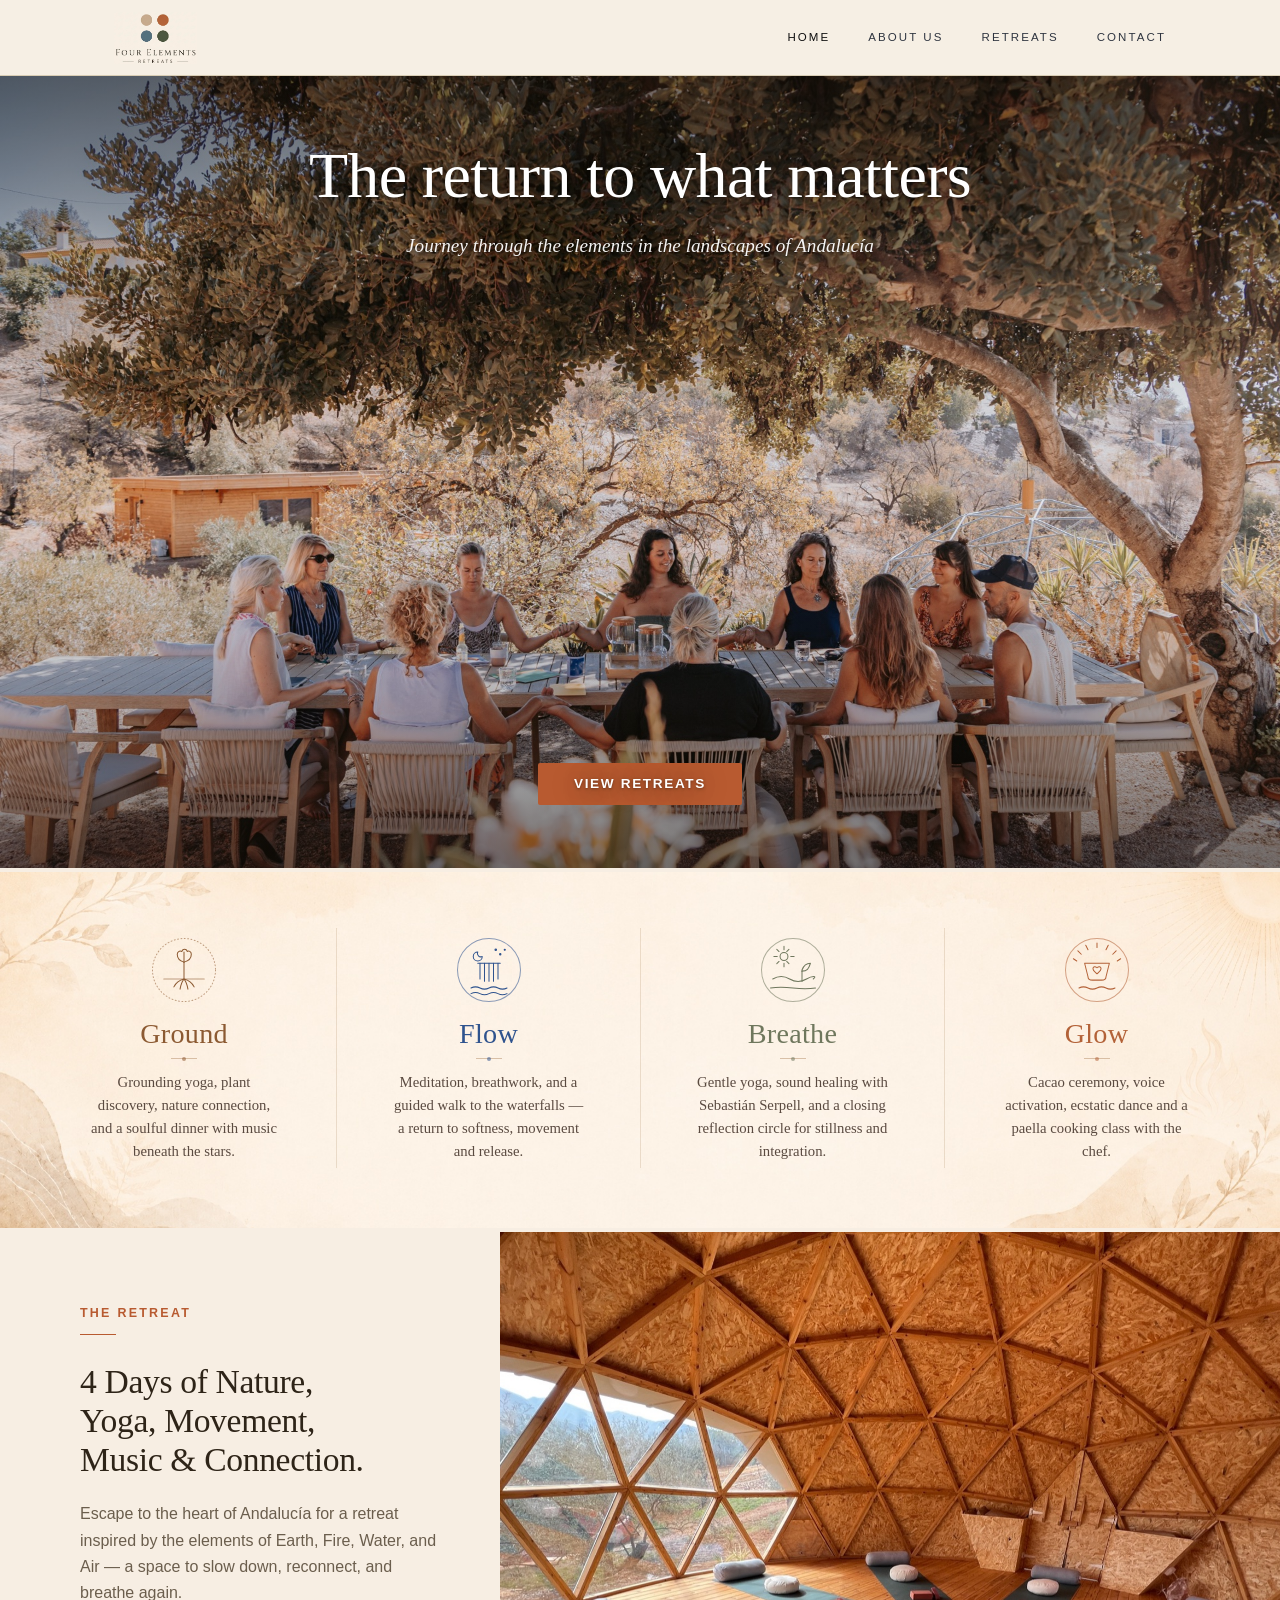
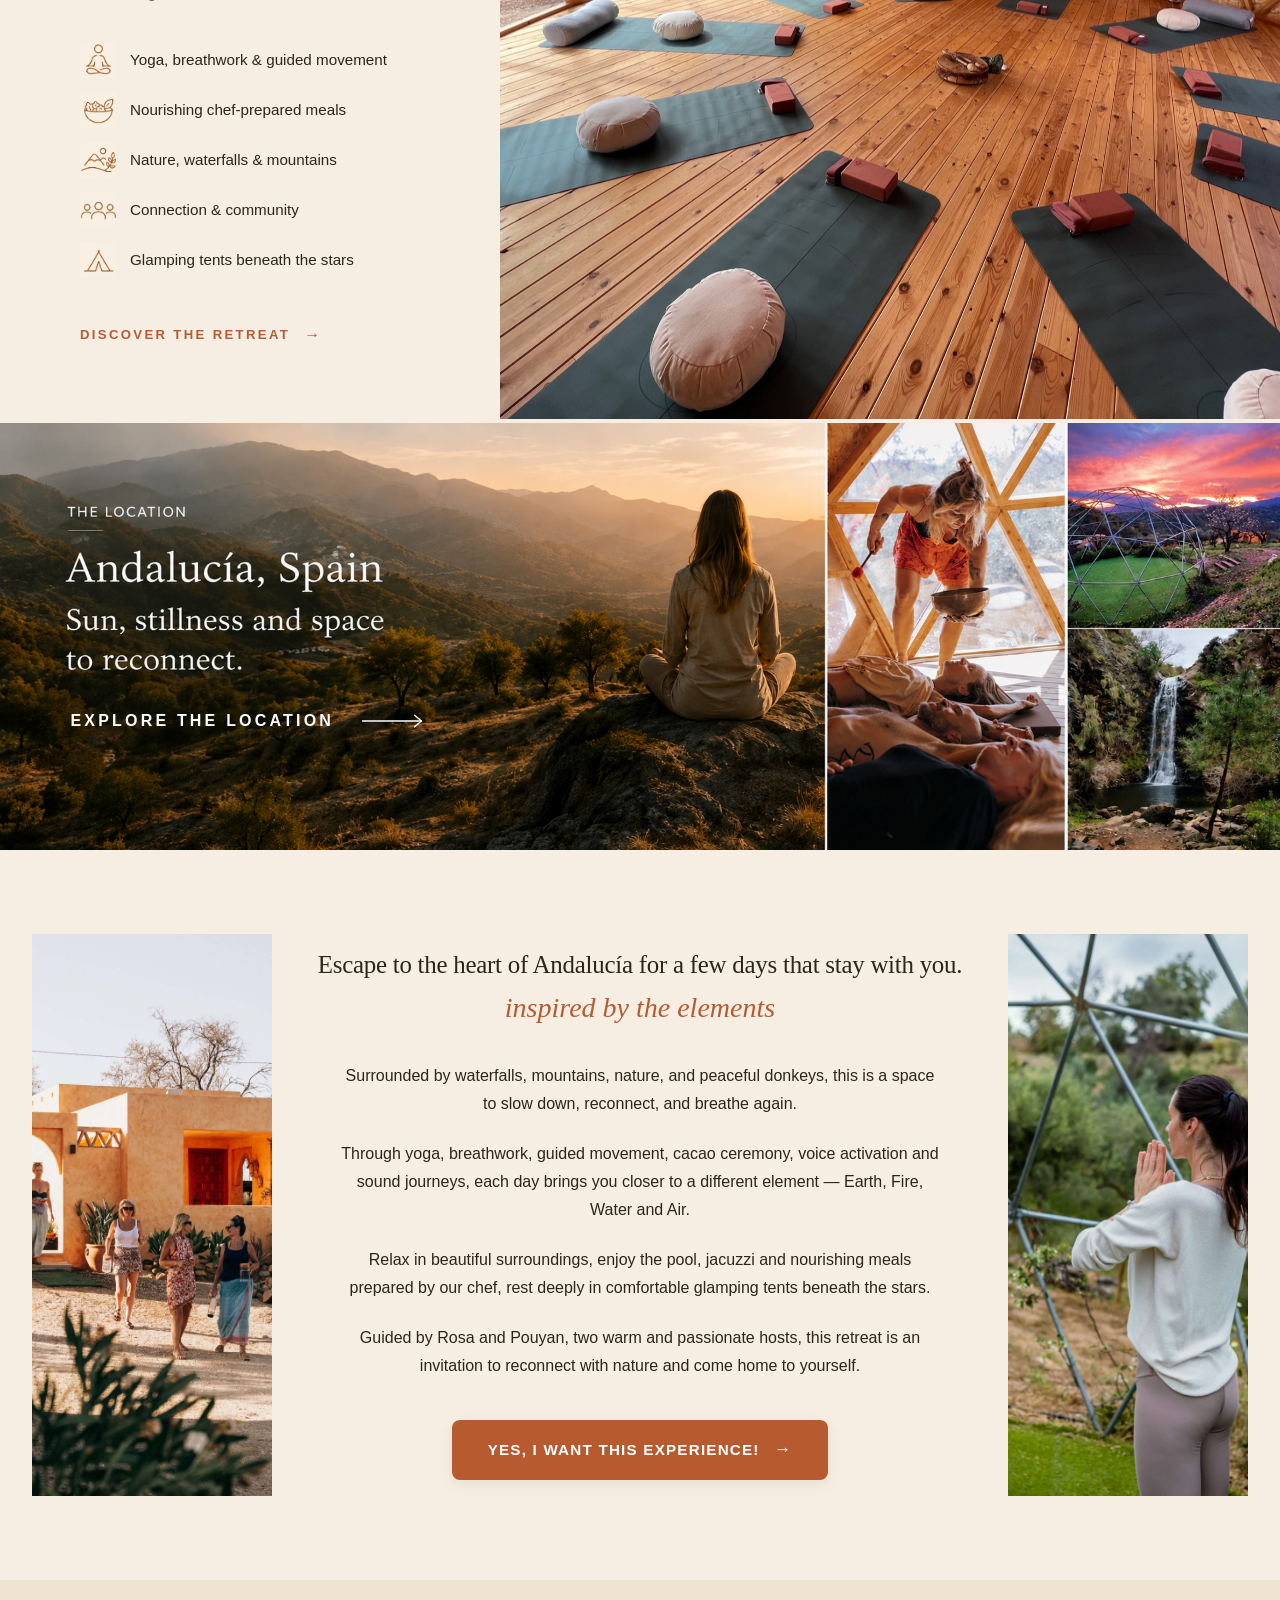
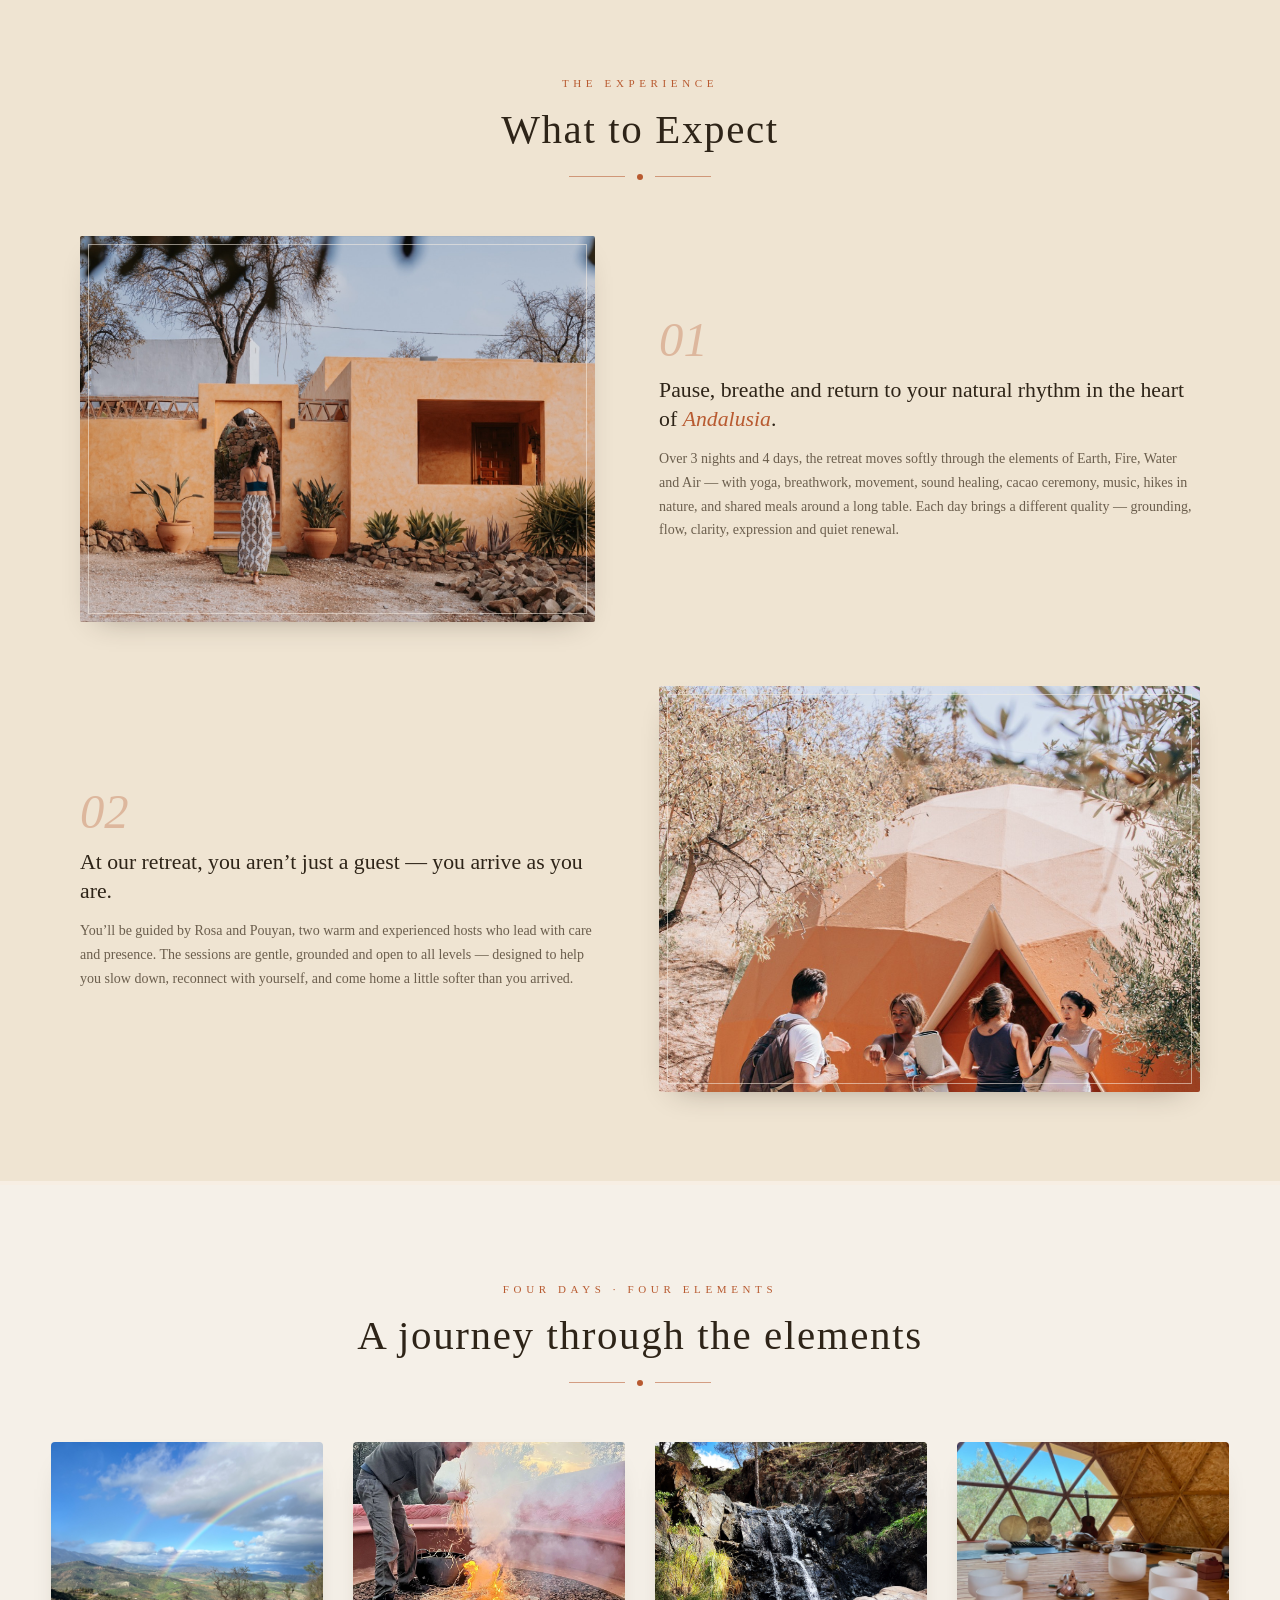
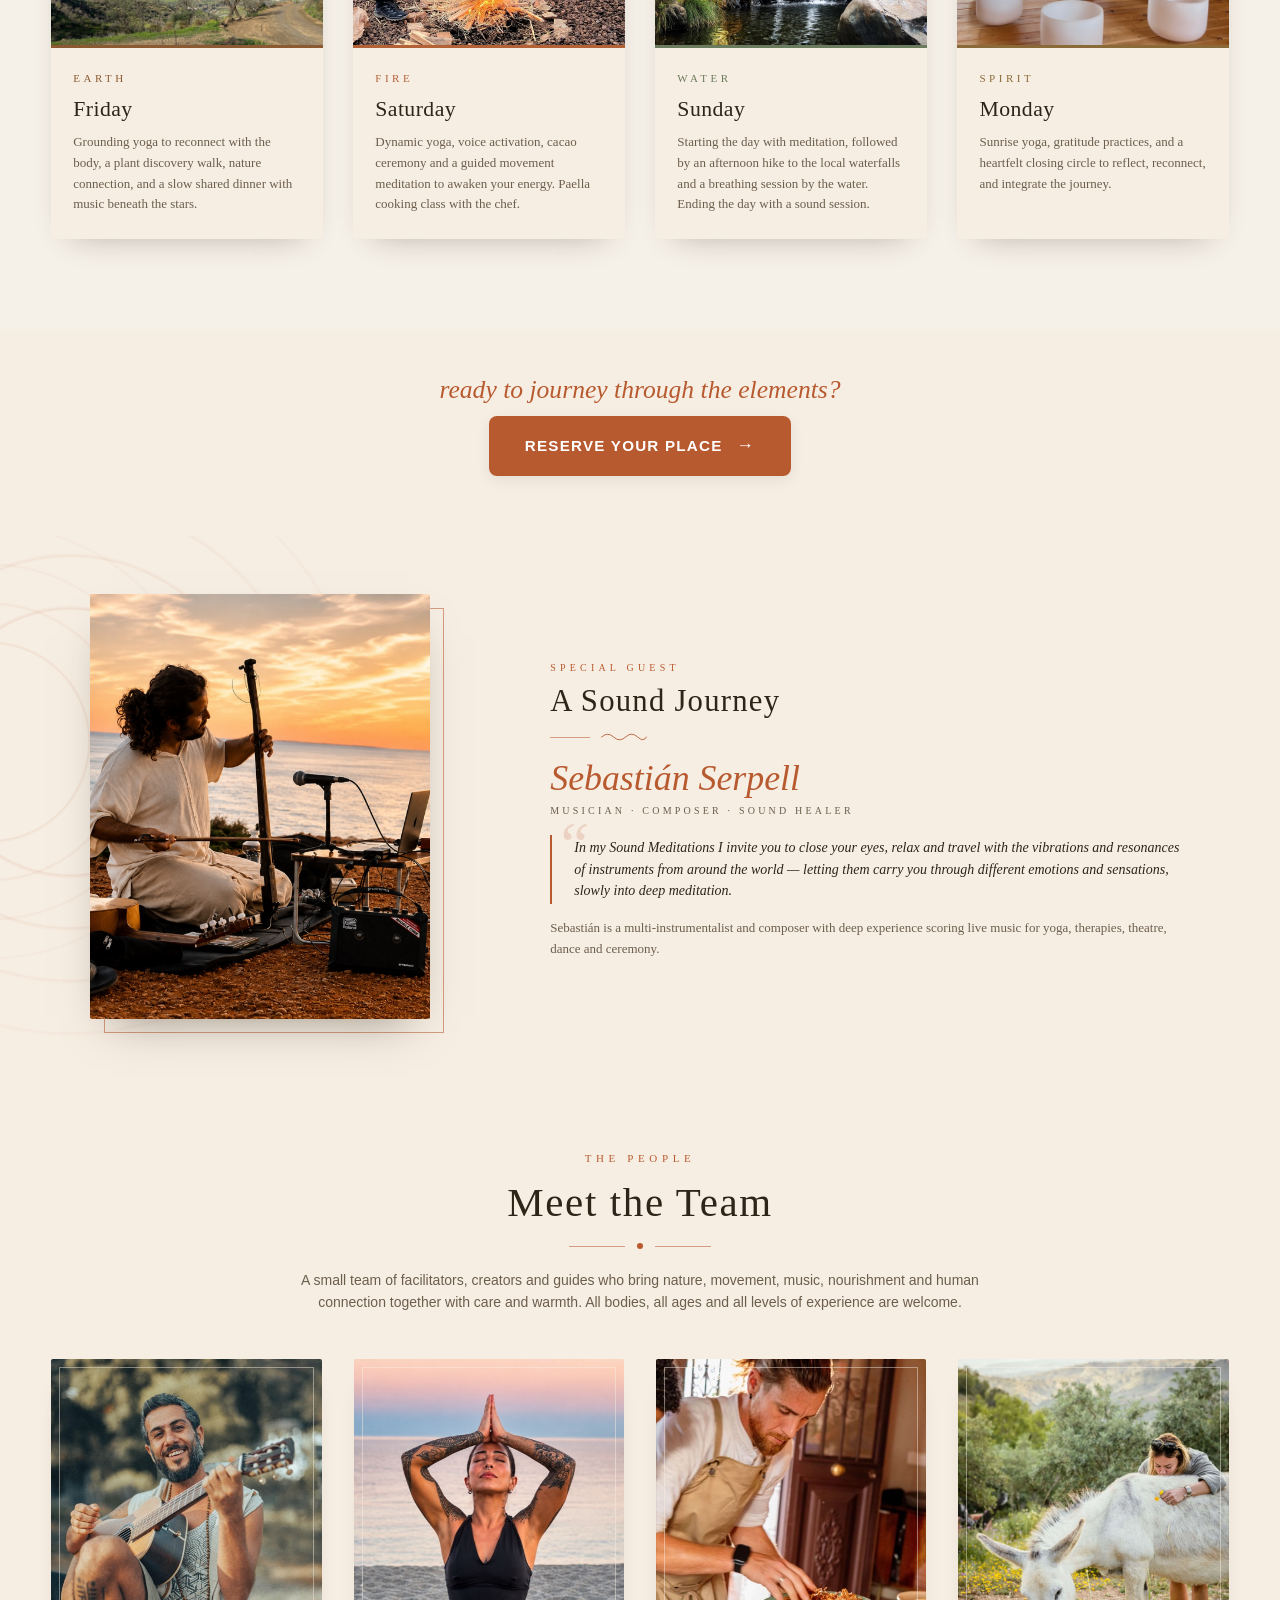
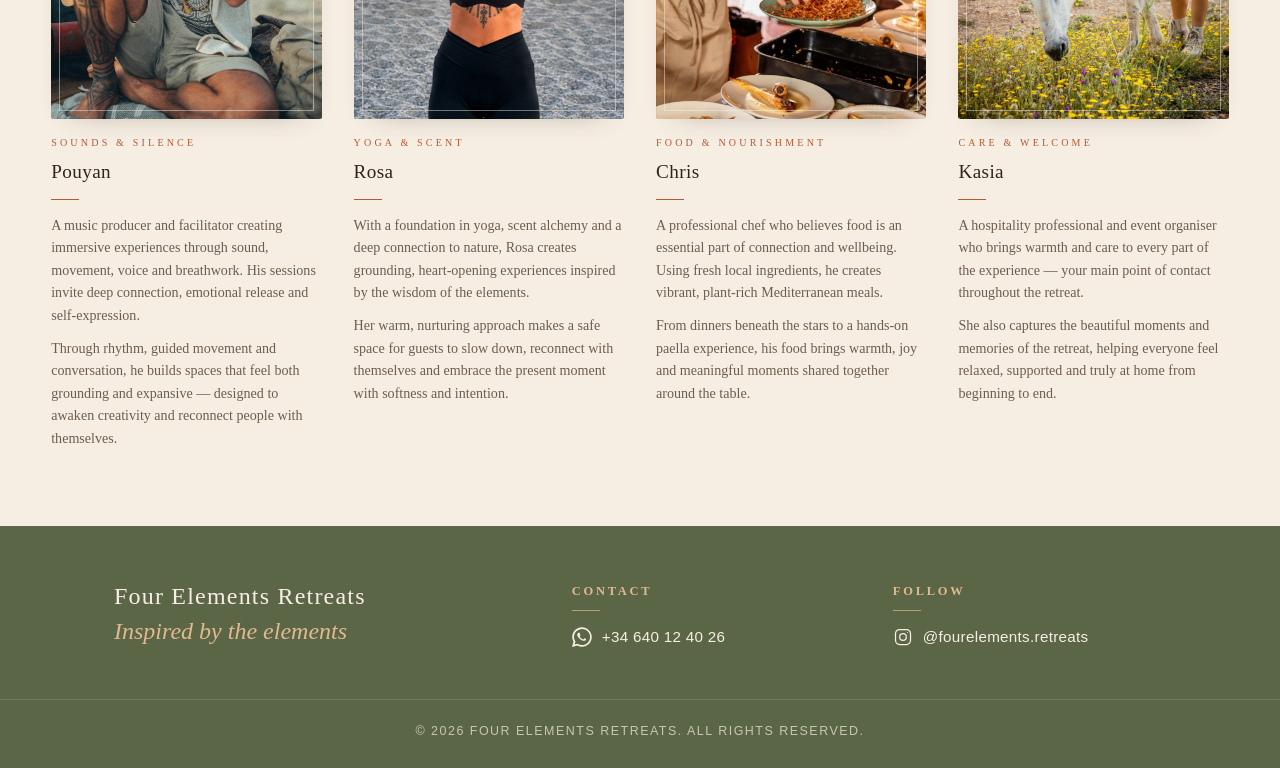
==== index.html @ c7aeeb6a "Retreats: add space before <br> in "You'll know when … it's time" title Without the leading space, h" ====
<!DOCTYPE html>
<html lang="en">
<head>
<meta charset="UTF-8">
<meta name="viewport" content="width=device-width, initial-scale=1.0">
<meta name="google-site-verification" content="3fqiCA7Zl3Xa-BYWrBqPE8rDV26ZKTjeqiwrCTG3McM" />
<title>Four Elements Retreats &mdash; Yoga &amp; wellness retreat in M&aacute;laga, Spain</title>
<meta name="description" content="A 4-day yoga, breathwork and wellness retreat in the hills of M&aacute;laga, Spain — 4-7 September 2026. Just 12 guests. All meals, glamping and airport transfers included.">
<link rel="canonical" href="https://fourelements-retreats.com/">
<meta property="og:type" content="website">
<meta property="og:site_name" content="Four Elements Retreats">
<meta property="og:title" content="Four Elements Retreats &mdash; Yoga &amp; wellness retreat in M&aacute;laga">
<meta property="og:description" content="A 4-day yoga, breathwork and wellness retreat in the hills of M&aacute;laga, Spain. Just 12 guests. 4-7 September 2026.">
<meta property="og:url" content="https://fourelements-retreats.com/">
<meta property="og:image" content="https://fourelements-retreats.com/retreat-hero.jpg">
<meta property="og:image:width" content="1912">
<meta property="og:image:height" content="823">
<meta property="og:locale" content="en_GB">
<meta name="twitter:card" content="summary_large_image">
<meta name="twitter:title" content="Four Elements Retreats &mdash; Yoga retreat in M&aacute;laga">
<meta name="twitter:description" content="A 4-day yoga, breathwork and wellness retreat in M&aacute;laga, Spain. Just 12 guests. 4-7 September 2026.">
<meta name="twitter:image" content="https://fourelements-retreats.com/retreat-hero.jpg">
<link rel="icon" type="image/svg+xml" href="favicon.svg?v=1">
<link rel="alternate icon" type="image/png" href="apple-touch-icon.png?v=1">
<link rel="apple-touch-icon" href="apple-touch-icon.png?v=1">
<meta name="theme-color" content="#F7EEE3">
<link rel="preload" as="image" href="banner-plain.jpg?v=1" fetchpriority="high">
<link rel="stylesheet" href="style.css?v=202">
<script type="application/ld+json">
{"@context":"https://schema.org","@graph":[
  {"@type":"Organization","@id":"https://fourelements-retreats.com/#org","name":"Four Elements Retreats","url":"https://fourelements-retreats.com/","logo":"https://fourelements-retreats.com/apple-touch-icon.png","sameAs":["https://www.instagram.com/fourelements.retreats/"],"contactPoint":{"@type":"ContactPoint","telephone":"+34-640-12-40-26","contactType":"customer service","areaServed":"Worldwide","availableLanguage":["en","es","fa"]}},
  {"@type":"WebSite","@id":"https://fourelements-retreats.com/#website","url":"https://fourelements-retreats.com/","name":"Four Elements Retreats","publisher":{"@id":"https://fourelements-retreats.com/#org"},"inLanguage":"en"}
]}
</script>
</head>
<body>
<header class="site-header">
  <div class="container nav">
    <a href="index.html" class="logo"><img src="logo.jpg?v=3" alt="Four Elements Retreats"></a>
    <nav>
      <a href="index.html" class="active">Home</a>
      <a href="about.html">About us</a>
      <a href="retreats.html">Retreats</a>
      <a href="contact.html">Contact</a>
    </nav>
  </div>
</header>

<main>
  <section class="banner">
    <img src="banner-plain.jpg?v=1" fetchpriority="high" alt="A retreat in the hills of M&aacute;laga, Andaluc&iacute;a">
    <div class="banner-overlay">
      <div class="banner-top">
        <h1 class="banner-title">The return to what matters</h1>
        <p class="banner-subtitle">Journey through the elements in the landscapes of Andaluc&iacute;a</p>
      </div>
      <div class="banner-bottom">
        <a href="retreats.html" class="btn banner-cta">View retreats</a>
      </div>
    </div>
  </section>

  <section class="elements" aria-label="Ground, Flow, Breathe, Glow — the four elements of the retreat">
    <div class="elements-bar">

      <article class="elem-col elem-earth">
        <div class="elem-icon-wrap" aria-hidden="true">
          <svg class="elem-icon-svg" viewBox="0 0 64 64" fill="none" stroke="currentColor" stroke-width="0.9" stroke-linecap="round" stroke-linejoin="round">
            <circle class="elem-ring" cx="32" cy="32" r="28" stroke-dasharray="0.8 2.2"/>
            <line x1="14" y1="40" x2="50" y2="40" opacity="0.55"/>
            <path d="M32 40 V25"/>
            <path d="M32 25c-3.5-1-6-3-6-7 0-2 2-3.5 4-2.5 1-2.5 4-2.5 5 0 1-1 3.5 0 3.5 2.5 0 4-2.5 6-6.5 7z"/>
            <path d="M32 25 v-9"/>
            <path d="M32 40c-4 1-7 3-9 7 M32 40c-2 2.5-3 6-3.5 9 M32 40c2 2.5 3 6 3.5 9 M32 40c4 1 7 3 9 7"/>
          </svg>
        </div>
        <h3 class="elem-name">Ground</h3>
        <span class="elem-rule" aria-hidden="true"></span>
        <p class="elem-body">Grounding yoga, plant discovery, nature connection, and a soulful dinner with music beneath the stars.</p>
      </article>

      <article class="elem-col elem-water">
        <div class="elem-icon-wrap" aria-hidden="true">
          <svg class="elem-icon-svg" viewBox="0 0 64 64" fill="none" stroke="currentColor" stroke-width="0.9" stroke-linecap="round" stroke-linejoin="round">
            <circle class="elem-ring" cx="32" cy="32" r="28"/>
            <path d="M22 16a4 4 0 1 0 4 4 3 3 0 0 1-4-4z"/>
            <circle cx="38" cy="14" r="0.7" fill="currentColor"/>
            <circle cx="42" cy="18" r="0.6" fill="currentColor"/>
            <circle cx="46" cy="14" r="0.5" fill="currentColor"/>
            <path d="M22 26 H42"/>
            <path d="M24 26 V40 M28 26 V42 M32 26 V42 M36 26 V42 M40 26 V40"/>
            <path d="M16 48c3-1.5 5-1.5 8 0 s5 1.5 8 0 s5-1.5 8 0 s5 1.5 8 0"/>
            <path d="M16 53c3-1.5 5-1.5 8 0 s5 1.5 8 0 s5-1.5 8 0 s5 1.5 8 0"/>
          </svg>
        </div>
        <h3 class="elem-name">Flow</h3>
        <span class="elem-rule" aria-hidden="true"></span>
        <p class="elem-body">Meditation, breathwork, and a guided walk to the waterfalls &mdash; a return to softness, movement and release.</p>
      </article>

      <article class="elem-col elem-air">
        <div class="elem-icon-wrap" aria-hidden="true">
          <svg class="elem-icon-svg" viewBox="0 0 64 64" fill="none" stroke="currentColor" stroke-width="0.9" stroke-linecap="round" stroke-linejoin="round">
            <circle class="elem-ring" cx="32" cy="32" r="28"/>
            <circle cx="24" cy="20" r="3.5"/>
            <path d="M24 11 V14 M15 20 H18 M30 20 H33 M24 26 V29 M17.6 13.6 L19.6 15.6 M28.4 13.6 L26.4 15.6 M17.6 26.4 L19.6 24.4 M28.4 26.4 L26.4 24.4"/>
            <path d="M40 32c1.5-4 4.5-6 7.5-6-1.5 5-3 7-7.5 7z"/>
            <path d="M40 33 V42"/>
            <path d="M14 40c5-3 10-3 15 0 s10 3 15 0 s10-3 6 0"/>
            <path d="M12 48c6-1 12-1 20 0 s14 1 20 0"/>
          </svg>
        </div>
        <h3 class="elem-name">Breathe</h3>
        <span class="elem-rule" aria-hidden="true"></span>
        <p class="elem-body">Gentle yoga, sound healing with Sebasti&aacute;n Serpell, and a closing reflection circle for stillness and integration.</p>
      </article>

      <article class="elem-col elem-fire">
        <div class="elem-icon-wrap" aria-hidden="true">
          <svg class="elem-icon-svg" viewBox="0 0 64 64" fill="none" stroke="currentColor" stroke-width="0.9" stroke-linecap="round" stroke-linejoin="round">
            <circle class="elem-ring" cx="32" cy="32" r="28"/>
            <path d="M32 12 V8 M24 14 L22 10 M40 14 L42 10 M18 18 L15 15 M46 18 L49 15 M14 24 L11 22 M50 24 L53 22"/>
            <path d="M21 26 H43 L40 38 Q40 41 36 41 H28 Q24 41 24 38 z"/>
            <path d="M32 30c-1.4-1.4-3.6-1.4-3.6 0.8 0 1.6 1.8 2.8 3.6 4.6 1.8-1.8 3.6-3 3.6-4.6 0-2.2-2.2-2.2-3.6-0.8z"/>
            <path d="M16 48c3-1.5 5-1.5 8 0 s5 1.5 8 0 s5-1.5 8 0 s5 1.5 8 0"/>
          </svg>
        </div>
        <h3 class="elem-name">Glow</h3>
        <span class="elem-rule" aria-hidden="true"></span>
        <p class="elem-body">Cacao ceremony, voice activation, ecstatic dance and a paella cooking class with the chef.</p>
      </article>

    </div>
  </section>

  <section class="retreat-feature">
    <div class="retreat-feature-grid">
      <div class="retreat-feature-text">
        <div class="retreat-feature-inner">
          <p class="eyebrow">The Retreat</p>
          <h2>4 Days of Nature,<br>Yoga, Movement,<br>Music &amp; Connection.</h2>
          <p class="retreat-lead">Escape to the heart of Andaluc&iacute;a for a retreat inspired by the elements of Earth, Fire, Water, and Air &mdash; a space to slow down, reconnect, and breathe again.</p>
          <ul class="retreat-list">
            <li>
              <span class="retreat-icon retreat-icon-1" aria-hidden="true"></span>
              <span>Yoga, breathwork &amp; guided movement</span>
            </li>
            <li>
              <span class="retreat-icon retreat-icon-2" aria-hidden="true"></span>
              <span>Nourishing chef-prepared meals</span>
            </li>
            <li>
              <span class="retreat-icon retreat-icon-3" aria-hidden="true"></span>
              <span>Nature, waterfalls &amp; mountains</span>
            </li>
            <li>
              <span class="retreat-icon retreat-icon-4" aria-hidden="true"></span>
              <span>Connection &amp; community</span>
            </li>
            <li>
              <span class="retreat-icon retreat-icon-5" aria-hidden="true"></span>
              <span>Glamping tents beneath the stars</span>
            </li>
          </ul>
          <a href="retreats.html" class="retreat-cta">Discover the retreat <span aria-hidden="true">&rarr;</span></a>
        </div>
      </div>
      <div class="retreat-feature-image">
        <img src="costa-del-soul.jpg?v=1" loading="lazy" decoding="async" alt="A Four Elements retreat in M&aacute;laga, Spain">
      </div>
    </div>
  </section>

  <section class="location-banner">
    <img src="location-banner.jpg" loading="lazy" decoding="async" alt="The Location — Andaluc&iacute;a, Spain. Sun, stillness and space to reconnect.">
    <a href="retreats.html#location" class="location-banner-cta">
      Explore the location
      <svg class="cta-arrow" viewBox="0 0 56 12" aria-hidden="true" fill="none" stroke="currentColor" stroke-width="1.2" stroke-linecap="round" stroke-linejoin="round">
        <line x1="0" y1="6" x2="52" y2="6"/>
        <polyline points="46,1 52,6 46,11"/>
      </svg>
    </a>
  </section>

  <section class="heart-quote">
    <div class="heart-clip-wrap">
      <video class="heart-clip" src="retreat-clip.mp4?v=2" muted playsinline preload="metadata"></video>
    </div>
    <div class="heart-quote-grid">
      <div class="heart-photo">
        <img src="heart-photo-left.webp" loading="lazy" decoding="async" alt="Retreat guests in the Andalusian hills">
      </div>
      <div class="heart-quote-text">
        <h2>Escape to the heart of Andaluc&iacute;a for a few days that stay with you.</h2>
        <p class="script">inspired by the elements</p>
        <div class="heart-quote-body">
          <p>Surrounded by waterfalls, mountains, nature, and peaceful donkeys, this is a space to slow down, reconnect, and breathe again.</p>
          <p>Through yoga, breathwork, guided movement, cacao ceremony, voice activation and sound journeys, each day brings you closer to a different element &mdash; Earth, Fire, Water and Air.</p>
          <p>Relax in beautiful surroundings, enjoy the pool, jacuzzi and nourishing meals prepared by our chef, rest deeply in comfortable glamping tents beneath the stars.</p>
          <p>Guided by Rosa and Pouyan, two warm and passionate hosts, this retreat is an invitation to reconnect with nature and come home to yourself.</p>
        </div>
        <a href="retreats.html" class="cta-experience">
          Yes, I want this experience!
          <span class="cta-experience-arrow" aria-hidden="true">&rarr;</span>
        </a>
      </div>
      <div class="heart-photo">
        <img src="heart-photo-right.webp" loading="lazy" decoding="async" alt="Yoga at the geodesic dome">
      </div>
    </div>
  </section>

  <section class="what-to-expect-section">
    <div class="wte-inner">
      <span class="wte-eyebrow">The Experience</span>
      <h2 class="wte-title">What to Expect</h2>
      <div class="wte-ornament" aria-hidden="true">
        <span class="wte-line"></span>
        <span class="wte-dot"></span>
        <span class="wte-line"></span>
      </div>

      <div class="wte-row wte-row-image-left">
        <div class="wte-frame">
          <img src="wte-woman.jpg?v=1" loading="lazy" decoding="async" alt="A guest walking through the arched entrance at sunset">
        </div>
        <div class="wte-block">
          <span class="wte-num" aria-hidden="true">01</span>
          <h3 class="wte-headline">Pause, breathe and return to your natural rhythm in the heart of <em>Andalusia</em>.</h3>
          <p class="wte-text">Over 3 nights and 4 days, the retreat moves softly through the elements of Earth, Fire, Water and Air &mdash; with yoga, breathwork, movement, sound healing, cacao ceremony, music, hikes in nature, and shared meals around a long table. Each day brings a different quality &mdash; grounding, flow, clarity, expression and quiet renewal.</p>
        </div>
      </div>

      <div class="wte-row wte-row-image-right">
        <div class="wte-block">
          <span class="wte-num" aria-hidden="true">02</span>
          <h3 class="wte-headline">At our retreat, you aren&rsquo;t just a guest &mdash; you arrive as you are.</h3>
          <p class="wte-text">You&rsquo;ll be guided by Rosa and Pouyan, two warm and experienced hosts who lead with care and presence. The sessions are gentle, grounded and open to all levels &mdash; designed to help you slow down, reconnect with yourself, and come home a little softer than you arrived.</p>
        </div>
        <div class="wte-frame">
          <img src="wte-group.jpg?v=1" loading="lazy" decoding="async" alt="Guests gathered outside the geodesic dome before a session" class="wte-img-portrait">
        </div>
      </div>
    </div>
  </section>

  <section class="four-days">
    <div class="fd-inner">
      <span class="fd-eyebrow">Four Days · Four Elements</span>
      <h2 class="fd-section-title">A journey through the elements</h2>
      <div class="fd-ornament" aria-hidden="true">
        <span class="fd-line"></span>
        <span class="fd-dot"></span>
        <span class="fd-line"></span>
      </div>

    <div class="fd-grid">
      <article class="fd-card fd-earth">
        <div class="fd-photo"><img src="day-earth.jpg" loading="lazy" decoding="async" alt="Rainbow over the Andalusian mountains"></div>
        <div class="fd-card-body">
          <span class="fd-day-label">Earth</span>
          <h3 class="fd-title">Friday</h3>
          <p class="fd-body">Grounding yoga to reconnect with the body, a plant discovery walk, nature connection, and a slow shared dinner with music beneath the stars.</p>
        </div>
      </article>

      <article class="fd-card fd-fire">
        <div class="fd-photo"><img src="day-fire.webp" loading="lazy" decoding="async" alt="Sunset and warm light at the retreat"></div>
        <div class="fd-card-body">
          <span class="fd-day-label">Fire</span>
          <h3 class="fd-title">Saturday</h3>
          <p class="fd-body">Dynamic yoga, voice activation, cacao ceremony and a guided movement meditation to awaken your energy. Paella cooking class with the chef.</p>
        </div>
      </article>

      <article class="fd-card fd-water">
        <div class="fd-photo"><img src="day-water.jpg?v=2" loading="lazy" decoding="async" alt="A waterfall in the hills near the retreat" class="fd-img-waterfall"></div>
        <div class="fd-card-body">
          <span class="fd-day-label">Water</span>
          <h3 class="fd-title">Sunday</h3>
          <p class="fd-body">Starting the day with meditation, followed by an afternoon hike to the local waterfalls and a breathing session by the water. Ending the day with a sound session.</p>
        </div>
      </article>

      <article class="fd-card fd-spirit">
        <div class="fd-photo"><img src="day-spirit.jpg" loading="lazy" decoding="async" alt="Sound healing inside the geodesic dome"></div>
        <div class="fd-card-body">
          <span class="fd-day-label">Spirit</span>
          <h3 class="fd-title">Monday</h3>
          <p class="fd-body">Sunrise yoga, gratitude practices, and a heartfelt closing circle to reflect, reconnect, and integrate the journey.</p>
        </div>
      </article>
    </div>
    </div>
  </section>

  <section class="page-cta">
    <div class="container narrow">
      <p class="script">ready to journey through the elements?</p>
      <a href="retreats.html#book" class="cta-experience">
        Reserve your place
        <span class="cta-experience-arrow" aria-hidden="true">&rarr;</span>
      </a>
    </div>
  </section>

  <section class="special-guest">
    <div class="sg-rings" aria-hidden="true"></div>
    <div class="sg-rings sg-rings-2" aria-hidden="true"></div>

    <div class="sg-inner">
      <div class="sg-grid">
        <div class="sg-photo">
          <img src="sebastian.jpg" loading="lazy" decoding="async" alt="Sebasti&aacute;n Serpell performing at sunset">
        </div>

        <div class="sg-content">
          <span class="sg-eyebrow">Special Guest</span>
          <h2 class="sg-section-title">A Sound Journey</h2>
          <div class="sg-ornament" aria-hidden="true">
            <span class="sg-line"></span>
            <svg class="sg-wave-icon" viewBox="0 0 60 14" fill="none" stroke="currentColor" stroke-width="1.1" stroke-linecap="round">
              <path d="M2 7 Q 9.5 0, 17 7 T 32 7 T 47 7 T 58 7"/>
            </svg>
          </div>

          <p class="sg-signature">Sebasti&aacute;n Serpell</p>
          <p class="sg-role">Musician &middot; Composer &middot; Sound Healer</p>

          <blockquote class="sg-quote">
            <p>In my Sound Meditations I invite you to close your eyes, relax and travel with the vibrations and resonances of instruments from around the world &mdash; letting them carry you through different emotions and sensations, slowly into deep meditation.</p>
          </blockquote>

          <p class="sg-body">Sebasti&aacute;n is a multi-instrumentalist and composer with deep experience scoring live music for yoga, therapies, theatre, dance and ceremony.</p>
        </div>
      </div>
    </div>
  </section>

  <section class="meet-the-team">
    <div class="team-container">
      <div class="team-header">
        <span class="team-eyebrow">The People</span>
        <h2 class="team-title">Meet the Team</h2>
        <div class="team-ornament" aria-hidden="true">
          <span class="team-line"></span>
          <span class="team-dot"></span>
          <span class="team-line"></span>
        </div>
        <p class="team-subtitle">A small team of facilitators, creators and guides who bring nature, movement, music, nourishment and human connection together with care and warmth. All bodies, all ages and all levels of experience are welcome.</p>
      </div>

      <div class="team-grid">
        <article class="team-card">
          <div class="team-photo">
            <img src="team-pouyan.jpg" loading="lazy" decoding="async" alt="Pouyan">
          </div>
          <span class="team-role">Sounds &amp; Silence</span>
          <h3 class="team-name">Pouyan</h3>
          <div class="team-bio">
            <p>A music producer and facilitator creating immersive experiences through sound, movement, voice and breathwork. His sessions invite deep connection, emotional release and self-expression.</p>
            <p>Through rhythm, guided movement and conversation, he builds spaces that feel both grounding and expansive &mdash; designed to awaken creativity and reconnect people with themselves.</p>
          </div>
        </article>

        <article class="team-card">
          <div class="team-photo">
            <img src="team-rosa.jpg" loading="lazy" decoding="async" alt="Rosa">
          </div>
          <span class="team-role">Yoga &amp; Scent</span>
          <h3 class="team-name">Rosa</h3>
          <div class="team-bio">
            <p>With a foundation in yoga, scent alchemy and a deep connection to nature, Rosa creates grounding, heart-opening experiences inspired by the wisdom of the elements.</p>
            <p>Her warm, nurturing approach makes a safe space for guests to slow down, reconnect with themselves and embrace the present moment with softness and intention.</p>
          </div>
        </article>

        <article class="team-card">
          <div class="team-photo">
            <img src="team-chris.jpg" loading="lazy" decoding="async" alt="Chris">
          </div>
          <span class="team-role">Food &amp; Nourishment</span>
          <h3 class="team-name">Chris</h3>
          <div class="team-bio">
            <p>A professional chef who believes food is an essential part of connection and wellbeing. Using fresh local ingredients, he creates vibrant, plant-rich Mediterranean meals.</p>
            <p>From dinners beneath the stars to a hands-on paella experience, his food brings warmth, joy and meaningful moments shared together around the table.</p>
          </div>
        </article>

        <article class="team-card">
          <div class="team-photo">
            <img src="team-kasia.webp" loading="lazy" decoding="async" alt="Kasia">
          </div>
          <span class="team-role">Care &amp; Welcome</span>
          <h3 class="team-name">Kasia</h3>
          <div class="team-bio">
            <p>A hospitality professional and event organiser who brings warmth and care to every part of the experience &mdash; your main point of contact throughout the retreat.</p>
            <p>She also captures the beautiful moments and memories of the retreat, helping everyone feel relaxed, supported and truly at home from beginning to end.</p>
          </div>
        </article>
      </div>
    </div>
  </section>

  <section class="location-extras" aria-label="More from the retreat">
    <img src="location-banner.jpg" loading="lazy" decoding="async" alt="Sound bath, geodesic dome, and waterfall at the retreat">
  </section>
</main>

<script>
(function () {
  var v = document.querySelector('.heart-clip');
  if (!v || !('IntersectionObserver' in window)) return;
  var io = new IntersectionObserver(function (entries) {
    entries.forEach(function (e) {
      if (e.isIntersecting) {
        v.currentTime = 0;
        v.play().catch(function () {});
      } else {
        v.pause();
      }
    });
  }, { threshold: 0.5 });
  io.observe(v);
})();
</script>

<footer class="site-footer">
  <div class="container footer-inner">
    <div class="footer-col footer-brand">
      <p class="footer-brand-name">Four Elements Retreats</p>
      <p class="footer-tagline">Inspired by the elements</p>
    </div>

    <div class="footer-col">
      <h4 class="footer-heading">Contact</h4>
      <a class="footer-link footer-social-link" href="https://wa.me/34640124026" target="_blank" rel="noopener noreferrer" aria-label="Chat with us on WhatsApp">
        <svg class="footer-icon" viewBox="0 0 32 32" aria-hidden="true" fill="currentColor">
          <path d="M16 .4C7.4.4.4 7.4.4 16c0 2.7.7 5.3 2 7.6L0 32l8.7-2.3c2.2 1.2 4.7 1.9 7.3 1.9 8.6 0 15.6-7 15.6-15.6 0-4.2-1.6-8.1-4.6-11C24.1 2 20.2.4 16 .4zm0 28.5c-2.3 0-4.6-.6-6.5-1.8l-.5-.3-4.8 1.3 1.3-4.7-.3-.5c-1.3-2-2-4.4-2-6.9C3.2 8.9 9 3.1 16 3.1c3.4 0 6.6 1.3 9.1 3.8 2.4 2.4 3.8 5.6 3.8 9.1 0 7.1-5.8 12.9-12.9 12.9zm7.1-9.6c-.4-.2-2.3-1.1-2.6-1.3-.4-.1-.6-.2-.9.2-.3.4-1 1.3-1.2 1.5-.2.2-.4.3-.8.1-.4-.2-1.6-.6-3.1-1.9-1.1-1-1.9-2.3-2.2-2.7-.2-.4 0-.6.2-.8.2-.2.4-.4.5-.6.2-.2.2-.4.3-.6.1-.2 0-.4 0-.6-.1-.2-.9-2.1-1.2-2.9-.3-.8-.6-.7-.9-.7h-.7c-.3 0-.6.1-.9.4-.3.4-1.2 1.2-1.2 2.9 0 1.7 1.2 3.4 1.4 3.6.2.2 2.4 3.7 5.8 5.2.8.3 1.5.5 2 .7.8.3 1.6.2 2.2.1.7-.1 2.1-.8 2.4-1.7.3-.8.3-1.5.2-1.7-.1-.1-.4-.2-.7-.3z"/>
        </svg>
        <span>+34 640 12 40 26</span>
      </a>
    </div>

    <div class="footer-col">
      <h4 class="footer-heading">Follow</h4>
      <a class="footer-link footer-social-link" href="https://www.instagram.com/fourelements.retreats/" target="_blank" rel="noopener noreferrer" aria-label="Four Elements Retreats on Instagram">
        <svg class="footer-icon" viewBox="0 0 24 24" aria-hidden="true" fill="none" stroke="currentColor" stroke-width="1.5" stroke-linecap="round" stroke-linejoin="round">
          <rect x="3" y="3" width="18" height="18" rx="5"/>
          <circle cx="12" cy="12" r="4"/>
          <circle cx="17.5" cy="6.5" r="0.6" fill="currentColor" stroke="none"/>
        </svg>
        <span>@fourelements.retreats</span>
      </a>
    </div>
  </div>

  <div class="footer-bottom">
    <p>&copy; 2026 Four Elements Retreats. All rights reserved.</p>
  </div>
</footer>
</body>
</html>
---- style.css ----
:root {
  --cream: #F7EEE3;
  --cream-2: #EFE4D2;
  --terracotta: #B85A30;
  --terracotta-hover: #9F4824;
  --teal: #3D6B7C;
  --green-dark: #5B6647;
  --tan: #B89F76;
  --text: #2E2418;
  --text-muted: #6B5E4D;
  --divider: #D9CDB4;
}

* {
  box-sizing: border-box;
  margin: 0;
  padding: 0;
}

html {
  scroll-behavior: smooth;
}

body {
  font-family: -apple-system, BlinkMacSystemFont, "Segoe UI", Helvetica, Arial, sans-serif;
  color: var(--text);
  background: var(--cream);
  line-height: 1.6;
  -webkit-font-smoothing: antialiased;
}

.container {
  max-width: 1100px;
  margin: 0 auto;
  padding: 0 24px;
}

.container.narrow {
  max-width: 720px;
}

/* Header — refined gallery-label style above the cinematic hero */
.site-header {
  background: #F6EFE4;
  border-bottom: 1px solid var(--divider);
  height: 76px;
  padding: 0;
  position: sticky;
  top: 0;
  z-index: 10;
}

.nav {
  display: flex;
  justify-content: space-between;
  align-items: center;
  height: 100%;
  gap: 32px;
}

.logo {
  display: inline-flex;
  align-items: center;
  text-decoration: none;
  line-height: 0;
  color: #111111;
}

.logo img {
  height: 52px;
  width: auto;
  display: block;
}

.site-header nav {
  display: flex;
  align-items: center;
  gap: 38px;
}

.site-header nav a {
  text-decoration: none;
  color: #2f3540;
  font-family: -apple-system, BlinkMacSystemFont, "Segoe UI", "Helvetica Neue", Arial, sans-serif;
  font-size: 0.72rem;
  font-weight: 500;
  letter-spacing: 0.18em;
  text-transform: uppercase;
  transition: color 0.25s ease;
}

.site-header nav a:hover {
  color: #8b8b8b;
}

.site-header nav a.active {
  color: #111111;
}

/* Banner — full-bleed hero photo with overlay title (top) + CTA (bottom) */
.banner {
  position: relative;
  width: 100%;
  height: clamp(560px, 88vh, 940px);
  overflow: hidden;
  line-height: 0;
}

.banner img {
  width: 100%;
  height: 100%;
  object-fit: cover;
  object-position: center 80%;
  display: block;
}

/* Top + bottom soft dark gradient for text legibility, middle stays clear */
.banner::before {
  content: "";
  position: absolute;
  inset: 0;
  background:
    linear-gradient(to bottom,
      rgba(20, 12, 6, 0.5) 0%,
      rgba(20, 12, 6, 0.18) 22%,
      rgba(20, 12, 6, 0) 42%,
      rgba(20, 12, 6, 0) 62%,
      rgba(20, 12, 6, 0.18) 80%,
      rgba(20, 12, 6, 0.5) 100%);
  z-index: 1;
  pointer-events: none;
}

.banner-overlay {
  position: absolute;
  inset: 0;
  z-index: 2;
  display: flex;
  flex-direction: column;
  justify-content: space-between;
  align-items: center;
  text-align: center;
  padding: clamp(40px, 7vh, 88px) 24px clamp(40px, 7vh, 88px);
  color: #fff;
  text-shadow: 0 2px 22px rgba(0, 0, 0, 0.55), 0 1px 3px rgba(0, 0, 0, 0.35);
}

.banner-top {
  max-width: 920px;
  width: 100%;
}

.banner-bottom {
  display: flex;
}

.banner-title {
  font-family: Georgia, "Times New Roman", serif;
  font-weight: 400;
  font-size: clamp(30px, 5vw, 76px);
  letter-spacing: -0.01em;
  line-height: 1.15;
  margin: 0 0 clamp(12px, 1.4vw, 22px);
}

.banner-subtitle {
  font-family: Georgia, "Times New Roman", serif;
  font-style: italic;
  font-size: clamp(15px, 1.5vw, 22px);
  line-height: 1.55;
  margin: 0 auto;
  max-width: 62ch;
  opacity: 0.95;
}

.banner-cta {
  line-height: 1;
}

/* Elements section — compact full-width 4-column bar with the
   element icons + names + body copy. Painted cream backdrop
   sits behind the bar (leaves top-left, sun top-right, mountains
   bottom-left, leaves bottom-right). Image is anchored to the
   top of the section and only as much of it shows as the bar
   content needs — bottom of the image crops naturally. */
.elements {
  width: 100%;
  background-color: #F5EBD9;
  background-image: url("elements-bg.jpg?v=3");
  background-size: 100% auto;
  background-position: top center;
  background-repeat: no-repeat;
  padding: 56px 0 60px;
  overflow: hidden;
}

.elements-bar {
  display: grid;
  grid-template-columns: repeat(4, 1fr);
  max-width: 1280px;
  margin: 0 auto;
  padding: 0 32px;
  align-items: start;
}

.elem-col {
  text-align: center;
  padding: 6px 22px;
  border-left: 1px solid rgba(170, 130, 90, 0.22);
  display: flex;
  flex-direction: column;
  align-items: center;
}

.elem-col:first-child {
  border-left: none;
}

.elem-icon-wrap {
  display: inline-flex;
  align-items: center;
  justify-content: center;
  width: 72px;
  height: 72px;
  margin: 0 0 14px;
}

.elem-icon-svg {
  width: 100%;
  height: 100%;
}

.elem-ring {
  opacity: 0.55;
}

.elem-earth  .elem-icon-svg { color: #8C5A32; }
.elem-water  .elem-icon-svg { color: #2F538E; }
.elem-air    .elem-icon-svg { color: #6F775D; }
.elem-fire   .elem-icon-svg { color: #B36238; }

.elem-name {
  font-family: Georgia, "Times New Roman", serif;
  font-size: clamp(1.5rem, 2.2vw, 1.9rem);
  font-weight: 400;
  line-height: 1;
  letter-spacing: 0.01em;
  margin: 0 0 10px;
}

.elem-earth .elem-name { color: #8C5A32; }
.elem-water .elem-name { color: #2F538E; }
.elem-air   .elem-name { color: #6F775D; }
.elem-fire  .elem-name { color: #B36238; }

.elem-rule {
  position: relative;
  width: 26px;
  height: 1px;
  background: rgba(170, 130, 90, 0.45);
  margin: 0 auto 12px;
}

.elem-rule::after {
  content: "";
  position: absolute;
  top: 50%;
  left: 50%;
  width: 4px;
  height: 4px;
  background: currentColor;
  border-radius: 50%;
  transform: translate(-50%, -50%);
  opacity: 0.55;
}

.elem-earth .elem-rule { color: #8C5A32; }
.elem-water .elem-rule { color: #2F538E; }
.elem-air   .elem-rule { color: #6F775D; }
.elem-fire  .elem-rule { color: #B36238; }

.elem-body {
  font-family: Georgia, "Times New Roman", serif;
  font-size: 0.92rem;
  line-height: 1.55;
  color: #5A4A40;
  margin: 0;
  max-width: 26ch;
}

@media (max-width: 800px) {
  .elements {
    padding: 36px 0 40px;
    background-image: url("elements-bg-mobile.png?v=1");
    background-size: cover;
    background-position: center;
  }
  .elements-bar {
    grid-template-columns: 1fr 1fr;
    gap: 32px 0;
    padding: 0 22px;
  }
  .elem-col {
    padding: 6px 18px;
    border-left: none;
  }
  .elem-col:nth-child(odd) {
    border-right: 1px solid rgba(170, 130, 90, 0.22);
  }
  .elem-icon-wrap { width: 64px; height: 64px; margin-bottom: 12px; }
}

@media (max-width: 480px) {
  .elements-bar {
    grid-template-columns: 1fr;
    gap: 30px;
  }
  .elem-col,
  .elem-col:nth-child(odd) {
    border: none;
    padding: 0;
  }
  .elem-body { max-width: 36ch; }
}

@media (max-width: 700px) {
  /* Mobile: full-width shorter banner with text overlaid on image */
  .banner {
    height: clamp(360px, 55vh, 520px);
  }

  .banner img {
    object-position: center bottom;
    transform: scale(1.18);
    transform-origin: center bottom;
  }

  .banner-overlay {
    padding: 28px 20px 32px;
  }

  .banner-title {
    font-size: clamp(26px, 7.5vw, 36px);
  }

  .banner-subtitle {
    font-size: clamp(15px, 4.4vw, 19px);
    max-width: 32ch;
  }

  .banner-cta {
    padding: 12px 26px;
    font-size: 0.78rem;
  }
}

/* Retreat feature (full-bleed image + text panel) */
.retreat-feature {
  background: var(--cream);
}

.retreat-feature-grid {
  display: grid;
  grid-template-columns: minmax(380px, 500px) 1fr;
  align-items: stretch;
}

.retreat-feature-image {
  position: relative;
  overflow: hidden;
  line-height: 0;
}

.retreat-feature-image img {
  position: absolute;
  inset: 0;
  width: 100%;
  height: 100%;
  object-fit: cover;
  display: block;
}

.retreat-feature-text {
  display: flex;
  align-items: center;
  background: var(--cream);
  padding: 72px 56px 72px 80px;
}

.retreat-feature-inner {
  width: 100%;
}

.eyebrow {
  font-size: 0.78rem;
  font-weight: 600;
  letter-spacing: 0.18em;
  text-transform: uppercase;
  color: var(--terracotta);
  margin-bottom: 6px;
}

.eyebrow::after {
  content: "";
  display: block;
  width: 36px;
  height: 1px;
  background: var(--terracotta);
  margin-top: 10px;
}

.retreat-feature-text h2 {
  font-family: Georgia, "Times New Roman", serif;
  font-size: 2.1rem;
  font-weight: 500;
  line-height: 1.15;
  letter-spacing: -0.01em;
  color: var(--text);
  margin: 28px 0 22px;
}

.retreat-lead {
  color: var(--text-muted);
  font-size: 1rem;
  line-height: 1.65;
  margin-bottom: 28px;
}

.retreat-list {
  list-style: none;
  padding: 0;
  margin: 0 0 36px;
}

.retreat-list li {
  display: flex;
  align-items: center;
  gap: 14px;
  padding: 7px 0;
  color: var(--text);
  font-size: 0.95rem;
}

.retreat-icon {
  width: 36px;
  height: 36px;
  background-image: url("retreat-icons.jpg?v=5");
  background-size: 251px 251px;
  background-repeat: no-repeat;
  flex-shrink: 0;
}

.retreat-icon-1 { background-position: -107px -31px; }
.retreat-icon-2 { background-position: -107px -69px; }
.retreat-icon-3 { background-position: -107px -110px; }
.retreat-icon-4 { background-position: -107px -147px; }
.retreat-icon-5 { background-position: -107px -184px; }

.retreat-cta {
  display: inline-flex;
  align-items: center;
  gap: 14px;
  color: var(--terracotta);
  text-decoration: none;
  font-size: 0.82rem;
  font-weight: 600;
  letter-spacing: 0.18em;
  text-transform: uppercase;
  transition: color 0.15s, gap 0.15s;
}

.retreat-cta span {
  font-size: 1rem;
  letter-spacing: 0;
  transition: transform 0.2s;
}

.retreat-cta:hover {
  color: var(--terracotta-hover);
}

.retreat-cta:hover span {
  transform: translateX(4px);
}

/* Consistent gap between every adjacent main section */
main > section + section {
  margin-top: 4px;
}


@media (max-width: 800px) {
  main > section + section {
    margin-top: 0;
  }
}

/* Location banner (full-width image with clickable hotspot) */
.location-banner {
  position: relative;
  width: 100%;
  line-height: 0;
}

.location-banner img {
  width: 100%;
  height: auto;
  display: block;
}

.location-banner-cta {
  position: absolute;
  left: 5.5%;
  top: 68%;
  z-index: 2;
  display: inline-flex;
  align-items: center;
  gap: 28px;
  color: #fff;
  font-size: 1rem;
  font-weight: 600;
  letter-spacing: 0.2em;
  text-transform: uppercase;
  text-decoration: none;
  transition: opacity 0.2s, gap 0.2s;
  line-height: 1;
}

.location-banner-cta .cta-arrow {
  width: 64px;
  height: 14px;
  display: block;
  transition: transform 0.2s;
}

.location-banner-cta:hover {
  opacity: 0.85;
}

.location-banner-cta:hover .cta-arrow {
  transform: translateX(6px);
}

/* Mobile-only strip showing the 3 right-side photos from location-banner.png */
.location-extras {
  display: none;
}

@media (max-width: 700px) {
  .location-extras {
    display: block;
    width: 100%;
    overflow: hidden;
    margin-top: 16px;
    line-height: 0;
  }

  .location-extras img {
    width: 290%;
    margin-left: -190%;
    height: auto;
    display: block;
  }
}

@media (max-width: 700px) {
  /* Show only the left part of the banner (crops out the 3 right-side photos) */
  .location-banner {
    overflow: hidden;
    margin-top: 12px;
  }

  .location-banner img {
    width: 161%;
    max-width: none;
  }

  /* Re-anchor the CTA to where the baked "EXPLORE THE LOCATION" text
     now appears after the crop */
  .location-banner-cta {
    left: 7%;
    top: 64%;
    width: 38%;
    height: 14%;
    font-size: 0.72rem;
    gap: 12px;
  }

  .location-banner-cta .cta-arrow {
    width: 30px;
    height: 10px;
  }
}

/* Heart quote — photo pillars | text+body+CTA | photo pillars */
.heart-quote {
  background: var(--cream);
  padding: 80px 0;
}

/* Heart-quote video clip: mobile-only, full-width, play-on-scroll-into-view */
.heart-clip-wrap {
  display: none;
}

.heart-clip {
  width: 100%;
  height: auto;
  display: block;
}

@media (max-width: 900px) {
  .heart-clip-wrap {
    display: block;
    margin: 0;
    line-height: 0;
  }
}

.heart-quote-grid {
  display: grid;
  grid-template-columns: minmax(240px, 1.2fr) minmax(0, 4.6fr) minmax(240px, 1.2fr);
  align-items: stretch;
  gap: 40px;
  max-width: 1400px;
  margin: 0 auto;
  padding: 0 32px;
}

.heart-photo {
  position: relative;
  overflow: hidden;
  line-height: 0;
}

.heart-photo img {
  position: absolute;
  inset: 0;
  width: 100%;
  height: 100%;
  object-fit: cover;
  display: block;
}

.heart-quote-text {
  display: flex;
  flex-direction: column;
  align-items: center;
  text-align: center;
  padding: 16px 24px;
  container-type: inline-size;
}

.heart-quote-text h2 {
  font-family: Georgia, "Times New Roman", serif;
  font-weight: 400;
  font-size: clamp(24px, 4.1cqw, 56px);
  line-height: 1.2;
  letter-spacing: -0.01em;
  color: var(--text);
  margin: 0 0 14px;
  white-space: nowrap;
}

.heart-quote-text .script {
  font-family: "Snell Roundhand", "Brush Script MT", "Apple Chancery", "Lucida Handwriting", cursive;
  font-size: clamp(28px, 4.2cqw, 56px);
  font-weight: 400;
  font-style: italic;
  color: var(--terracotta);
  line-height: 1;
  margin: 0 0 40px;
}

.heart-quote-body {
  max-width: 68ch;
  margin: 0 0 40px;
}

.heart-quote-body p {
  font-size: clamp(16px, 1.25cqw, 19px);
  line-height: 1.75;
  color: var(--text);
  margin: 0 0 22px;
}

.heart-quote-body p:last-child {
  margin-bottom: 0;
}

@media (max-width: 900px) {
  .heart-quote-grid {
    grid-template-columns: 1fr;
    min-height: 0;
  }

  .heart-photo {
    position: static;
    height: 320px;
  }

  .heart-photo img {
    position: static;
    height: 100%;
  }

  .heart-quote {
    padding: 0 0 32px;
  }

  .heart-quote-grid {
    grid-template-columns: 1fr;
    padding: 0 16px;
    gap: 24px;
    margin-top: 24px;
  }

  .heart-photo {
    position: static;
    height: 280px;
    max-width: 100%;
  }

  .heart-photo img {
    position: static;
    height: 100%;
    object-fit: cover;
  }

  .heart-quote-text {
    padding: 24px 8px;
  }

  .heart-quote-text h2 {
    white-space: normal;
    font-size: 1.7rem;
  }

  .heart-quote-text .script {
    font-size: 2rem;
  }

  .heart-quote-body p {
    font-size: 1.05rem;
  }
}

/* Four days — Earth / Water / Fire / Spirit */
.four-days {
  position: relative;
  background: #F5F0E8;
  padding: clamp(56px, 7vw, 92px) clamp(20px, 4vw, 56px);
  color: var(--text);
}

.fd-inner {
  max-width: 1280px;
  margin: 0 auto;
  text-align: center;
}

.fd-eyebrow {
  display: inline-block;
  font-family: Georgia, "Times New Roman", serif;
  text-transform: uppercase;
  letter-spacing: 0.42em;
  font-size: clamp(11px, 0.78vw, 13px);
  color: var(--terracotta);
  margin-bottom: 14px;
}

.fd-section-title {
  margin: 0;
  font-family: Georgia, "Times New Roman", serif;
  font-weight: 400;
  font-size: clamp(28px, 3.2vw, 46px);
  letter-spacing: 0.04em;
  color: var(--text);
  line-height: 1.1;
}

.fd-ornament {
  display: flex;
  align-items: center;
  justify-content: center;
  gap: 12px;
  margin: 22px auto clamp(36px, 4.5vw, 56px);
}

.fd-ornament .fd-line {
  width: 56px;
  height: 1px;
  background: var(--terracotta);
  opacity: 0.55;
}

.fd-ornament .fd-dot {
  width: 6px;
  height: 6px;
  border-radius: 50%;
  background: var(--terracotta);
}

.fd-grid {
  display: grid;
  grid-template-columns: repeat(4, 1fr);
  gap: clamp(20px, 2.4vw, 32px);
  text-align: left;
}

.fd-card {
  --elem: #B36238;
  background: var(--cream);
  border-radius: 4px;
  overflow: hidden;
  display: flex;
  flex-direction: column;
  box-shadow: 0 14px 32px -22px rgba(46, 36, 24, 0.45);
  transition: transform 0.35s ease, box-shadow 0.35s ease;
}

.fd-card:hover {
  transform: translateY(-3px);
  box-shadow: 0 22px 44px -22px rgba(46, 36, 24, 0.5);
}

.fd-card.fd-earth  { --elem: #8C5A32; }
.fd-card.fd-water  { --elem: #6B7B5D; }
.fd-card.fd-fire   { --elem: #B36238; }
.fd-card.fd-spirit { --elem: #8A6A38; }

.fd-photo {
  position: relative;
  width: 100%;
  aspect-ratio: 4 / 3;
  overflow: hidden;
  margin: 0;
  border-radius: 0;
  background: #F0E6D8;
}

.fd-photo img {
  width: 100%;
  height: 100%;
  object-fit: cover;
  object-position: center;
  display: block;
  transition: transform 0.6s ease;
}

.fd-photo img.fd-img-waterfall {
  object-position: center 42%;
}

.fd-card:hover .fd-photo img {
  transform: scale(1.04);
}

.fd-card-body {
  position: relative;
  padding: 22px 22px 24px;
  border-top: 3px solid var(--elem);
}

.fd-day-label {
  display: block;
  font-family: Georgia, "Times New Roman", serif;
  text-transform: uppercase;
  letter-spacing: 0.32em;
  font-size: 11px;
  color: var(--elem);
  margin-bottom: 8px;
}

.fd-title {
  margin: 0 0 10px;
  font-family: Georgia, "Times New Roman", serif;
  font-weight: 400;
  font-size: clamp(20px, 1.7vw, 26px);
  letter-spacing: 0.02em;
  line-height: 1.2;
  color: var(--text);
  text-transform: none;
  white-space: normal;
}

.fd-body {
  margin: 0;
  font-family: Georgia, "Times New Roman", serif;
  font-size: clamp(13px, 0.95vw, 15px);
  line-height: 1.6;
  color: var(--text-muted);
  min-height: 0;
  text-wrap: pretty;
}

@media (max-width: 1000px) {
  .fd-grid {
    grid-template-columns: repeat(2, 1fr);
    gap: 24px;
  }
}

@media (max-width: 720px) {
  .four-days {
    padding: 48px 22px 56px;
  }
  .fd-card-body {
    padding: 20px 20px 22px;
  }
}

@media (max-width: 520px) {
  .fd-grid {
    grid-template-columns: 1fr;
    gap: 24px;
  }
  .fd-photo {
    aspect-ratio: 16 / 10;
  }
}

/* Special guest — Sebastián Serpell sound journey */
.special-guest {
  position: relative;
  background: var(--cream);
  padding: clamp(36px, 4.5vw, 60px) clamp(20px, 4vw, 56px);
  color: var(--text);
  overflow: hidden;
}

/* Sound-wave concentric rings — purely decorative */
.sg-rings,
.sg-rings-2 {
  position: absolute;
  border-radius: 50%;
  background:
    radial-gradient(circle, transparent 30%, rgba(184, 90, 48, 0.10) 30.4%, transparent 31.2%),
    radial-gradient(circle, transparent 42%, rgba(184, 90, 48, 0.075) 42.4%, transparent 43.2%),
    radial-gradient(circle, transparent 54%, rgba(184, 90, 48, 0.055) 54.4%, transparent 55.2%),
    radial-gradient(circle, transparent 66%, rgba(184, 90, 48, 0.04) 66.4%, transparent 67.2%),
    radial-gradient(circle, transparent 78%, rgba(184, 90, 48, 0.03) 78.4%, transparent 79.2%);
  pointer-events: none;
}

.sg-rings {
  width: 620px;
  height: 620px;
  left: -240px;
  top: 38%;
  transform: translateY(-50%);
}

.sg-rings-2 {
  width: 460px;
  height: 460px;
  right: -180px;
  bottom: -180px;
  opacity: 0.85;
}

.sg-inner {
  position: relative;
  z-index: 1;
  max-width: 1100px;
  margin: 0 auto;
}

.sg-grid {
  display: grid;
  grid-template-columns: minmax(0, 0.78fr) minmax(0, 1.22fr);
  column-gap: clamp(28px, 4vw, 56px);
  align-items: center;
  text-align: left;
}

.sg-eyebrow {
  display: inline-block;
  font-family: Georgia, "Times New Roman", serif;
  text-transform: uppercase;
  letter-spacing: 0.42em;
  font-size: clamp(10px, 0.72vw, 12px);
  color: var(--terracotta);
  margin-bottom: 8px;
}

.sg-section-title {
  margin: 0;
  font-family: Georgia, "Times New Roman", serif;
  font-weight: 400;
  font-size: clamp(22px, 2.4vw, 34px);
  letter-spacing: 0.04em;
  color: var(--text);
  line-height: 1.15;
}

.sg-ornament {
  display: flex;
  align-items: center;
  gap: 10px;
  margin: 12px 0 18px;
}

.sg-ornament .sg-line {
  width: 40px;
  height: 1px;
  background: var(--terracotta);
  opacity: 0.55;
}

.sg-wave-icon {
  width: 48px;
  height: 12px;
  color: var(--terracotta);
}

.sg-photo {
  position: relative;
  aspect-ratio: 4 / 5;
  max-width: 340px;
  margin: 0;
}

.sg-photo img {
  position: relative;
  z-index: 2;
  width: 100%;
  height: 100%;
  object-fit: cover;
  display: block;
  border-radius: 2px;
  box-shadow: 0 20px 44px -22px rgba(46, 36, 24, 0.5);
}

/* offset terracotta hairline frame behind the photo */
.sg-photo::before {
  content: "";
  position: absolute;
  z-index: 1;
  inset: 14px -14px -14px 14px;
  border: 1px solid var(--terracotta);
  opacity: 0.55;
  pointer-events: none;
}

.sg-content {
  position: relative;
}

.sg-signature {
  font-family: "Snell Roundhand", "Brush Script MT", "Apple Chancery", "Lucida Handwriting", cursive;
  font-style: italic;
  font-weight: 400;
  font-size: clamp(28px, 2.8vw, 42px);
  color: var(--terracotta);
  line-height: 1;
  margin: 0 0 6px;
}

.sg-role {
  font-family: Georgia, "Times New Roman", serif;
  text-transform: uppercase;
  letter-spacing: 0.32em;
  font-size: 10px;
  color: var(--text-muted);
  margin: 0 0 16px;
}

.sg-quote {
  position: relative;
  margin: 0 0 14px;
  padding: 2px 0 2px 22px;
  border-left: 2px solid var(--terracotta);
}

.sg-quote::before {
  content: "\201C";
  position: absolute;
  left: 2px;
  top: -22px;
  font-family: Georgia, "Times New Roman", serif;
  font-style: italic;
  font-size: 64px;
  color: var(--terracotta);
  opacity: 0.18;
  line-height: 1;
  pointer-events: none;
}

.sg-quote p {
  font-family: Georgia, "Times New Roman", serif;
  font-style: italic;
  font-size: clamp(14px, 1vw, 17px);
  line-height: 1.55;
  color: var(--text);
  margin: 0;
}

.sg-body {
  font-family: Georgia, "Times New Roman", serif;
  font-size: clamp(13px, 0.9vw, 14px);
  line-height: 1.6;
  color: var(--text-muted);
  margin: 0;
}

@media (max-width: 760px) {
  .special-guest {
    padding: 36px 22px 40px;
  }

  .sg-rings { width: 320px; height: 320px; left: -150px; top: 30%; }
  .sg-rings-2 { width: 240px; height: 240px; right: -100px; bottom: -100px; }

  .sg-grid {
    grid-template-columns: 1fr;
    row-gap: 24px;
  }

  .sg-photo {
    max-width: 280px;
  }

  .sg-section-title { font-size: 1.6rem; }
  .sg-signature { font-size: 2rem; }
}

/* Meet the team */
.meet-the-team {
  background: var(--cream);
  padding: clamp(40px, 5vw, 64px) 0 clamp(48px, 6vw, 80px);
}

.team-container {
  max-width: 1300px;
  margin: 0 auto;
  padding: 0 clamp(20px, 4vw, 56px);
}

.team-header {
  text-align: center;
  margin-bottom: clamp(28px, 3.5vw, 48px);
}

.team-eyebrow {
  display: inline-block;
  font-family: Georgia, "Times New Roman", serif;
  text-transform: uppercase;
  letter-spacing: 0.42em;
  font-size: clamp(11px, 0.78vw, 13px);
  color: var(--terracotta);
  margin-bottom: 12px;
}

.team-title {
  margin: 0;
  font-family: Georgia, "Times New Roman", serif;
  font-weight: 400;
  font-size: clamp(28px, 3.2vw, 46px);
  letter-spacing: 0.04em;
  text-transform: none;
  color: var(--text);
  line-height: 1.1;
}

.team-ornament {
  display: flex;
  align-items: center;
  justify-content: center;
  gap: 12px;
  margin: 18px auto 20px;
}

.team-ornament .team-line {
  width: 56px;
  height: 1px;
  background: var(--terracotta);
  opacity: 0.55;
}

.team-ornament .team-dot {
  width: 6px;
  height: 6px;
  border-radius: 50%;
  background: var(--terracotta);
}

.team-subtitle {
  color: var(--text-muted);
  font-size: clamp(14px, 1vw, 16px);
  line-height: 1.6;
  max-width: 720px;
  margin: 0 auto;
}

.team-grid {
  display: grid;
  grid-template-columns: repeat(4, 1fr);
  gap: clamp(20px, 2.5vw, 32px);
}

.team-card {
  display: flex;
  flex-direction: column;
  transition: transform 0.35s ease;
}

.team-card:hover {
  transform: translateY(-3px);
}

.team-photo {
  position: relative;
  width: 100%;
  aspect-ratio: 3 / 4;
  overflow: hidden;
  margin: 0 0 16px;
  background: var(--cream-2);
  border-radius: 2px;
  box-shadow: 0 12px 28px -22px rgba(46, 36, 24, 0.45);
}

.team-photo::after {
  content: "";
  position: absolute;
  inset: 8px;
  border: 1px solid rgba(247, 238, 227, 0.45);
  pointer-events: none;
  z-index: 2;
}

.team-photo img {
  width: 100%;
  height: 100%;
  object-fit: cover;
  display: block;
  transition: transform 0.6s ease;
}

.team-card:hover .team-photo img {
  transform: scale(1.04);
}

.team-role {
  display: block;
  font-family: Georgia, "Times New Roman", serif;
  text-transform: uppercase;
  letter-spacing: 0.32em;
  font-size: 10px;
  color: var(--terracotta);
  margin: 0 0 6px;
}

.team-name {
  position: relative;
  font-family: Georgia, "Times New Roman", serif;
  font-size: clamp(18px, 1.5vw, 22px);
  font-weight: 400;
  letter-spacing: 0.02em;
  text-transform: none;
  color: var(--text);
  text-align: left;
  margin: 0 0 14px;
  padding: 0 0 12px;
  border-bottom: none;
}

.team-name::after {
  content: "";
  position: absolute;
  left: 0;
  bottom: 0;
  width: 28px;
  height: 1px;
  background: var(--terracotta);
}

.team-bio p {
  font-family: Georgia, "Times New Roman", serif;
  font-size: 0.88rem;
  line-height: 1.6;
  color: var(--text-muted);
  margin: 0 0 10px;
}

.team-bio p:last-child {
  margin-bottom: 0;
}

@media (max-width: 900px) {
  .team-grid {
    grid-template-columns: repeat(2, 1fr);
    gap: 32px 24px;
  }
}

@media (max-width: 520px) {
  .team-grid {
    grid-template-columns: 1fr;
    gap: 32px;
  }

  .team-header {
    margin-bottom: 24px;
  }

  .team-title { font-size: 1.85rem; }
}

/* What to expect — clean editorial layout on cream-2 */
.what-to-expect-section {
  position: relative;
  background: var(--cream-2);
  padding: clamp(56px, 7vw, 92px) clamp(20px, 4vw, 56px);
  color: var(--text);
}

.wte-inner {
  max-width: 1120px;
  margin: 0 auto;
  text-align: center;
}

.wte-eyebrow {
  display: inline-block;
  font-family: Georgia, "Times New Roman", serif;
  text-transform: uppercase;
  letter-spacing: 0.42em;
  font-size: clamp(11px, 0.78vw, 13px);
  color: var(--terracotta);
  margin-bottom: 14px;
}

.wte-title {
  margin: 0;
  font-family: Georgia, "Times New Roman", serif;
  font-weight: 400;
  font-size: clamp(28px, 3.2vw, 46px);
  letter-spacing: 0.04em;
  color: var(--text);
  line-height: 1.1;
}

.wte-ornament {
  display: flex;
  align-items: center;
  justify-content: center;
  gap: 12px;
  margin: 22px auto clamp(36px, 4.5vw, 56px);
}

.wte-ornament .wte-line {
  width: 56px;
  height: 1px;
  background: var(--terracotta);
  opacity: 0.55;
}

.wte-ornament .wte-dot {
  width: 6px;
  height: 6px;
  border-radius: 50%;
  background: var(--terracotta);
}

.wte-row {
  display: grid;
  grid-template-columns: minmax(0, 1fr) minmax(0, 1.05fr);
  column-gap: clamp(32px, 5vw, 72px);
  align-items: center;
  text-align: left;
}

.wte-row + .wte-row {
  margin-top: clamp(36px, 5vw, 64px);
}

.wte-row-image-left .wte-frame  { grid-column: 1; grid-row: 1; }
.wte-row-image-left .wte-block  { grid-column: 2; grid-row: 1; }
.wte-row-image-right .wte-block { grid-column: 1; grid-row: 1; }
.wte-row-image-right .wte-frame { grid-column: 2; grid-row: 1; }

.wte-frame {
  position: relative;
  aspect-ratio: 4 / 3;
  overflow: hidden;
  border-radius: 2px;
  box-shadow: 0 12px 30px -18px rgba(46, 36, 24, 0.45);
}

.wte-frame::after {
  content: "";
  position: absolute;
  inset: 8px;
  border: 1px solid rgba(247, 238, 227, 0.55);
  pointer-events: none;
}

.wte-frame img {
  width: 100%;
  height: 100%;
  object-fit: cover;
  object-position: center;
  display: block;
}

.wte-frame img.wte-img-portrait {
  object-position: center 38%;
}

.wte-block {
  position: relative;
}

.wte-num {
  display: block;
  font-family: Georgia, "Times New Roman", serif;
  font-style: italic;
  font-size: clamp(34px, 3.8vw, 54px);
  color: var(--terracotta);
  opacity: 0.32;
  line-height: 1;
  margin-bottom: 12px;
}

.wte-headline {
  font-family: Georgia, "Times New Roman", serif;
  font-weight: 400;
  font-size: clamp(18px, 1.7vw, 26px);
  line-height: 1.3;
  color: var(--text);
  margin: 0 0 14px 0;
}

.wte-headline em {
  font-style: italic;
  color: var(--terracotta);
}

.wte-text {
  font-family: Georgia, "Times New Roman", serif;
  font-size: clamp(14px, 1vw, 16px);
  line-height: 1.7;
  color: var(--text-muted);
  margin: 0;
}

/* Experience CTA — terracotta pill button */
.cta-row {
  text-align: center;
  margin-top: 36px;
}

.cta-experience {
  display: inline-flex;
  align-items: center;
  gap: 14px;
  background: var(--terracotta);
  color: #fff;
  padding: 16px 36px;
  border-radius: 8px;
  text-decoration: none;
  font-size: 0.95rem;
  font-weight: 700;
  letter-spacing: 0.08em;
  text-transform: uppercase;
  white-space: nowrap;
  box-shadow: 0 4px 14px rgba(0, 0, 0, 0.08);
  transition: background 0.2s, box-shadow 0.2s;
}

.cta-experience:hover {
  background: var(--terracotta-hover);
  box-shadow: 0 6px 18px rgba(0, 0, 0, 0.12);
}

.cta-experience-arrow {
  font-weight: 400;
  font-size: 1.15em;
  transition: transform 0.2s;
}

.cta-experience:hover .cta-experience-arrow {
  transform: translateX(4px);
}

@media (max-width: 720px) {
  .what-to-expect-section {
    padding: 44px 22px 52px;
  }

  .wte-row,
  .wte-row-image-left,
  .wte-row-image-right {
    grid-template-columns: 1fr;
    row-gap: 20px;
  }

  .wte-row + .wte-row {
    margin-top: 36px;
  }

  .wte-row-image-left .wte-frame,
  .wte-row-image-right .wte-frame {
    grid-column: 1;
    grid-row: 1;
  }
  .wte-row-image-left .wte-block,
  .wte-row-image-right .wte-block {
    grid-column: 1;
    grid-row: 2;
  }

  .wte-title {
    font-size: 1.75rem;
  }

  .wte-headline {
    font-size: 1.15rem;
  }

  .wte-text {
    font-size: 1rem;
  }
}

@media (max-width: 900px) {
  .retreat-feature-grid {
    grid-template-columns: 1fr;
  }

  .retreat-feature-image {
    position: static;
    height: auto;
  }

  .retreat-feature-image img {
    position: static;
    height: auto;
    max-height: 420px;
  }

  .retreat-feature-text {
    padding: 56px 28px;
  }

  .retreat-feature-text h2 {
    font-size: 1.8rem;
  }

  .retreat-feature-text h2 br {
    display: none;
  }
}

/* Hero */
.hero {
  padding: 60px 0 80px;
  text-align: center;
  background: var(--cream);
}

.hero h1 {
  font-family: Georgia, "Times New Roman", serif;
  font-size: 3rem;
  font-weight: 500;
  letter-spacing: -0.01em;
  margin-bottom: 24px;
  line-height: 1.15;
  color: var(--text);
}

.lead {
  font-size: 1.15rem;
  color: var(--text-muted);
  max-width: 640px;
  margin: 0 auto 40px;
}

.btn {
  display: inline-block;
  background: var(--terracotta);
  color: #fff;
  padding: 14px 36px;
  border-radius: 2px;
  text-decoration: none;
  font-size: 0.85rem;
  font-weight: 600;
  letter-spacing: 0.12em;
  text-transform: uppercase;
  transition: background 0.2s;
}

.btn:hover {
  background: var(--terracotta-hover);
}

/* Features grid */
.features {
  padding: 60px 0 120px;
  background: var(--cream-2);
}

.grid-3 {
  display: grid;
  grid-template-columns: repeat(3, 1fr);
  gap: 32px;
}

.card {
  padding: 32px;
  background: var(--cream);
  border: 1px solid var(--divider);
  border-radius: 4px;
  transition: border-color 0.2s, transform 0.2s;
}

.card:hover {
  border-color: var(--terracotta);
  transform: translateY(-2px);
}

.card h3 {
  font-family: Georgia, "Times New Roman", serif;
  font-size: 1.25rem;
  font-weight: 600;
  margin-bottom: 12px;
  color: var(--text);
}

.card p {
  color: var(--text-muted);
}

/* Page header */
.page-header {
  padding: 100px 0 60px;
  text-align: center;
  border-bottom: 1px solid var(--divider);
  background: var(--cream);
}

.page-header h1 {
  font-family: Georgia, "Times New Roman", serif;
  font-size: 2.5rem;
  font-weight: 500;
  letter-spacing: -0.01em;
  margin-bottom: 16px;
  color: var(--text);
}

/* Services / Retreats */
.services {
  padding: 80px 0 120px;
  background: var(--cream);
}

.service-row {
  padding: 40px 0;
  border-bottom: 1px solid var(--divider);
}

.service-row:last-child {
  border-bottom: none;
}

.service-row h2 {
  font-family: Georgia, "Times New Roman", serif;
  font-size: 1.6rem;
  font-weight: 600;
  margin-bottom: 12px;
  color: var(--terracotta);
}

.service-row p {
  color: var(--text-muted);
  max-width: 800px;
}

/* About */
.about {
  padding: 80px 0 120px;
  background: var(--cream);
}

.about h2 {
  font-family: Georgia, "Times New Roman", serif;
  font-size: 1.5rem;
  font-weight: 600;
  margin-top: 40px;
  margin-bottom: 16px;
  color: var(--teal);
}

.about h2:first-child {
  margin-top: 0;
}

.about p {
  color: var(--text-muted);
  margin-bottom: 16px;
}

/* Contact */
.contact {
  padding: 80px 0 120px;
  background: var(--cream);
}

.contact-item {
  padding: 28px 0;
  border-bottom: 1px solid var(--divider);
}

.contact-item:last-child {
  border-bottom: none;
}

.contact-item h3 {
  font-size: 0.8rem;
  font-weight: 600;
  text-transform: uppercase;
  letter-spacing: 0.12em;
  color: var(--terracotta);
  margin-bottom: 8px;
}

.contact-item p,
.contact-item a {
  font-size: 1.1rem;
  color: var(--text);
  text-decoration: none;
}

.contact-item a:hover {
  color: var(--terracotta);
  text-decoration: underline;
}

/* Contact page — channels & info */
.contact-channels {
  background: var(--cream);
  padding: 60px 0 30px;
}

.contact-channel-grid {
  display: grid;
  grid-template-columns: 1fr 1fr;
  gap: 24px;
  max-width: 880px;
  margin: 0 auto;
}

.contact-channel {
  display: flex;
  align-items: flex-start;
  gap: 22px;
  padding: 28px 30px;
  background: #fff;
  border: 1px solid var(--divider);
  border-radius: 14px;
  text-decoration: none;
  color: var(--text);
  transition: transform 0.18s ease, box-shadow 0.18s ease, border-color 0.18s ease;
  box-shadow: 0 1px 0 rgba(72, 72, 48, 0.04);
}

.contact-channel:hover {
  transform: translateY(-2px);
  box-shadow: 0 10px 26px -16px rgba(72, 72, 48, 0.35);
  border-color: rgba(168, 96, 48, 0.25);
}

.contact-channel-icon {
  flex-shrink: 0;
  width: 46px;
  height: 46px;
  border-radius: 50%;
  display: inline-flex;
  align-items: center;
  justify-content: center;
}

.contact-channel-icon svg {
  width: 26px;
  height: 26px;
}

.contact-channel-whatsapp .contact-channel-icon {
  background: #25D366;
  color: #fff;
}

.contact-channel-instagram .contact-channel-icon {
  background: linear-gradient(135deg, #F58529 0%, #DD2A7B 50%, #8134AF 100%);
  color: #fff;
}

.contact-channel-body {
  display: flex;
  flex-direction: column;
  gap: 4px;
  min-width: 0;
}

.contact-channel-label {
  font-size: 0.78rem;
  font-weight: 600;
  text-transform: uppercase;
  letter-spacing: 0.12em;
  color: var(--terracotta);
}

.contact-channel-value {
  font-family: Georgia, "Times New Roman", serif;
  font-size: 1.25rem;
  font-weight: 500;
  color: var(--text);
  letter-spacing: 0.01em;
}

.contact-channel-meta {
  font-size: 0.88rem;
  color: var(--text-muted);
  margin-top: 4px;
}

.contact-info {
  background: var(--cream);
  padding: 30px 0 90px;
}

.contact-info-grid {
  display: grid;
  grid-template-columns: 1fr 1fr;
  gap: 28px 48px;
  padding-top: 30px;
  border-top: 1px solid var(--divider);
}

.contact-info-item h3 {
  font-size: 0.78rem;
  font-weight: 600;
  text-transform: uppercase;
  letter-spacing: 0.16em;
  color: var(--terracotta);
  margin: 0 0 10px;
}

.contact-info-item p {
  margin: 0;
  font-size: 1.05rem;
  line-height: 1.6;
  color: var(--text);
}

.contact-info-soft {
  display: block;
  font-size: 0.92rem;
  color: var(--text-muted);
  margin-top: 4px;
}

@media (max-width: 700px) {
  .contact-channels {
    padding: 40px 0 20px;
  }

  .contact-channel-grid {
    grid-template-columns: 1fr;
    gap: 16px;
  }

  .contact-channel {
    padding: 22px 22px;
    gap: 16px;
  }

  .contact-channel-icon {
    width: 42px;
    height: 42px;
  }

  .contact-channel-value {
    font-size: 1.1rem;
  }

  .contact-info {
    padding: 20px 0 70px;
  }

  .contact-info-grid {
    grid-template-columns: 1fr;
    gap: 22px;
  }
}

/* ============================================
   ABOUT page — editorial, trust-building layout
   ============================================ */

/* Hero */
.about-hero {
  background: var(--cream);
  padding: clamp(56px, 7vw, 96px) 0 clamp(40px, 5vw, 64px);
  text-align: center;
}

.about-eyebrow {
  display: inline-block;
  font-family: Georgia, "Times New Roman", serif;
  text-transform: uppercase;
  letter-spacing: 0.42em;
  font-size: clamp(11px, 0.78vw, 13px);
  color: var(--terracotta);
  margin-bottom: 18px;
}

.about-h1 {
  margin: 0;
  font-family: Georgia, "Times New Roman", serif;
  font-weight: 400;
  font-size: clamp(32px, 4.2vw, 56px);
  letter-spacing: 0.02em;
  color: var(--text);
  line-height: 1.08;
}

.about-ornament {
  display: flex;
  align-items: center;
  justify-content: center;
  gap: 12px;
  margin: 24px auto clamp(28px, 3.5vw, 40px);
}

.about-ornament .about-line {
  width: 56px;
  height: 1px;
  background: var(--terracotta);
  opacity: 0.55;
}

.about-ornament .about-dot {
  width: 6px;
  height: 6px;
  border-radius: 50%;
  background: var(--terracotta);
}

.about-intro {
  font-family: Georgia, "Times New Roman", serif;
  font-size: clamp(15px, 1.1vw, 18px);
  line-height: 1.75;
  color: var(--text);
  margin: 0 0 16px;
}

.about-intro-emphasis {
  font-family: Georgia, "Times New Roman", serif;
  font-style: italic;
  font-size: clamp(16px, 1.2vw, 20px);
  line-height: 1.55;
  color: var(--terracotta);
  margin: 24px 0 0;
}

/* Story blocks */
.about-story {
  background: var(--cream-2);
  padding: clamp(48px, 6vw, 84px) 0;
}

.about-block + .about-block {
  margin-top: clamp(40px, 5vw, 64px);
  padding-top: clamp(36px, 4.5vw, 56px);
  border-top: 1px solid rgba(184, 90, 48, 0.18);
}

.about-block-eyebrow {
  display: inline-block;
  font-family: Georgia, "Times New Roman", serif;
  text-transform: uppercase;
  letter-spacing: 0.42em;
  font-size: clamp(10px, 0.72vw, 12px);
  color: var(--terracotta);
  margin-bottom: 10px;
}

.about-block h2 {
  font-family: Georgia, "Times New Roman", serif;
  font-size: clamp(24px, 2.6vw, 36px);
  font-weight: 400;
  letter-spacing: 0.02em;
  color: var(--text);
  margin: 0 0 20px;
  line-height: 1.15;
}

.about-block p {
  font-family: Georgia, "Times New Roman", serif;
  font-size: clamp(15px, 1.05vw, 17px);
  line-height: 1.75;
  color: var(--text);
  margin: 0 0 16px;
}

.about-block p:last-child {
  margin-bottom: 0;
}

.about-italic {
  font-style: italic;
  color: var(--terracotta) !important;
}

/* Team — alternating image/text rows */
.about-team {
  background: var(--cream);
  padding: clamp(56px, 7vw, 88px) 0 clamp(48px, 6vw, 80px);
}

.about-team .container {
  max-width: 1100px;
}

.about-team-header {
  text-align: center;
  max-width: 720px;
  margin: 0 auto clamp(40px, 5vw, 64px);
}

.about-team-title {
  margin: 0;
  font-family: Georgia, "Times New Roman", serif;
  font-weight: 400;
  font-size: clamp(28px, 3.4vw, 46px);
  letter-spacing: 0.02em;
  color: var(--text);
  line-height: 1.1;
}

.about-team-lead {
  font-family: Georgia, "Times New Roman", serif;
  font-size: clamp(14px, 1vw, 16px);
  line-height: 1.65;
  color: var(--text-muted);
  margin: 0;
}

.about-person {
  display: grid;
  grid-template-columns: minmax(0, 0.85fr) minmax(0, 1.15fr);
  column-gap: clamp(36px, 5vw, 72px);
  align-items: center;
}

.about-person + .about-person {
  margin-top: clamp(40px, 5vw, 64px);
  padding-top: clamp(40px, 5vw, 64px);
  border-top: 1px solid rgba(184, 90, 48, 0.15);
}

.about-person-reverse .about-person-photo { order: 2; }
.about-person-reverse .about-person-text { order: 1; }

.about-person-photo {
  position: relative;
  aspect-ratio: 4 / 5;
  max-width: 380px;
  margin: 0 auto;
  width: 100%;
}

.about-person-photo img {
  position: relative;
  z-index: 2;
  width: 100%;
  height: 100%;
  object-fit: cover;
  display: block;
  border-radius: 2px;
  box-shadow: 0 20px 44px -22px rgba(46, 36, 24, 0.5);
}

/* offset terracotta hairline frame behind the photo */
.about-person-photo::before {
  content: "";
  position: absolute;
  z-index: 1;
  inset: 14px -14px -14px 14px;
  border: 1px solid var(--terracotta);
  opacity: 0.5;
  pointer-events: none;
}

.about-person-reverse .about-person-photo::before {
  inset: 14px 14px -14px -14px;
}

.about-person-text {
  position: relative;
}

.about-person-num {
  display: block;
  font-family: Georgia, "Times New Roman", serif;
  font-style: italic;
  font-size: clamp(34px, 3.6vw, 52px);
  color: var(--terracotta);
  opacity: 0.28;
  line-height: 1;
  margin-bottom: 4px;
}

.about-person-role {
  display: block;
  font-family: Georgia, "Times New Roman", serif;
  text-transform: uppercase;
  letter-spacing: 0.32em;
  font-size: 11px;
  color: var(--terracotta);
  margin: 0 0 6px;
}

.about-person-name {
  margin: 0 0 16px;
  padding-bottom: 14px;
  font-family: Georgia, "Times New Roman", serif;
  font-weight: 400;
  font-size: clamp(26px, 2.6vw, 36px);
  letter-spacing: 0.02em;
  color: var(--text);
  line-height: 1.1;
  position: relative;
}

.about-person-name::after {
  content: "";
  position: absolute;
  left: 0;
  bottom: 0;
  width: 36px;
  height: 1px;
  background: var(--terracotta);
}

.about-person-text p {
  font-family: Georgia, "Times New Roman", serif;
  font-size: clamp(14px, 1vw, 16px);
  line-height: 1.7;
  color: var(--text);
  margin: 0 0 14px;
}

.about-person-text p:last-child { margin-bottom: 0; }

/* CTA */
.about-cta {
  background: var(--cream-2);
  padding: clamp(48px, 6vw, 80px) 0 clamp(56px, 7vw, 88px);
  text-align: center;
}

.about-cta-lead {
  font-family: Georgia, "Times New Roman", serif;
  font-size: clamp(15px, 1.1vw, 18px);
  line-height: 1.75;
  color: var(--text);
  margin: 0 auto 18px;
  max-width: 640px;
}

.about-cta-script {
  font-family: "Snell Roundhand", "Brush Script MT", "Apple Chancery", cursive;
  font-style: italic;
  font-size: clamp(28px, 2.8vw, 42px);
  color: var(--terracotta);
  line-height: 1;
  margin: 0 0 28px;
}

@media (max-width: 820px) {
  .about-person {
    grid-template-columns: 1fr;
    row-gap: 24px;
  }

  .about-person-reverse .about-person-photo { order: 1; }
  .about-person-reverse .about-person-text { order: 2; }

  .about-person-photo {
    max-width: 320px;
  }

  .about-person-photo::before,
  .about-person-reverse .about-person-photo::before {
    inset: 12px -12px -12px 12px;
  }

  .about-h1 { font-size: 2rem; }
  .about-team-title { font-size: 1.9rem; }
}

/* ============================================
   RETREATS page — banner, intro, included,
   facilitators, chef, timetable, investment,
   gallery, location
   ============================================ */

/* Retreat banner — cream-and-meditation hero. Height is now
   driven by the text content (eyebrow → title → subtitle →
   CTA) so there's no empty cream space below the words. The
   image sits absolutely behind and crops to fill whatever
   height the content needs. */
.retreat-banner {
  position: relative;
  height: auto;
  /* Sized to roughly match the height of the text block on the
     left (eyebrow + title + subtitle + CTA). The crop slices
     the empty cream above and the mountains below — the arched
     photo's people stay in the visible band. */
  aspect-ratio: 4 / 1;
  min-height: 0;
  background: #F3E0CB;
  overflow: hidden;
}

.retreat-banner img {
  position: absolute;
  inset: 0;
  width: 100%;
  height: 100%;
  object-fit: cover;
  object-position: center;
}

.retreat-banner::before {
  display: none;
}

/* Overlay sits absolutely on top of the image, anchored over
   the cream area on the left half of the composed banner. */
.retreat-banner .banner-overlay {
  position: absolute;
  inset: 0;
  display: flex;
  align-items: center;
  justify-content: flex-start;
  text-align: left;
  /* asymmetric vertical padding pulls the centered content block up
     so the Reserve CTA isn't kissing the espresso trust-bar below */
  padding: clamp(20px, 3vw, 36px) clamp(24px, 6vw, 88px) clamp(56px, 8vw, 104px);
  color: #2F241D;
  text-shadow: none;
  min-height: 0;
}

.retreat-banner .banner-top {
  max-width: 46%;
  width: 100%;
  display: flex;
  flex-direction: column;
  align-items: flex-start;
  gap: clamp(14px, 1.6vw, 22px);
}

.retreat-banner .banner-bottom {
  display: none;
}

.retreat-banner .banner-eyebrow {
  font-family: "Cinzel", Georgia, serif;
  font-size: clamp(11px, 0.95vw, 14px);
  font-weight: 500;
  letter-spacing: 0.42em;
  text-transform: uppercase;
  color: #B36238;
  background: transparent;
  padding: 0;
  border-radius: 0;
  margin: 0;
  box-shadow: none;
  text-shadow: none;
}

.retreat-banner .banner-title {
  font-family: "Cormorant Garamond", Georgia, "Times New Roman", serif;
  font-weight: 500;
  font-size: clamp(2.4rem, 6vw, 5rem);
  line-height: 1.05;
  letter-spacing: -0.01em;
  color: #2F241D;
  margin: 0;
  text-shadow: none;
}

.retreat-banner .banner-subtitle {
  font-family: "Cormorant Garamond", Georgia, serif;
  font-style: italic;
  font-weight: 400;
  font-size: clamp(1.05rem, 1.5vw, 1.35rem);
  line-height: 1.55;
  color: #5A4A40;
  opacity: 1;
  margin: 0;
  max-width: 36ch;
  text-shadow: none;
}

.retreat-banner .banner-cta-link {
  display: inline-flex;
  align-items: center;
  gap: 10px;
  color: #fff;
  background: #B36238;
  border: 1px solid #B36238;
  text-decoration: none;
  font-family: "Inter", "Helvetica Neue", -apple-system, BlinkMacSystemFont, sans-serif;
  font-weight: 500;
  font-size: clamp(13px, 1.05vw, 15px);
  letter-spacing: 0.18em;
  text-transform: uppercase;
  padding: 12px 24px;
  border-radius: 2px;
  text-shadow: none;
  box-shadow: 0 4px 16px rgba(46, 36, 29, 0.15);
  backdrop-filter: none;
  transition: background 0.2s, transform 0.2s;
  margin-top: clamp(4px, 0.8vw, 10px);
}

.retreat-banner .banner-cta-link:hover {
  background: #9A4F26;
  border-color: #9A4F26;
  transform: translateY(-1px);
}

@media (max-width: 820px) {
  /* Side-by-side: text on cream left, arched photo cropped right. */
  .retreat-banner {
    aspect-ratio: auto;
    display: grid;
    grid-template-columns: 1.1fr 0.9fr;
    background: #F3E0CB;
    min-height: 340px;
    overflow: hidden;
  }
  .retreat-banner img {
    position: static;
    grid-column: 2;
    grid-row: 1;
    width: 100%;
    height: 100%;
    object-fit: cover;
    object-position: right center;
  }
  .retreat-banner .banner-overlay {
    position: static;
    grid-column: 1;
    grid-row: 1;
    align-items: flex-start;
    justify-content: center;
    padding: 28px 20px;
    background: transparent;
  }
  .retreat-banner .banner-top {
    max-width: 100%;
    gap: 12px;
  }
  .retreat-banner .banner-eyebrow {
    font-size: 10px;
    letter-spacing: 0.36em;
  }
  .retreat-banner .banner-title {
    font-size: clamp(1.7rem, 6.4vw, 2.4rem);
    line-height: 1.06;
  }
  .retreat-banner .banner-title br { display: none; }
  .retreat-banner .banner-subtitle {
    font-size: 0.88rem;
    line-height: 1.5;
    max-width: 100%;
  }
  .retreat-banner .banner-cta-link {
    font-size: 0.74rem;
    letter-spacing: 0.16em;
    padding: 11px 20px;
  }
}

@media (max-width: 560px) {
  .retreat-banner {
    grid-template-columns: 1.15fr 0.85fr;
    min-height: 300px;
  }
  .retreat-banner .banner-overlay {
    padding: 22px 16px;
  }
  .retreat-banner .banner-title {
    font-size: 1.6rem;
  }
  .retreat-banner .banner-subtitle {
    font-size: 0.82rem;
  }
}

@media (max-width: 400px) {
  .retreat-banner {
    grid-template-columns: 1.25fr 0.75fr;
    min-height: 280px;
  }
  .retreat-banner .banner-title {
    font-size: 1.45rem;
  }
  .retreat-banner .banner-subtitle {
    font-size: 0.78rem;
  }
}

/* What's included — compact, landscape collage + tight list */
.included {
  background: var(--cream);
  padding: 56px 0 60px;
}

.included-grid {
  display: grid;
  grid-template-columns: 1.35fr 1fr;
  gap: 40px;
  align-items: center;
  max-width: 1140px;
  margin: 0 auto;
}

.included-image {
  position: relative;
  overflow: hidden;
  border-radius: 8px;
  aspect-ratio: 3 / 2;
  background: var(--cream-2);
}

.included-image img {
  width: 100%;
  height: 100%;
  object-fit: cover;
  display: block;
}

.included-text h2 {
  font-family: Georgia, "Times New Roman", serif;
  font-size: clamp(1.5rem, 2.4vw, 1.9rem);
  font-weight: 500;
  line-height: 1.15;
  letter-spacing: -0.01em;
  color: var(--text);
  margin: 6px 0 14px;
}

.included-intro {
  font-size: 0.98rem;
  line-height: 1.55;
  font-style: italic;
  color: var(--text);
  margin: 0 0 16px;
}

.included-list {
  list-style: none;
  padding: 0;
  margin: 0;
  display: grid;
  gap: 9px;
}

.included-list li {
  position: relative;
  padding-left: 22px;
  font-size: 0.92rem;
  line-height: 1.5;
  color: var(--text);
}

.included-list li::before {
  content: "";
  position: absolute;
  left: 0;
  top: 0.65em;
  width: 12px;
  height: 1px;
  background: var(--terracotta);
}

/* Facilitators — three circular portraits in one row
   (Rosa, Pouyan, Kasia). Kasia uses kasia-retreat.jpg on
   this page only (retreats); other pages still use
   team-kasia.webp in the standard team grid. */
.facilitators {
  background: var(--cream-2);
  padding: 52px 0 60px;
}

.facilitators-header {
  text-align: center;
  max-width: 700px;
  margin: 0 auto 36px;
}

.facilitators-eyebrow {
  font-family: "Cinzel", Georgia, serif;
  font-size: 0.7rem;
  font-weight: 500;
  letter-spacing: 0.38em;
  text-transform: uppercase;
  color: #B36238;
  margin: 0 0 10px;
}

.facilitators-title {
  font-family: "Cormorant Garamond", Georgia, "Times New Roman", serif;
  font-size: clamp(1.5rem, 2.4vw, 1.9rem);
  font-weight: 500;
  line-height: 1.15;
  letter-spacing: -0.01em;
  color: #2E241D;
  margin: 0;
}

.facilitators-grid {
  display: grid;
  grid-template-columns: repeat(3, 1fr);
  gap: 28px;
  max-width: 1020px;
  margin: 0 auto;
  align-items: start;
}

.facilitator-card {
  display: flex;
  flex-direction: column;
  align-items: center;
  text-align: center;
  gap: 16px;
}

.facilitator-photo {
  position: relative;
  overflow: hidden;
  width: 200px;
  height: 200px;
  border-radius: 50%;
  background: var(--cream);
  box-shadow: 0 6px 22px rgba(46, 36, 29, 0.08);
}

.facilitator-photo img {
  width: 100%;
  height: 100%;
  object-fit: cover;
  display: block;
}

/* Per-portrait focal points so heads/hands stay in the circle */
.facilitators-grid .facilitator-card:nth-child(1) .facilitator-photo img {
  object-position: center 12%;
}
.facilitators-grid .facilitator-card:nth-child(2) .facilitator-photo img {
  object-position: center 18%;
}
.facilitators-grid .facilitator-card:nth-child(3) .facilitator-photo img {
  object-position: center 28%;
}

.facilitator-text {
  text-align: center;
  padding: 0 4px;
  max-width: 280px;
}

.facilitator-name {
  font-family: "Cormorant Garamond", Georgia, "Times New Roman", serif;
  font-size: clamp(1.25rem, 1.7vw, 1.5rem);
  font-weight: 500;
  line-height: 1.2;
  color: #2E241D;
  margin: 0 0 4px;
}

.facilitator-role {
  font-family: "Inter", "Helvetica Neue", -apple-system, BlinkMacSystemFont, sans-serif;
  font-size: 0.7rem;
  font-weight: 500;
  letter-spacing: 0.18em;
  text-transform: uppercase;
  color: #B36238;
  margin: 0 0 10px;
}

.facilitator-bio {
  font-family: "Inter", "Helvetica Neue", -apple-system, BlinkMacSystemFont, sans-serif;
  font-size: 0.88rem;
  line-height: 1.6;
  color: #5E554D;
  margin: 0;
}

@media (max-width: 820px) {
  .facilitators-grid {
    grid-template-columns: 1fr;
    gap: 32px;
    max-width: 380px;
  }
  .facilitator-photo {
    width: 180px;
    height: 180px;
  }
}

/* Host card — small Kasia introduction between facilitators
   and nourishment. Single horizontal mini-card. */
.host-card {
  background: var(--cream-2);
  padding: 28px 0 32px;
}

.host-card-inner {
  display: grid;
  grid-template-columns: 96px 1fr;
  gap: 22px;
  align-items: center;
  max-width: 680px;
  margin: 0 auto;
}

.host-card-photo {
  width: 96px;
  height: 96px;
  border-radius: 50%;
  overflow: hidden;
  background: var(--cream);
}

.host-card-photo img {
  width: 100%;
  height: 100%;
  object-fit: cover;
  display: block;
}

.host-card-eyebrow {
  font-family: "Cinzel", Georgia, serif;
  font-size: 0.7rem;
  font-weight: 500;
  letter-spacing: 0.34em;
  text-transform: uppercase;
  color: #B36238;
  margin: 0 0 4px;
}

.host-card-name {
  font-family: "Cormorant Garamond", Georgia, "Times New Roman", serif;
  font-size: clamp(1.25rem, 1.7vw, 1.45rem);
  font-weight: 500;
  line-height: 1.15;
  color: #2E241D;
  margin: 0 0 8px;
}

.host-card-bio {
  font-family: "Inter", "Helvetica Neue", -apple-system, BlinkMacSystemFont, sans-serif;
  font-size: 0.9rem;
  line-height: 1.6;
  color: #5E554D;
  margin: 0;
}

@media (max-width: 560px) {
  .host-card {
    padding: 22px 0 24px;
  }
  .host-card-inner {
    grid-template-columns: 72px 1fr;
    gap: 16px;
  }
  .host-card-photo {
    width: 72px;
    height: 72px;
  }
}

/* Nourishment & the Kitchen — compact */
.nourishment {
  background-color: #F5F0E8;
  background-image:
    url("data:image/svg+xml,%3Csvg viewBox='0 0 200 200' xmlns='http://www.w3.org/2000/svg'%3E%3Cfilter id='n'%3E%3CfeTurbulence type='fractalNoise' baseFrequency='0.85' numOctaves='2' stitchTiles='stitch'/%3E%3CfeColorMatrix values='0 0 0 0 0.18 0 0 0 0 0.14 0 0 0 0 0.11 0 0 0 0.7 0'/%3E%3C/filter%3E%3Crect width='100%25' height='100%25' filter='url(%23n)' opacity='0.04'/%3E%3C/svg%3E");
  background-size: 200px 200px;
  padding: 56px 0 64px;
}

.nourishment-header {
  text-align: center;
  max-width: 700px;
  margin: 0 auto 28px;
}

.nourishment-eyebrow,
.nour-label {
  font-family: "Cinzel", Georgia, serif;
  font-size: 0.68rem;
  font-weight: 500;
  letter-spacing: 0.38em;
  text-transform: uppercase;
  color: #B36238;
  margin: 0 0 10px;
}

.nour-label {
  margin-bottom: 8px;
}

.nourishment-title {
  font-family: "Cormorant Garamond", Georgia, "Times New Roman", serif;
  font-size: clamp(1.6rem, 2.6vw, 2.1rem);
  font-weight: 500;
  line-height: 1.1;
  letter-spacing: -0.005em;
  color: #2E241D;
  margin: 0 0 12px;
}

.nourishment-intro {
  font-family: "Inter", -apple-system, BlinkMacSystemFont, "Segoe UI", sans-serif;
  font-size: 0.94rem;
  line-height: 1.55;
  color: #5E554D;
  margin: 0 auto;
  max-width: 600px;
}

/* Top image strip: 4 equal chef/food shots */
.nourishment-image-strip {
  display: grid;
  grid-template-columns: repeat(4, 1fr);
  gap: 10px;
  max-width: 1140px;
  margin: 0 auto 26px;
}

.nour-img {
  margin: 0;
  overflow: hidden;
  border-radius: 8px;
  aspect-ratio: 4 / 3;
  background: rgba(231, 217, 196, 0.5);
}

.nour-img img {
  width: 100%;
  height: 100%;
  object-fit: cover;
  display: block;
  transition: transform 0.6s ease;
}

.nour-img:hover img {
  transform: scale(1.04);
}

/* Body: chef bio + meal rhythm */
.nourishment-body {
  display: grid;
  grid-template-columns: 1.3fr 1fr;
  gap: 40px;
  align-items: start;
  max-width: 1140px;
  margin: 0 auto;
}

.nour-subtitle {
  font-family: "Cormorant Garamond", Georgia, "Times New Roman", serif;
  font-size: clamp(1.15rem, 1.7vw, 1.35rem);
  font-weight: 500;
  line-height: 1.2;
  letter-spacing: -0.005em;
  color: #2E241D;
  margin: 0 0 10px;
}

.nourishment-chef p {
  font-family: "Inter", -apple-system, BlinkMacSystemFont, "Segoe UI", sans-serif;
  font-size: 0.92rem;
  line-height: 1.65;
  color: #5E554D;
  margin: 0 0 10px;
}

.nour-style {
  margin-top: 12px !important;
}

.nour-style em {
  font-family: "Cormorant Garamond", Georgia, serif;
  font-style: italic;
  font-weight: 500;
  color: #B36238;
  font-size: 1.05em;
  letter-spacing: 0.01em;
}

.nourishment-rhythm {
  padding-top: 4px;
}

.nour-rhythm-list {
  list-style: none;
  padding: 0;
  margin: 0;
  display: grid;
  gap: 0;
}

.nour-rhythm-list li {
  display: grid;
  grid-template-columns: 90px 1fr;
  gap: 14px;
  align-items: baseline;
  padding: 10px 0;
  border-bottom: 1px solid rgba(179, 98, 56, 0.14);
}

.nour-rhythm-list li:first-child {
  padding-top: 0;
}

.nour-rhythm-list li:last-child {
  border-bottom: none;
  padding-bottom: 0;
}

.rhythm-time {
  font-family: "Cormorant Garamond", Georgia, serif;
  font-style: italic;
  font-weight: 500;
  font-size: 0.95rem;
  color: #B36238;
  letter-spacing: 0.01em;
}

.rhythm-text {
  font-family: "Inter", -apple-system, BlinkMacSystemFont, "Segoe UI", sans-serif;
  font-size: 0.88rem;
  line-height: 1.55;
  color: #5E554D;
}

@media (max-width: 900px) {
  .nourishment {
    padding: 80px 0 90px;
  }
  .nourishment-header {
    margin-bottom: 48px;
  }
  .nourishment-image-strip {
    grid-template-columns: 1fr;
    gap: 12px;
    margin-bottom: 50px;
  }
  .nour-img,
  .nour-img--lg {
    aspect-ratio: 4 / 3;
  }
  .nourishment-body {
    grid-template-columns: 1fr;
    gap: 48px;
    margin-bottom: 50px;
  }
  .nour-rhythm-list li {
    grid-template-columns: 90px 1fr;
    gap: 14px;
    padding: 14px 0;
  }
  .nourishment-food-row {
    grid-template-columns: 1fr;
    gap: 12px;
  }
}

/* Investment / booking — compact */
.investment {
  background: var(--cream-2);
  padding: 52px 0 60px;
  text-align: center;
}

.investment h2 {
  font-family: Georgia, "Times New Roman", serif;
  font-size: clamp(1.5rem, 2.4vw, 1.9rem);
  font-weight: 500;
  line-height: 1.15;
  letter-spacing: -0.01em;
  color: var(--text);
  margin: 6px 0 8px;
}

.investment-intro {
  font-size: 0.95rem;
  font-style: italic;
  color: var(--text);
  margin: 0 0 22px;
}

.investment-card {
  background: #fff;
  border: 1px solid var(--cream);
  border-radius: 8px;
  padding: 28px 32px 28px;
  max-width: 600px;
  margin: 0 auto;
  text-align: left;
  box-shadow: 0 4px 22px rgba(80, 50, 30, 0.05);
}

.investment-price-block {
  text-align: center;
  padding-bottom: 16px;
  border-bottom: 1px solid var(--cream-2);
  margin-bottom: 16px;
}

.investment-early-tag {
  display: inline-block;
  background: rgba(184, 90, 48, 0.12);
  color: var(--terracotta);
  font-family: "Inter", "Helvetica Neue", -apple-system, BlinkMacSystemFont, sans-serif;
  font-size: 0.66rem;
  font-weight: 600;
  letter-spacing: 0.2em;
  text-transform: uppercase;
  padding: 6px 14px;
  border-radius: 100px;
  margin: 0 auto 10px;
}

.investment-price {
  font-family: Georgia, "Times New Roman", serif;
  font-size: 2.4rem;
  color: var(--terracotta);
  margin: 0 0 4px;
  line-height: 1;
  font-weight: 500;
  display: flex;
  align-items: baseline;
  justify-content: center;
  gap: 14px;
  flex-wrap: wrap;
}

.investment-price-old {
  font-family: Georgia, "Times New Roman", serif;
  font-size: 1.4rem;
  color: var(--text-muted);
  text-decoration: line-through;
  font-weight: 400;
  letter-spacing: 0;
}

.investment-per {
  font-size: 1rem;
  font-style: italic;
  color: var(--text-muted);
  letter-spacing: 0.04em;
}

.investment-sub {
  font-size: 0.95rem;
  color: var(--text-muted);
  margin: 0;
}

.investment-meta {
  list-style: none;
  padding: 0;
  margin: 0 0 16px;
  display: grid;
  gap: 0;
}

.investment-meta li {
  display: grid;
  grid-template-columns: 130px 1fr;
  gap: 14px;
  align-items: baseline;
  padding: 7px 0;
  border-bottom: 1px solid var(--cream-2);
  font-size: 0.92rem;
}

.investment-meta li:last-child {
  border-bottom: none;
}

.im-label {
  font-family: Georgia, "Times New Roman", serif;
  font-style: italic;
  font-size: 0.95rem;
  color: var(--terracotta);
}

.im-value {
  font-size: 1rem;
  color: var(--text);
}

.investment-actions {
  text-align: center;
}

.investment-cta {
  margin-bottom: 14px;
}

.investment-fine {
  font-size: 0.88rem;
  color: var(--text-muted);
  font-style: italic;
  margin: 6px 0 0;
}

/* Booking — payment + form on the retreats page */
.booking-card {
  background: #fff;
  border: 1px solid var(--cream);
  border-radius: 12px;
  padding: 0;
  max-width: 720px;
  margin: 0 auto;
  text-align: left;
  box-shadow: 0 10px 36px -22px rgba(80, 50, 30, 0.25);
  overflow: hidden;
}

.booking-summary {
  display: flex;
  align-items: center;
  justify-content: space-between;
  gap: 22px;
  padding: 20px 30px;
  background: #FBF6EE;
  border-bottom: 1px solid var(--cream-2);
}

.booking-summary-price {
  display: flex;
  align-items: baseline;
  flex-wrap: wrap;
  gap: 4px 10px;
  flex: 1 1 auto;
  min-width: 0;
}

.booking-summary-old {
  font-family: Georgia, "Times New Roman", serif;
  font-size: 1.1rem;
  color: var(--text-muted);
  text-decoration: line-through;
  font-weight: 400;
}

.booking-summary-now {
  font-family: Georgia, "Times New Roman", serif;
  font-size: 1.85rem;
  color: var(--text);
  font-weight: 500;
  line-height: 1;
}

.booking-summary-per {
  font-size: 0.9rem;
  font-style: italic;
  color: var(--text-muted);
}

.booking-summary-save {
  flex-basis: 100%;
  font-size: 0.78rem;
  color: var(--terracotta);
  font-style: italic;
  letter-spacing: 0.02em;
  margin-top: 4px;
}

.booking-summary-divider {
  width: 1px;
  align-self: stretch;
  background: rgba(72, 72, 48, 0.16);
  flex-shrink: 0;
}

.booking-summary-deposit {
  display: flex;
  align-items: baseline;
  gap: 10px;
  flex-shrink: 0;
}

.booking-summary-deposit-label {
  font-family: "Inter", "Helvetica Neue", -apple-system, BlinkMacSystemFont, sans-serif;
  font-size: 0.7rem;
  font-weight: 600;
  letter-spacing: 0.16em;
  text-transform: uppercase;
  color: var(--text-muted);
}

.booking-summary-deposit-amount {
  font-family: Georgia, "Times New Roman", serif;
  font-size: 1.65rem;
  font-weight: 500;
  color: var(--terracotta);
  line-height: 1;
}

/* Trust + accepted-payments strip under the "Book my spot" trigger. */
.booking-trust-strip {
  margin-top: 14px;
  padding-top: 14px;
  border-top: 1px solid var(--cream-2);
  text-align: center;
}

.booking-trust-line {
  display: inline-flex;
  align-items: flex-start;
  gap: 8px;
  font-size: 0.82rem;
  color: var(--text-muted);
  margin: 0 auto 12px;
  line-height: 1.5;
  text-align: left;
  max-width: 460px;
}

.trust-lock-icon {
  width: 16px;
  height: 16px;
  color: var(--green-dark);
  flex-shrink: 0;
  margin-top: 2px;
}

.booking-payment-logos {
  list-style: none;
  padding: 0;
  margin: 0;
  display: flex;
  align-items: center;
  justify-content: center;
  gap: 18px;
  flex-wrap: wrap;
}

.booking-payment-logos li {
  display: inline-flex;
  align-items: center;
  height: 22px;
  opacity: 0.8;
  transition: opacity 0.15s;
}

.booking-payment-logos li:hover {
  opacity: 1;
}

.booking-payment-logos svg {
  height: 22px;
  width: auto;
  display: block;
}

.booking-details {
  padding: 24px 32px 4px;
}

.booking-details .investment-meta {
  margin: 0;
}

.booking-trigger {
  padding: 22px 32px 32px;
  text-align: center;
}

.booking-trigger .booking-pay-note {
  margin-top: 14px;
}

.booking-form {
  padding: 30px 32px 32px;
  animation: bookingFormReveal 0.32s ease-out both;
}

@keyframes bookingFormReveal {
  from { opacity: 0; transform: translateY(6px); }
  to   { opacity: 1; transform: none; }
}

.booking-form-title {
  font-family: Georgia, "Times New Roman", serif;
  font-size: 1.15rem;
  font-weight: 500;
  margin: 0 0 18px;
  color: var(--text);
}

.booking-field {
  margin-bottom: 16px;
}

.booking-field label,
.booking-field-group legend {
  display: block;
  font-family: "Inter", "Helvetica Neue", -apple-system, BlinkMacSystemFont, sans-serif;
  font-size: 0.78rem;
  font-weight: 600;
  letter-spacing: 0.1em;
  text-transform: uppercase;
  color: var(--text);
  margin-bottom: 6px;
}

.booking-field .req {
  color: var(--terracotta);
  letter-spacing: 0;
}

.booking-field .optional {
  color: var(--text-muted);
  font-weight: 400;
  letter-spacing: 0.04em;
  text-transform: none;
  font-style: italic;
}

.booking-field input[type="text"],
.booking-field input[type="email"],
.booking-field input[type="tel"],
.booking-field textarea {
  width: 100%;
  padding: 11px 14px;
  font-family: inherit;
  font-size: 1rem;
  color: var(--text);
  background: #FDFAF5;
  border: 1px solid #E6D9C7;
  border-radius: 6px;
  transition: border-color 0.15s, background 0.15s, box-shadow 0.15s;
  box-sizing: border-box;
}

.booking-field input:focus,
.booking-field textarea:focus {
  outline: none;
  border-color: var(--terracotta);
  background: #fff;
  box-shadow: 0 0 0 3px rgba(184, 90, 48, 0.12);
}

.booking-field textarea {
  resize: vertical;
  min-height: 70px;
  line-height: 1.5;
}

.booking-field-row {
  display: grid;
  grid-template-columns: 1fr 1fr;
  gap: 14px;
  margin-bottom: 16px;
}

.booking-field-row .booking-field {
  margin-bottom: 0;
}

.booking-field-group {
  border: none;
  margin: 0 0 18px;
  padding: 0;
}

.booking-radio {
  display: flex;
  align-items: flex-start;
  gap: 12px;
  padding: 12px 14px;
  border: 1px solid #E6D9C7;
  border-radius: 6px;
  background: #FDFAF5;
  cursor: pointer;
  transition: border-color 0.15s, background 0.15s;
  margin-bottom: 8px;
}

.booking-radio:last-child {
  margin-bottom: 0;
}

.booking-radio:hover {
  border-color: rgba(184, 90, 48, 0.4);
  background: #fff;
}

.booking-radio input[type="radio"] {
  margin: 3px 0 0;
  accent-color: var(--terracotta);
  flex-shrink: 0;
}

.booking-radio input[type="radio"]:checked + .booking-radio-text strong {
  color: var(--terracotta);
}

.booking-radio:has(input[type="radio"]:checked) {
  border-color: var(--terracotta);
  background: #fff;
  box-shadow: 0 0 0 2px rgba(184, 90, 48, 0.1);
}

.booking-radio-text {
  display: flex;
  flex-direction: column;
  gap: 2px;
  font-family: inherit;
  letter-spacing: 0;
  text-transform: none;
  font-weight: 400;
}

.booking-radio-text strong {
  font-weight: 600;
  font-size: 0.98rem;
  color: var(--text);
}

.booking-radio-text em {
  font-style: italic;
  font-size: 0.85rem;
  color: var(--text-muted);
}

.booking-checkbox {
  display: flex;
  align-items: flex-start;
  gap: 10px;
  padding: 10px 0;
  font-size: 0.9rem;
  line-height: 1.5;
  color: var(--text);
  cursor: pointer;
  margin-bottom: 18px;
}

.booking-checkbox input[type="checkbox"] {
  margin: 4px 0 0;
  accent-color: var(--terracotta);
  flex-shrink: 0;
}

.booking-actions {
  text-align: center;
  margin: 6px auto 14px;
  max-width: 460px;
  display: flex;
  flex-direction: column;
  align-items: stretch;
  gap: 10px;
}

.booking-cta {
  display: inline-flex;
  align-items: center;
  justify-content: center;
  gap: 10px;
  background: var(--terracotta);
  color: #fff;
  border: 1px solid var(--terracotta);
  padding: 16px 30px;
  font-family: "Inter", "Helvetica Neue", -apple-system, BlinkMacSystemFont, sans-serif;
  font-size: 0.95rem;
  font-weight: 600;
  letter-spacing: 0.04em;
  border-radius: 4px;
  cursor: pointer;
  transition: background 0.18s, transform 0.18s, box-shadow 0.18s;
  text-decoration: none;
  width: 100%;
  max-width: 420px;
  box-shadow: 0 6px 16px -8px rgba(184, 90, 48, 0.5);
  margin-left: auto;
  margin-right: auto;
}

.booking-cta:hover {
  background: #9A4F26;
  border-color: #9A4F26;
  transform: translateY(-1px);
  box-shadow: 0 10px 22px -10px rgba(184, 90, 48, 0.6);
}

.booking-cta:active {
  transform: translateY(0);
}

.booking-pay-amount {
  font-family: Georgia, "Times New Roman", serif;
  font-size: 1.02rem;
  color: var(--text);
  margin: 0 0 4px;
  text-align: center;
}

.booking-pay-amount strong {
  color: var(--terracotta);
  font-weight: 600;
}

/* PayPal Smart Buttons — the SDK renders into this container. */
.paypal-button-container {
  min-height: 110px;
  margin: 4px 0 2px;
}

.pp-loading {
  font-size: 0.85rem;
  color: var(--text-muted);
  text-align: center;
  padding: 36px 0;
  font-style: italic;
  margin: 0;
}

.pp-fallback-link {
  display: inline-flex;
  align-items: center;
  justify-content: center;
  width: 100%;
  height: 48px;
  background: #25D366;
  color: #fff;
  border-radius: 999px;
  font-family: -apple-system, BlinkMacSystemFont, "Segoe UI", Helvetica, Arial, sans-serif;
  font-size: 0.95rem;
  font-weight: 500;
  text-decoration: none;
  transition: background 0.15s;
  padding: 0 22px;
  box-sizing: border-box;
}

.pp-fallback-link:hover {
  background: #1FAE52;
}

.pp-error-msg {
  background: #FBEBE5;
  color: #A04020;
  padding: 12px 16px;
  border-radius: 8px;
  font-size: 0.88rem;
  margin: 12px 0 0;
  text-align: center;
  line-height: 1.5;
}

.pp-error-msg a {
  color: #A04020;
  text-decoration: underline;
}

.booking-pay-note {
  font-size: 0.82rem;
  color: var(--text-muted);
  margin: 6px auto 0;
  max-width: 460px;
  line-height: 1.55;
  text-align: center;
}

.booking-pay-trust {
  display: inline-flex;
  align-items: center;
  justify-content: center;
  gap: 8px;
  font-size: 0.78rem;
  color: var(--text-muted);
  margin: 4px auto 0;
  line-height: 1.4;
  text-align: center;
}

.pp-trust-icon {
  width: 16px;
  height: 16px;
  color: var(--green-dark);
  flex-shrink: 0;
}

.booking-fine {
  font-size: 0.82rem;
  color: var(--text-muted);
  font-style: italic;
  line-height: 1.55;
  margin: 18px 0 0;
  padding-top: 16px;
  border-top: 1px solid var(--cream-2);
}

.booking-fine strong {
  font-style: normal;
  color: var(--text);
}

.booking-after-pay {
  background: linear-gradient(135deg, #F0E5D2 0%, #E6D5BA 100%);
  border-radius: 12px;
  max-width: 720px;
  margin: 24px auto 0;
  padding: 32px;
  text-align: center;
  box-shadow: 0 10px 36px -22px rgba(80, 50, 30, 0.25);
}

.booking-after-pay-eyebrow {
  font-family: "Inter", "Helvetica Neue", -apple-system, BlinkMacSystemFont, sans-serif;
  font-size: 0.72rem;
  font-weight: 600;
  letter-spacing: 0.22em;
  text-transform: uppercase;
  color: var(--terracotta);
  margin: 0 0 8px;
}

.booking-after-pay h3 {
  font-family: Georgia, "Times New Roman", serif;
  font-size: 1.4rem;
  font-weight: 500;
  line-height: 1.25;
  margin: 0 0 12px;
  color: var(--text);
}

.booking-after-pay p {
  font-size: 0.98rem;
  line-height: 1.6;
  color: var(--text);
  margin: 0 0 18px;
}

.booking-after-pay-cta {
  background: var(--green-dark);
  color: #fff;
  border-color: var(--green-dark);
  padding: 13px 24px;
  font-family: "Inter", "Helvetica Neue", -apple-system, BlinkMacSystemFont, sans-serif;
  font-size: 0.9rem;
  font-weight: 500;
  letter-spacing: 0.06em;
  border-radius: 4px;
  text-decoration: none;
  display: inline-block;
}

.booking-after-pay-cta:hover {
  background: #2F4A2F;
  border-color: #2F4A2F;
}

@media (max-width: 640px) {
  .booking-summary {
    flex-direction: column;
    align-items: stretch;
    gap: 14px;
    padding: 18px 22px;
  }

  .booking-summary-divider {
    width: 100%;
    height: 1px;
  }

  .booking-summary-deposit {
    justify-content: space-between;
    width: 100%;
  }

  .booking-summary-deposit-amount {
    font-size: 1.5rem;
  }

  .booking-payment-logos {
    gap: 14px;
  }

  .booking-payment-logos svg {
    height: 18px;
  }

  .booking-form {
    padding: 24px 22px 28px;
  }

  .booking-trigger {
    padding: 18px 22px 28px;
  }

  .booking-details {
    padding: 20px 22px 4px;
  }

  .booking-details .investment-meta li {
    grid-template-columns: 100px 1fr;
    gap: 10px;
    font-size: 0.88rem;
  }

  .booking-field-row {
    grid-template-columns: 1fr;
    gap: 16px;
    margin-bottom: 16px;
  }

  .booking-cta {
    padding: 14px 22px;
    font-size: 0.9rem;
  }

  .booking-after-pay {
    padding: 26px 22px;
  }

  .booking-after-pay h3 {
    font-size: 1.2rem;
  }
}

/* Accommodation — compact, three equal cards */
.accommodation {
  background: var(--cream-2);
  padding: 52px 0 60px;
}

.accommodation-header {
  text-align: center;
  max-width: 700px;
  margin: 0 auto 28px;
}

.accommodation-header h2 {
  font-family: Georgia, "Times New Roman", serif;
  font-size: clamp(1.5rem, 2.4vw, 1.9rem);
  font-weight: 500;
  line-height: 1.15;
  letter-spacing: -0.01em;
  color: var(--text);
  margin: 6px 0 12px;
}

.accommodation-intro {
  font-size: 0.96rem;
  line-height: 1.55;
  color: var(--text);
  margin: 0 auto;
  max-width: 600px;
}

.accommodation-grid {
  display: grid;
  grid-template-columns: repeat(3, 1fr);
  gap: 18px;
  max-width: 1140px;
  margin: 0 auto;
}

.accommodation-card {
  margin: 0;
}

.accommodation-card .acc-img {
  position: relative;
  overflow: hidden;
  border-radius: 6px;
  aspect-ratio: 4 / 3;
  background: var(--cream);
}

.accommodation-card .acc-img img {
  width: 100%;
  height: 100%;
  object-fit: cover;
  display: block;
  transition: transform 0.6s ease;
}

.accommodation-card:hover .acc-img img {
  transform: scale(1.04);
}

.accommodation-card figcaption {
  margin-top: 10px;
  text-align: center;
  display: flex;
  flex-direction: column;
  gap: 2px;
}

.acc-title {
  font-family: Georgia, "Times New Roman", serif;
  font-size: 0.95rem;
  font-weight: 500;
  color: var(--text);
  letter-spacing: 0.01em;
}

.acc-note {
  font-family: Georgia, "Times New Roman", serif;
  font-style: italic;
  font-size: 0.82rem;
  color: var(--terracotta);
  letter-spacing: 0.02em;
}

/* Mobile for new retreat sections */
@media (max-width: 900px) {
  .included {
    padding: 44px 0 48px;
  }
  .included-grid {
    grid-template-columns: 1fr;
    gap: 22px;
  }
  .included-image {
    aspect-ratio: 3 / 2;
    max-width: 540px;
    margin: 0 auto;
  }
  .included-text h2 {
    font-size: 1.45rem;
  }

  .facilitators {
    padding: 60px 0 70px;
  }
  .facilitators-header {
    margin-bottom: 40px;
  }
  .facilitators-header h2 {
    font-size: 1.7rem;
  }
  .facilitator-row,
  .facilitator-row-reverse {
    grid-template-columns: 1fr;
    gap: 22px;
    margin-bottom: 44px;
  }
  .facilitator-row-reverse .facilitator-photo {
    order: 0;
  }
  .facilitator-row-reverse .facilitator-text {
    order: 0;
  }
  .facilitator-photo {
    aspect-ratio: 4 / 3;
    max-width: 480px;
    margin: 0 auto;
  }
  .facilitator-text {
    text-align: center;
  }
  .facilitator-text h3 {
    font-size: 1.35rem;
  }

  .accommodation {
    padding: 44px 0 48px;
  }
  .accommodation-header {
    margin-bottom: 22px;
  }
  .accommodation-header h2 {
    font-size: 1.45rem;
  }
  .accommodation-header h2 br {
    display: none;
  }
  .accommodation-grid {
    grid-template-columns: 1fr;
    gap: 16px;
  }
  .accommodation-card .acc-img {
    aspect-ratio: 4 / 3;
    max-width: 460px;
    margin: 0 auto;
  }

  .investment {
    padding: 60px 0 70px;
  }
  .investment h2 {
    font-size: 1.7rem;
  }
  .investment-card {
    padding: 30px 22px 28px;
  }
  .investment-price {
    font-size: 2.4rem;
  }
  .investment-meta li {
    grid-template-columns: 1fr;
    gap: 2px;
    text-align: center;
    padding-bottom: 12px;
  }
}

/* Hide eyebrow underline when centered inside an empty-text light area */
.banner-eyebrow::after {
  display: none;
}


/* "An invitation" — compact sunset backdrop, no dead space. */
.retreat-intro {
  position: relative;
  background-image: url("invitation-bg.jpg");
  background-size: cover;
  background-position: center 38%;
  background-color: #F3ECE3;
  padding: 56px 0 64px;
  text-align: center;
  overflow: hidden;
  isolation: isolate;
}

/* Warm cream overlay — stronger at the top and bottom so the
   text reads cleanly, lighter through the middle to let the
   sun, mountains and linen wash come through. */
.retreat-intro::before {
  content: "";
  position: absolute;
  inset: 0;
  background:
    linear-gradient(180deg,
      rgba(247, 240, 230, 0.55) 0%,
      rgba(247, 240, 230, 0.30) 22%,
      rgba(247, 240, 230, 0.22) 50%,
      rgba(243, 234, 222, 0.35) 78%,
      rgba(239, 228, 214, 0.62) 100%);
  pointer-events: none;
  z-index: 0;
}

.retreat-intro .container {
  position: relative;
  z-index: 1;
}

.retreat-intro-eyebrow {
  font-family: "Cinzel", Georgia, serif;
  font-size: 0.7rem;
  font-weight: 500;
  letter-spacing: 0.45em;
  text-transform: uppercase;
  color: #9A4F26;
  margin: 0 0 16px;
  text-shadow: 0 1px 14px rgba(247, 240, 230, 0.6);
}

.retreat-intro-title {
  font-family: "Cormorant Garamond", Georgia, "Times New Roman", serif;
  font-size: clamp(1.8rem, 3.6vw, 2.6rem);
  font-weight: 500;
  line-height: 1.08;
  letter-spacing: -0.01em;
  color: #221A14;
  margin: 0 auto 18px;
  max-width: 640px;
  text-shadow: 0 1px 22px rgba(247, 240, 230, 0.55);
}

.retreat-intro-lead {
  font-family: "Cormorant Garamond", Georgia, serif;
  font-style: italic;
  font-weight: 400;
  font-size: clamp(1.1rem, 1.55vw, 1.28rem);
  line-height: 1.5;
  color: #2F241D;
  margin: 0 auto 14px;
  max-width: 580px;
  text-shadow: 0 1px 14px rgba(247, 240, 230, 0.55);
}

.retreat-intro-body {
  font-family: "Inter", -apple-system, BlinkMacSystemFont, "Segoe UI", sans-serif;
  font-size: 0.96rem;
  line-height: 1.7;
  color: #4C4138;
  margin: 0 auto;
  max-width: 540px;
  letter-spacing: 0.005em;
  text-shadow: 0 1px 10px rgba(247, 240, 230, 0.5);
}

.retreat-intro-ornament {
  display: block;
  width: 4px;
  height: 4px;
  border-radius: 50%;
  background: rgba(154, 79, 38, 0.7);
  margin: 22px auto 12px;
  border: 0;
  box-shadow: 0 0 12px rgba(247, 240, 230, 0.6);
}

.retreat-intro-signature {
  font-family: "Snell Roundhand", "Brush Script MT", "Apple Chancery", "Lucida Handwriting", cursive;
  font-style: italic;
  font-size: clamp(1.3rem, 1.8vw, 1.65rem);
  color: #9A4F26;
  margin: 0;
  line-height: 1.1;
  letter-spacing: 0.01em;
  text-shadow: 0 1px 16px rgba(247, 240, 230, 0.65);
}

@media (max-width: 720px) {
  .retreat-intro {
    padding: 44px 0 50px;
    background-position: center 42%;
  }
  .retreat-intro::before {
    background:
      linear-gradient(180deg,
        rgba(247, 240, 230, 0.7) 0%,
        rgba(247, 240, 230, 0.4) 28%,
        rgba(247, 240, 230, 0.35) 60%,
        rgba(239, 228, 214, 0.7) 100%);
  }
  .retreat-intro-eyebrow {
    letter-spacing: 0.32em;
    margin-bottom: 14px;
  }
  .retreat-intro-title {
    font-size: 1.5rem;
    margin-bottom: 16px;
  }
  .retreat-intro-title br {
    display: none;
  }
  .retreat-intro-lead {
    font-size: 1.05rem;
    margin-bottom: 12px;
  }
  .retreat-intro-body {
    font-size: 0.94rem;
    line-height: 1.65;
  }
  .retreat-intro-ornament {
    margin: 18px auto 10px;
  }
  .retreat-intro-signature {
    font-size: 1.25rem;
  }
}

.timetable {
  background: var(--cream);
  padding: 44px 0 56px;
}

.timetable-header {
  text-align: center;
  margin-bottom: 24px;
}

.timetable-header h2 {
  font-family: Georgia, "Times New Roman", serif;
  font-size: clamp(22px, 2.6vw, 32px);
  font-weight: 500;
  color: var(--text);
  margin: 8px 0 8px;
  letter-spacing: -0.01em;
  line-height: 1.2;
}

.timetable-intro {
  color: var(--text-muted);
  font-size: 0.94rem;
  line-height: 1.55;
  max-width: 640px;
  margin: 0 auto;
  font-style: italic;
}

.day-detail {
  display: grid;
  grid-template-columns: 180px 1fr;
  gap: 28px;
  padding: 20px 0;
  border-top: 1px solid var(--divider);
  align-items: start;
}

.day-detail:last-child {
  border-bottom: 1px solid var(--divider);
}

.day-detail-marker {
  display: flex;
  flex-direction: column;
  gap: 4px;
}

.day-detail-num {
  font-family: Georgia, "Times New Roman", serif;
  font-size: 1rem;
  font-weight: 600;
  color: var(--text);
  letter-spacing: 0.08em;
  text-transform: uppercase;
}

.day-detail-elem {
  font-family: Georgia, "Times New Roman", serif;
  font-size: 1.3rem;
  font-weight: 500;
  letter-spacing: 0.04em;
  text-transform: uppercase;
  line-height: 1.1;
}
.day-detail-elem.fd-earth  { color: #8C5A32; }
.day-detail-elem.fd-water  { color: #6B7B5D; }
.day-detail-elem.fd-fire   { color: #B36238; }
.day-detail-elem.fd-spirit { color: #B36238; }

.day-detail-body h3 {
  font-family: Georgia, "Times New Roman", serif;
  font-size: 1.15rem;
  font-weight: 500;
  color: var(--text);
  margin: 0 0 12px;
  line-height: 1.2;
}

.schedule {
  list-style: none;
  padding: 0;
  margin: 0;
}

.schedule li {
  display: grid;
  grid-template-columns: 130px 1fr;
  gap: 18px;
  padding: 7px 0;
  border-bottom: 1px solid var(--divider);
  font-size: 0.9rem;
  line-height: 1.5;
}

.schedule li:last-child {
  border-bottom: none;
}

.schedule-time {
  color: var(--terracotta);
  font-weight: 600;
  letter-spacing: 0.06em;
  text-transform: uppercase;
  font-size: 0.7rem;
  padding-top: 3px;
}

.schedule-item {
  color: var(--text);
}

/* Gallery */
.gallery {
  background: var(--cream-2);
  padding: 44px 0 56px;
}

.gallery-header {
  text-align: center;
  margin-bottom: 22px;
}

.gallery-header h2 {
  font-family: Georgia, "Times New Roman", serif;
  font-size: clamp(22px, 2.6vw, 32px);
  font-weight: 500;
  color: var(--text);
  margin: 8px 0 0;
  letter-spacing: -0.01em;
}

.gallery-grid {
  display: grid;
  grid-template-columns: repeat(4, 1fr);
  grid-auto-rows: 170px;
  grid-auto-flow: dense;
  gap: 8px;
}

.gallery-item {
  margin: 0;
  overflow: hidden;
  border-radius: 4px;
  background: var(--cream);
}

.gallery-item img {
  width: 100%;
  height: 100%;
  object-fit: cover;
  display: block;
  transition: transform 0.5s ease;
}

.gallery-item:hover img {
  transform: scale(1.04);
}

.gallery-tall {
  grid-row: span 2;
}

.gallery-wide {
  grid-column: span 2;
}

/* Per-image crop overrides so faces and subjects stay in frame */
.gallery-grid img[src="g2.jpg"]  { object-position: center 68%; }
.gallery-grid img[src="g6.jpg"]  { object-position: center 22%; }

/* Location */
.location {
  background: var(--cream);
  padding: 90px 0 100px;
}

.location-heading {
  text-align: center;
  margin-bottom: 56px;
}

.location-heading h2 {
  font-family: Georgia, "Times New Roman", serif;
  font-size: clamp(28px, 3.2vw, 44px);
  font-weight: 500;
  color: var(--text);
  margin: 12px 0 18px;
  letter-spacing: -0.01em;
}

.location-intro-text {
  color: var(--text-muted);
  font-size: 1.05rem;
  line-height: 1.65;
  max-width: 720px;
  margin: 0 auto;
  font-style: italic;
}

/* Text + Map grid */
.location-top-grid {
  display: grid;
  grid-template-columns: 1fr 1fr;
  gap: 56px;
  align-items: start;
  margin-bottom: 80px;
}

.location-text h3 {
  font-family: Georgia, "Times New Roman", serif;
  font-size: 1.4rem;
  font-weight: 500;
  color: var(--text);
  margin: 0 0 18px;
  letter-spacing: -0.01em;
}

.location-text p {
  color: var(--text);
  font-size: 1.05rem;
  line-height: 1.75;
  margin: 0 0 16px;
}

.location-facts {
  margin: 26px 0 0;
  display: grid;
  gap: 0;
}

.location-facts > div {
  display: grid;
  grid-template-columns: 160px 1fr;
  gap: 18px;
  padding: 12px 0;
  border-top: 1px solid var(--divider);
}

.location-facts > div:last-child {
  border-bottom: 1px solid var(--divider);
}

.location-facts dt {
  font-family: -apple-system, BlinkMacSystemFont, "Segoe UI", Helvetica, Arial, sans-serif;
  font-size: 0.78rem;
  font-weight: 600;
  letter-spacing: 0.16em;
  text-transform: uppercase;
  color: var(--terracotta);
}

.location-facts dd {
  margin: 0;
  color: var(--text);
  font-size: 1rem;
  line-height: 1.5;
}

.location-map {
  position: relative;
  aspect-ratio: 4 / 5;
  border-radius: 6px;
  overflow: hidden;
  box-shadow: 0 8px 24px rgba(0, 0, 0, 0.08);
  background: var(--cream-2);
}

.location-map iframe {
  position: absolute;
  inset: 0;
  width: 100%;
  height: 100%;
  border: 0;
  display: block;
}

/* Facilities */
.facilities {
  margin: 0 0 80px;
}

.facilities-title,
.loc-gallery-title {
  font-family: Georgia, "Times New Roman", serif;
  font-size: clamp(22px, 2.4vw, 32px);
  font-weight: 500;
  color: var(--text);
  text-align: center;
  margin: 0 0 36px;
  letter-spacing: -0.01em;
}

.facility-list {
  list-style: none;
  padding: 0;
  margin: 0;
  display: grid;
  grid-template-columns: repeat(2, 1fr);
  gap: 22px 48px;
}

.facility-list li {
  display: flex;
  align-items: flex-start;
  gap: 18px;
  padding: 18px 0;
  border-top: 1px solid var(--divider);
}

.facility-icon {
  flex-shrink: 0;
  width: 32px;
  height: 32px;
  color: var(--terracotta);
  margin-top: 4px;
}

.facility-name {
  display: block;
  font-family: Georgia, "Times New Roman", serif;
  font-size: 1.1rem;
  font-weight: 600;
  color: var(--text);
  margin-bottom: 4px;
  letter-spacing: 0.01em;
}

.facility-desc {
  display: block;
  color: var(--text-muted);
  font-size: 0.95rem;
  line-height: 1.5;
}

/* Location gallery (small grid of the space itself) */
.loc-gallery-grid {
  display: grid;
  grid-template-columns: repeat(3, 1fr);
  gap: 10px;
}

.loc-gallery-grid figure {
  margin: 0;
  aspect-ratio: 4 / 3;
  overflow: hidden;
  border-radius: 4px;
  background: var(--cream-2);
}

.loc-gallery-grid img {
  width: 100%;
  height: 100%;
  object-fit: cover;
  display: block;
  transition: transform 0.4s ease;
}

.loc-gallery-grid figure:hover img {
  transform: scale(1.05);
}

/* Page CTA (shared by about + retreats) */
.page-cta {
  background: var(--cream);
  padding: 44px 0 56px;
  text-align: center;
}

.page-cta .script {
  font-family: "Snell Roundhand", "Brush Script MT", "Apple Chancery", "Lucida Handwriting", cursive;
  font-size: 1.6rem;
  font-style: italic;
  color: var(--terracotta);
  margin: 0 0 14px;
  line-height: 1;
}

/* Mobile for about + retreats */
@media (max-width: 900px) {
  .day-detail {
    grid-template-columns: 1fr;
    gap: 12px;
    padding: 28px 0;
  }

  .day-detail-marker {
    flex-direction: row;
    align-items: baseline;
    gap: 14px;
  }

  .day-detail-num {
    font-size: 1rem;
  }

  .day-detail-elem {
    font-size: 1.4rem;
  }

  .schedule li {
    grid-template-columns: 110px 1fr;
    gap: 14px;
    font-size: 0.95rem;
  }

  .gallery {
    padding: 56px 0 70px;
  }

  .gallery-grid {
    grid-template-columns: repeat(2, 1fr);
    grid-auto-rows: 180px;
    gap: 8px;
  }

  .location {
    padding: 56px 0 70px;
  }

  .location-top-grid {
    grid-template-columns: 1fr;
    gap: 36px;
    margin-bottom: 56px;
  }

  .location-map {
    aspect-ratio: 5 / 4;
  }

  .facility-list {
    grid-template-columns: 1fr;
    gap: 0;
  }

  .facilities,
  .location-gallery {
    margin-bottom: 48px;
  }

  .loc-gallery-grid {
    grid-template-columns: repeat(2, 1fr);
    gap: 8px;
  }

  .page-cta {
    padding: 36px 0 56px;
  }

  .page-cta .script {
    font-size: 1.7rem;
  }
}

@media (max-width: 600px) {
  .gallery-grid {
    grid-template-columns: 1fr 1fr;
    grid-auto-rows: 150px;
  }

  .gallery-tall {
    grid-row: span 2;
  }

  .gallery-wide {
    grid-column: span 2;
  }

  .schedule li {
    grid-template-columns: 1fr;
    gap: 2px;
  }

  .schedule-time {
    font-size: 0.7rem;
  }

  .location-facts > div {
    grid-template-columns: 1fr;
    gap: 2px;
  }
}

/* Footer */
.site-footer {
  background: var(--green-dark);
  color: var(--cream);
  padding: 56px 0 0;
}

.footer-inner {
  display: grid;
  grid-template-columns: 1.5fr 1fr 1fr;
  gap: 48px;
  align-items: start;
  padding-bottom: 44px;
}

.footer-col {
  min-width: 0;
}

.footer-brand-name {
  font-family: Georgia, "Times New Roman", serif;
  font-size: 1.5rem;
  font-weight: 400;
  letter-spacing: 0.05em;
  color: var(--cream);
  margin: 0 0 8px;
  line-height: 1.2;
}

.footer-tagline {
  font-family: "Snell Roundhand", "Brush Script MT", "Apple Chancery", "Lucida Handwriting", cursive;
  font-style: italic;
  font-size: 1.5rem;
  color: #E0BA8F;
  margin: 0;
  line-height: 1;
}

.footer-heading {
  font-family: Georgia, "Times New Roman", serif;
  font-size: 0.78rem;
  font-weight: 600;
  letter-spacing: 0.22em;
  text-transform: uppercase;
  color: #E0BA8F;
  margin: 0 0 14px;
}

.footer-heading::after {
  content: "";
  display: block;
  width: 28px;
  height: 1px;
  background: #E0BA8F;
  margin-top: 8px;
  opacity: 0.7;
}

.footer-link {
  color: var(--cream);
  text-decoration: none;
  font-size: 0.95rem;
  letter-spacing: 0.02em;
  transition: color 0.2s;
  display: inline-block;
}

.footer-link:hover {
  color: #E0BA8F;
}

.footer-social-link {
  display: inline-flex;
  align-items: center;
  gap: 10px;
}

.footer-icon {
  width: 20px;
  height: 20px;
  color: var(--cream);
  transition: color 0.2s;
}

.footer-social-link:hover .footer-icon {
  color: #E0BA8F;
}

.footer-bottom {
  border-top: 1px solid rgba(247, 238, 227, 0.15);
  padding: 22px 0 26px;
  text-align: center;
}

.footer-bottom p {
  margin: 0;
  font-size: 0.78rem;
  letter-spacing: 0.12em;
  text-transform: uppercase;
  color: rgba(247, 238, 227, 0.7);
}

@media (max-width: 700px) {
  .site-footer {
    padding: 44px 0 0;
  }

  .footer-inner {
    grid-template-columns: 1fr;
    gap: 30px;
    text-align: center;
    padding-bottom: 32px;
  }

  .footer-heading {
    margin-bottom: 10px;
  }

  .footer-heading::after {
    margin-left: auto;
    margin-right: auto;
  }

  .footer-social-link {
    justify-content: center;
  }

  .footer-bottom {
    padding: 18px 0 22px;
  }

  .footer-bottom p {
    font-size: 0.7rem;
    letter-spacing: 0.1em;
  }
}

/* Mobile */
@media (max-width: 700px) {
  .hero {
    padding: 80px 0 60px;
  }

  .hero h1 {
    font-size: 2rem;
  }

  .lead {
    font-size: 1.05rem;
  }

  .grid-3 {
    grid-template-columns: 1fr;
    gap: 20px;
  }

  .site-header {
    height: 64px;
    padding: 0;
  }

  .nav {
    gap: 16px;
    justify-content: space-between;
  }

  .logo img {
    height: 40px;
  }

  .site-header nav {
    gap: 18px;
  }

  .site-header nav a {
    font-size: 0.66rem;
    letter-spacing: 0.14em;
  }

  .container {
    padding: 0 18px;
  }

  .container.narrow {
    padding: 0 18px;
  }

  .page-header {
    padding: 60px 0 40px;
  }

  .page-header h1 {
    font-size: 1.8rem;
  }
}

/* Catch-all very narrow viewports */
@media (max-width: 380px) {
  .logo img {
    height: 36px;
  }

  .site-header nav {
    gap: 12px;
  }

  .site-header nav a {
    font-size: 0.6rem;
    letter-spacing: 0.1em;
  }
}

/* ============================================
   RETREATS page — conversion enhancements
   (trust bar, who-its-for, outcomes, investment
   extras, founders note, FAQ, sticky mobile CTA)
   ============================================ */

/* Trust bar — terracotta strip with white text. Flush
   against the banner above and the section below — no
   section gap. */
.trust-bar {
  background: var(--terracotta);
  color: #fff;
  padding: 14px 0;
}

/* Override the universal section gap so the bar sits flush */
main > section + .trust-bar,
main > .trust-bar + section {
  margin-top: 0;
}

.trust-list {
  list-style: none;
  margin: 0;
  padding: 0;
  display: flex;
  justify-content: space-around;
  align-items: center;
  gap: 28px;
  flex-wrap: wrap;
}

.trust-list li {
  display: flex;
  flex-direction: column;
  align-items: center;
  text-align: center;
  font-family: "Cormorant Garamond", Georgia, "Times New Roman", serif;
  line-height: 1.15;
}

.trust-label {
  font-family: "Inter", "Helvetica Neue", -apple-system, BlinkMacSystemFont, sans-serif;
  font-size: 0.62rem;
  font-weight: 500;
  letter-spacing: 0.28em;
  text-transform: uppercase;
  color: rgba(255, 255, 255, 0.75);
}

.trust-value {
  font-family: "Cormorant Garamond", Georgia, "Times New Roman", serif;
  font-size: 1.02rem;
  font-weight: 500;
  margin-top: 4px;
  letter-spacing: 0.01em;
  color: #fff;
}

@media (max-width: 720px) {
  .trust-bar {
    padding: 14px 0;
  }
  .trust-list {
    gap: 14px 24px;
  }
  .trust-list li {
    flex: 1 1 calc(50% - 14px);
    min-width: 130px;
  }
  .trust-value {
    font-size: 0.95rem;
  }
}

/* "Is this for you?" — compact CSS backdrop. Warm cream wash
   with a sun-side terracotta glow on the left and a moon-side
   cool taupe glow on the right, mirroring the card symbols.
   Subtle paper grain on top for tactility. */
.who-its-for {
  position: relative;
  background:
    radial-gradient(ellipse 50% 55% at 25% 45%, rgba(214, 169, 134, 0.22) 0%, rgba(214, 169, 134, 0) 60%),
    radial-gradient(ellipse 50% 55% at 75% 55%, rgba(170, 160, 148, 0.18) 0%, rgba(170, 160, 148, 0) 60%),
    linear-gradient(180deg, #F6F1EA 0%, #F2EBDF 100%);
  padding: 52px 0 60px;
  overflow: hidden;
  isolation: isolate;
}

.who-its-for::before {
  content: "";
  position: absolute;
  inset: 0;
  background-image: url("data:image/svg+xml,%3Csvg viewBox='0 0 200 200' xmlns='http://www.w3.org/2000/svg'%3E%3Cfilter id='n'%3E%3CfeTurbulence type='fractalNoise' baseFrequency='0.85' numOctaves='2' stitchTiles='stitch'/%3E%3CfeColorMatrix values='0 0 0 0 0.18 0 0 0 0 0.14 0 0 0 0 0.11 0 0 0 0.6 0'/%3E%3C/filter%3E%3Crect width='100%25' height='100%25' filter='url(%23n)' opacity='0.05'/%3E%3C/svg%3E");
  background-size: 220px 220px;
  opacity: 0.55;
  pointer-events: none;
  z-index: 0;
}

.who-its-for > .container {
  position: relative;
  z-index: 1;
}

/* Top ornament — tiny sun + short hairline */
.who-ornament-top {
  text-align: center;
  margin: 0 auto 12px;
  color: rgba(154, 79, 38, 0.75);
}

.who-sun-symbol {
  width: 18px;
  height: 18px;
  display: inline-block;
}

.who-hairline {
  display: block;
  width: 1px;
  height: 14px;
  background: rgba(154, 79, 38, 0.5);
  margin: 3px auto 0;
}

/* Header — compact */
.who-header {
  text-align: center;
  max-width: 780px;
  margin: 0 auto 28px;
}

.who-eyebrow {
  font-family: "Inter", "Helvetica Neue", -apple-system, BlinkMacSystemFont, sans-serif;
  font-size: 11px;
  font-weight: 500;
  letter-spacing: 4px;
  text-transform: uppercase;
  color: #9A4F26;
  margin: 0 0 12px;
}

.who-title {
  font-family: "Cormorant Garamond", Georgia, "Times New Roman", serif;
  font-weight: 400;
  font-size: clamp(1.6rem, 3.2vw, 2.4rem);
  line-height: 1.1;
  letter-spacing: -0.3px;
  color: #2A211B;
  margin: 0 auto 14px;
}

.who-title em {
  font-style: italic;
  font-weight: 400;
}

.who-ornament-bottom {
  display: block;
  width: 64px;
  height: 6px;
  margin: 0 auto;
  color: rgba(154, 79, 38, 0.55);
}

/* Cards — tight, compact */
.who-grid {
  display: grid;
  grid-template-columns: 1fr 1fr;
  gap: 22px;
  max-width: 1040px;
  margin: 0 auto;
}

.who-card {
  position: relative;
  background: rgba(252, 248, 240, 0.94);
  border-radius: 10px;
  padding: 26px 30px 28px;
  border: 1px solid rgba(179, 98, 56, 0.08);
  box-shadow: 0 6px 22px rgba(46, 36, 29, 0.06);
  overflow: hidden;
}

/* YES card — terracotta accent line at the top */
.who-yes::before {
  content: "";
  position: absolute;
  top: 0;
  left: 0;
  right: 0;
  height: 2px;
  background: #B36238;
}

/* Card head: icon + title on one row (compact) */
.who-card-head {
  display: flex;
  align-items: center;
  gap: 14px;
  margin-bottom: 16px;
}

/* Round icon disks (smaller) */
.who-icon {
  width: 38px;
  height: 38px;
  border-radius: 50%;
  display: flex;
  align-items: center;
  justify-content: center;
  color: #FBF7EE;
  flex-shrink: 0;
}

.who-icon-sun {
  background: #B36238;
}

.who-icon-moon {
  background: #B3A99A;
}

.who-icon svg {
  width: 18px;
  height: 18px;
  display: block;
}

/* Card titles (smaller, sit beside icon) */
.who-card-title {
  font-family: "Cormorant Garamond", Georgia, "Times New Roman", serif;
  font-weight: 400;
  font-size: clamp(1.15rem, 1.6vw, 1.4rem);
  line-height: 1.2;
  letter-spacing: -0.005em;
  color: #2A211B;
  margin: 0;
}

.who-card-title em {
  font-style: italic;
  font-weight: 400;
}

/* Lists — compact gaps */
.who-list {
  list-style: none;
  padding: 0;
  margin: 0;
  display: grid;
  gap: 10px;
}

.who-list li {
  position: relative;
  padding-left: 22px;
  font-family: "Inter", "Helvetica Neue", -apple-system, BlinkMacSystemFont, sans-serif;
  font-size: 0.88rem;
  line-height: 1.55;
  color: #4C4138;
  letter-spacing: 0.005em;
}

.who-yes .who-list li::before {
  content: "\2713";
  position: absolute;
  left: 0;
  top: -1px;
  width: 16px;
  height: 20px;
  display: inline-flex;
  align-items: center;
  justify-content: flex-start;
  color: #B36238;
  font-weight: 600;
  font-size: 0.9rem;
}

.who-no .who-list li::before {
  content: "\2014";
  position: absolute;
  left: 0;
  top: 0;
  color: #9A8E80;
  font-weight: 400;
  font-size: 0.95em;
}

@media (max-width: 820px) {
  .who-its-for {
    padding: 44px 0 50px;
  }
  .who-header {
    margin-bottom: 22px;
  }
  .who-title {
    font-size: 1.45rem;
  }
  .who-grid {
    grid-template-columns: 1fr;
    gap: 14px;
  }
  .who-card {
    padding: 22px 22px 24px;
  }
  .who-card-head {
    gap: 12px;
    margin-bottom: 14px;
  }
  .who-icon {
    width: 34px;
    height: 34px;
  }
  .who-icon svg {
    width: 16px;
    height: 16px;
  }
  .who-card-title {
    font-size: 1.15rem;
  }
  .who-list {
    gap: 9px;
  }
  .who-list li {
    font-size: 0.86rem;
  }
}

/* Outcomes — "What you'll take home"
   Editorial / quiet-luxury redesign matching the premium
   typographic hierarchy (Cinzel + Cormorant + Inter). */
.outcomes {
  position: relative;
  background: linear-gradient(180deg, #FAF5EC 0%, #F1E9DB 100%);
  padding: 56px 0 80px;
  overflow: hidden;
}

.outcomes::before {
  content: "";
  position: absolute;
  inset: 0;
  background-image: url("data:image/svg+xml,%3Csvg viewBox='0 0 200 200' xmlns='http://www.w3.org/2000/svg'%3E%3Cfilter id='n'%3E%3CfeTurbulence type='fractalNoise' baseFrequency='0.85' numOctaves='2' stitchTiles='stitch'/%3E%3CfeColorMatrix values='0 0 0 0 0.18 0 0 0 0 0.14 0 0 0 0 0.11 0 0 0 0.6 0'/%3E%3C/filter%3E%3Crect width='100%25' height='100%25' filter='url(%23n)' opacity='0.05'/%3E%3C/svg%3E");
  background-size: 240px 240px;
  pointer-events: none;
  z-index: 0;
}

.outcomes .container {
  position: relative;
  z-index: 1;
}

.outcomes-header {
  text-align: center;
  max-width: 680px;
  margin: 0 auto 28px;
}

.outcomes-eyebrow {
  font-family: "Cinzel", Georgia, serif;
  font-size: 0.7rem;
  font-weight: 500;
  letter-spacing: 0.42em;
  text-transform: uppercase;
  color: #B36238;
  margin: 0 0 10px;
}

.outcomes-title {
  font-family: "Cormorant Garamond", Georgia, "Times New Roman", serif;
  font-size: clamp(1.6rem, 2.8vw, 2.2rem);
  font-weight: 500;
  line-height: 1.1;
  letter-spacing: -0.01em;
  color: #2A211B;
  margin: 0;
}

.outcomes-grid {
  display: grid;
  grid-template-columns: repeat(2, minmax(0, 1fr));
  gap: 22px 28px;
  max-width: 960px;
  margin: 0 auto;
}

/* Subtle editorial stagger: second column drops slightly for rhythm */
.outcomes-grid .outcome-card:nth-child(2n) {
  transform: translateY(28px);
}

.outcome-card {
  position: relative;
  background: linear-gradient(180deg, rgba(255, 252, 246, 0.6), rgba(238, 226, 207, 0.35));
  border: 1px solid rgba(179, 98, 56, 0.1);
  border-radius: 18px;
  padding: 30px 28px 28px;
  box-shadow: 0 3px 18px rgba(46, 36, 29, 0.04);
  transition: border-color 0.4s ease, box-shadow 0.4s ease;
  overflow: hidden;
}

.outcome-card:hover {
  border-color: rgba(179, 98, 56, 0.28);
  box-shadow: 0 8px 28px rgba(46, 36, 29, 0.07);
}

/* Watermark numeral, smaller for the compact card */
.outcome-num {
  position: absolute;
  top: 14px;
  right: 22px;
  font-family: "Cormorant Garamond", Georgia, serif;
  font-style: italic;
  font-weight: 300;
  font-size: 3.6rem;
  line-height: 1;
  color: rgba(179, 98, 56, 0.16);
  letter-spacing: -0.02em;
  user-select: none;
  pointer-events: none;
}

.outcome-title {
  position: relative;
  font-family: "Cormorant Garamond", Georgia, "Times New Roman", serif;
  font-size: clamp(1.2rem, 1.6vw, 1.4rem);
  font-weight: 500;
  line-height: 1.18;
  letter-spacing: -0.005em;
  color: #2A211B;
  margin: 6px 0 10px;
  max-width: 18ch;
}

.outcome-body {
  position: relative;
  font-family: "Inter", -apple-system, BlinkMacSystemFont, "Segoe UI", sans-serif;
  font-size: 0.92rem;
  line-height: 1.6;
  color: #5E554D;
  margin: 0;
  max-width: 40ch;
  letter-spacing: 0.005em;
}

@media (max-width: 900px) {
  .outcomes {
    padding: 44px 0 56px;
  }
  .outcomes-header {
    margin-bottom: 22px;
  }
  .outcomes-grid {
    grid-template-columns: 1fr;
    gap: 16px;
    max-width: 540px;
  }
  .outcomes-grid .outcome-card:nth-child(2n) {
    transform: none;
  }
  .outcome-card {
    padding: 26px 24px 24px;
    border-radius: 16px;
  }
  .outcome-num {
    font-size: 3rem;
    top: 12px;
    right: 18px;
  }
  .outcome-title {
    font-size: 1.2rem;
    margin: 4px 0 8px;
  }
  .outcome-body {
    font-size: 0.9rem;
    max-width: none;
  }
}

/* Investment card — scarcity badge, steps, multi-CTA */
.investment-badge {
  display: inline-block;
  background: var(--terracotta);
  color: #fff;
  font-family: Georgia, "Times New Roman", serif;
  font-size: 0.72rem;
  font-weight: 600;
  letter-spacing: 0.18em;
  text-transform: uppercase;
  padding: 7px 16px;
  border-radius: 100px;
  margin: 0 auto 22px;
  display: table;
}

.investment-steps {
  margin: 28px 0 28px;
  padding: 24px 24px 22px;
  background: var(--cream);
  border-radius: 6px;
}

.investment-steps-title {
  font-family: Georgia, "Times New Roman", serif;
  font-style: italic;
  font-size: 1rem;
  color: var(--terracotta);
  text-align: center;
  margin: 0 0 16px;
  letter-spacing: 0.04em;
}

.steps-list {
  list-style: none;
  padding: 0;
  margin: 0;
  display: grid;
  gap: 12px;
}

.steps-list li {
  display: grid;
  grid-template-columns: 30px 1fr;
  gap: 14px;
  align-items: center;
  font-size: 0.96rem;
  color: var(--text);
  line-height: 1.45;
}

.step-num {
  width: 28px;
  height: 28px;
  border-radius: 50%;
  background: var(--terracotta);
  color: #fff;
  display: flex;
  align-items: center;
  justify-content: center;
  font-family: Georgia, "Times New Roman", serif;
  font-size: 0.85rem;
  font-weight: 600;
}

.investment-whatsapp {
  display: inline-block;
  margin-top: 8px;
  font-family: Georgia, "Times New Roman", serif;
  font-style: italic;
  font-size: 0.95rem;
  color: var(--terracotta);
  text-decoration: none;
  letter-spacing: 0.03em;
}

.investment-whatsapp:hover {
  color: var(--terracotta-hover);
  text-decoration: underline;
}

/* Founders note — compact */
.founders-note {
  background: var(--cream-2);
  padding: 52px 0 60px;
}

.founders-note-inner {
  max-width: 720px;
  margin: 0 auto;
  text-align: center;
}

.founders-note-eyebrow {
  font-family: Georgia, "Times New Roman", serif;
  font-style: italic;
  font-size: 0.9rem;
  letter-spacing: 0.14em;
  text-transform: uppercase;
  color: var(--terracotta);
  margin: 0 0 10px;
}

.founders-note h2 {
  font-family: Georgia, "Times New Roman", serif;
  font-size: clamp(1.45rem, 2.4vw, 1.85rem);
  font-weight: 500;
  line-height: 1.2;
  letter-spacing: -0.01em;
  color: var(--text);
  margin: 0 0 18px;
}

.founders-note-body p {
  font-size: 0.98rem;
  line-height: 1.7;
  color: var(--text);
  font-style: italic;
  margin: 0 0 12px;
  text-align: left;
}

.founders-note-body p:first-letter {
  font-family: Georgia, "Times New Roman", serif;
  font-size: 2rem;
  font-style: normal;
  color: var(--terracotta);
  float: left;
  line-height: 0.95;
  margin: 3px 6px 0 0;
}

.founders-signature {
  margin-top: 18px;
  text-align: center;
}

.founders-signature-script {
  font-family: "Snell Roundhand", "Brush Script MT", "Apple Chancery", "Lucida Handwriting", cursive;
  font-style: italic;
  font-size: 1.6rem;
  color: var(--terracotta);
  margin: 0;
  line-height: 1.1;
}

.founders-signature-line {
  font-family: Georgia, "Times New Roman", serif;
  font-size: 0.78rem;
  letter-spacing: 0.16em;
  text-transform: uppercase;
  color: var(--text-muted);
  margin: 6px 0 0;
}

@media (max-width: 720px) {
  .founders-note {
    padding: 40px 0 48px;
  }
  .founders-note h2 {
    font-size: 1.35rem;
  }
  .founders-note-body p {
    font-size: 0.95rem;
    line-height: 1.65;
  }
}

/* FAQ — compact */
.faq {
  background: var(--cream);
  padding: 44px 0 56px;
}

.faq-header {
  text-align: center;
  max-width: 600px;
  margin: 0 auto 22px;
}

.faq-header h2 {
  font-family: Georgia, "Times New Roman", serif;
  font-size: clamp(1.45rem, 2.4vw, 1.85rem);
  font-weight: 500;
  line-height: 1.2;
  letter-spacing: -0.01em;
  color: var(--text);
  margin: 6px 0 0;
}

.faq-list {
  display: grid;
  gap: 0;
  background: #fff;
  border-radius: 6px;
  border: 1px solid var(--cream-2);
  overflow: hidden;
}

.faq-item {
  border-bottom: 1px solid var(--cream-2);
}

.faq-item:last-child {
  border-bottom: none;
}

.faq-item summary {
  list-style: none;
  cursor: pointer;
  padding: 14px 22px;
  font-family: Georgia, "Times New Roman", serif;
  font-size: 0.98rem;
  font-weight: 500;
  color: var(--text);
  display: flex;
  align-items: center;
  justify-content: space-between;
  gap: 16px;
  transition: background 0.15s;
}

.faq-item summary::-webkit-details-marker {
  display: none;
}

.faq-item summary::after {
  content: "+";
  flex-shrink: 0;
  width: 28px;
  height: 28px;
  display: inline-flex;
  align-items: center;
  justify-content: center;
  border: 1px solid var(--terracotta);
  border-radius: 50%;
  color: var(--terracotta);
  font-size: 1.1rem;
  font-weight: 400;
  line-height: 1;
  transition: transform 0.25s ease, background 0.25s ease, color 0.25s ease;
}

.faq-item[open] summary::after {
  content: "\2212";
  background: var(--terracotta);
  color: #fff;
  transform: rotate(180deg);
}

.faq-item summary:hover {
  background: var(--cream);
}

.faq-item .faq-answer {
  padding: 0 22px 16px;
  font-size: 0.92rem;
  line-height: 1.6;
  color: var(--text);
  margin: 0;
}

@media (max-width: 720px) {
  .faq {
    padding: 60px 0 70px;
  }
  .faq-header h2 {
    font-size: 1.55rem;
  }
  .faq-item summary {
    padding: 18px 20px;
    font-size: 0.98rem;
  }
  .faq-item .faq-answer {
    padding: 0 20px 20px;
    font-size: 0.95rem;
  }
}

/* Page CTA — urgent variant for retreats page */
.page-cta-urgent {
  background: var(--cream-2);
  padding: 80px 0 90px;
}

.page-cta-urgent .script {
  font-size: 1.5rem;
  margin: 0 0 12px;
}

.page-cta-title {
  font-family: Georgia, "Times New Roman", serif;
  font-size: 2.2rem;
  font-weight: 500;
  line-height: 1.2;
  letter-spacing: -0.01em;
  color: var(--text);
  margin: 0 0 16px;
}

.page-cta-sub {
  font-size: 1.05rem;
  line-height: 1.65;
  color: var(--text);
  max-width: 540px;
  margin: 0 auto 30px;
}

@media (max-width: 720px) {
  .page-cta-title {
    font-size: 1.7rem;
  }
  .page-cta-sub {
    font-size: 1rem;
  }
}

/* Sticky mobile CTA — fixed bottom bar visible only on mobile */
.sticky-cta-mobile {
  display: none;
}

@media (max-width: 720px) {
  .sticky-cta-mobile {
    display: flex;
    position: fixed;
    bottom: 0;
    left: 0;
    right: 0;
    background: #fff;
    border-top: 1px solid var(--cream-2);
    padding: 10px 14px;
    box-shadow: 0 -6px 20px rgba(0, 0, 0, 0.08);
    z-index: 100;
    align-items: center;
    justify-content: space-between;
    gap: 12px;
  }

  .sticky-cta-info {
    display: flex;
    flex-direction: column;
    line-height: 1.1;
    min-width: 0;
  }

  .sticky-price {
    font-family: Georgia, "Times New Roman", serif;
    font-size: 1.25rem;
    color: var(--terracotta);
    font-weight: 500;
  }

  .sticky-meta {
    font-size: 0.74rem;
    color: var(--text-muted);
    margin-top: 2px;
    letter-spacing: 0.04em;
  }

  .sticky-cta-btn {
    background: var(--terracotta);
    color: #fff;
    text-decoration: none;
    padding: 12px 22px;
    border-radius: 2px;
    font-family: Georgia, "Times New Roman", serif;
    font-weight: 600;
    font-size: 0.78rem;
    letter-spacing: 0.16em;
    text-transform: uppercase;
    transition: background 0.2s;
    flex-shrink: 0;
  }

  .sticky-cta-btn:hover {
    background: var(--terracotta-hover);
  }

  /* Push page content above the sticky bar */
  body:has(.sticky-cta-mobile) {
    padding-bottom: 72px;
  }
}

/* ============================================
   RETREATS page — practices grid + welcome pack
   ============================================ */

/* Compact "Inside the four days" — four cards in one line,
   each tinted with an element color sampled from the logo:
   Earth = olive #484830, Water = dusty blue #486078,
   Fire = terracotta #A86030, Air = warm gold #C0A878. */
.practices {
  position: relative;
  background-color: #F5F0E8;
  background-image:
    url("data:image/svg+xml,%3Csvg viewBox='0 0 200 200' xmlns='http://www.w3.org/2000/svg'%3E%3Cfilter id='n'%3E%3CfeTurbulence type='fractalNoise' baseFrequency='0.85' numOctaves='2' stitchTiles='stitch'/%3E%3CfeColorMatrix values='0 0 0 0 0.18 0 0 0 0 0.14 0 0 0 0 0.11 0 0 0 0.7 0'/%3E%3C/filter%3E%3Crect width='100%25' height='100%25' filter='url(%23n)' opacity='0.04'/%3E%3C/svg%3E");
  background-size: 200px 200px;
  padding: 56px 0 64px;
}

.practices-header {
  text-align: center;
  max-width: 880px;
  margin: 0 auto 28px;
}

.practices-eyebrow {
  font-family: "Cinzel", Georgia, serif;
  font-size: 0.7rem;
  font-weight: 500;
  letter-spacing: 0.38em;
  text-transform: uppercase;
  color: #B36238;
  margin: 0 0 12px;
}

.practices-title {
  font-family: "Cormorant Garamond", Georgia, "Times New Roman", serif;
  font-size: clamp(1.5rem, 2.4vw, 2rem);
  font-weight: 500;
  line-height: 1.1;
  letter-spacing: -0.005em;
  color: #2E241D;
  margin: 0 0 12px;
  white-space: nowrap;
}

.practices-intro {
  font-family: "Inter", -apple-system, BlinkMacSystemFont, "Segoe UI", sans-serif;
  font-size: 0.92rem;
  line-height: 1.55;
  color: #5E554D;
  margin: 0 auto;
  max-width: 580px;
}

.practices-grid {
  display: grid;
  grid-template-columns: repeat(4, 1fr);
  gap: 16px;
  max-width: 1200px;
  margin: 0 auto;
}

.practice-card {
  position: relative;
  background: #FBF7EF;
  border: 1px solid rgba(46, 36, 29, 0.08);
  border-radius: 14px;
  overflow: hidden;
  display: flex;
  flex-direction: column;
  box-shadow: 0 2px 14px rgba(46, 36, 29, 0.04);
  transition: border-color 0.3s ease, box-shadow 0.3s ease, transform 0.3s ease;
}

.practice-card:hover {
  box-shadow: 0 8px 28px rgba(46, 36, 29, 0.08);
  transform: translateY(-3px);
}

/* Small image at the top inside the card */
.practice-img {
  position: relative;
  aspect-ratio: 4 / 3;
  overflow: hidden;
  background: var(--cream-2);
}

.practice-img img {
  width: 100%;
  height: 100%;
  object-fit: cover;
  display: block;
  transition: transform 0.5s ease;
}

.practice-card:hover .practice-img img {
  transform: scale(1.04);
}

/* Per-card focus points so portrait shots don't crop heads */
.elem-water .practice-img img {
  object-position: center 30%;
}

.elem-earth .practice-img img {
  object-position: center 30%;
}

/* A 3px element-coloured stripe between image and content */
.practice-stripe {
  height: 3px;
  width: 100%;
  background: var(--elem, #B36238);
}

.practice-body {
  padding: 16px 18px 20px;
  display: flex;
  flex-direction: column;
  flex: 1;
}

.practice-label {
  font-family: "Cinzel", Georgia, serif;
  font-size: 0.62rem;
  font-weight: 500;
  letter-spacing: 0.36em;
  text-transform: uppercase;
  color: var(--elem, #B36238);
  margin: 0 0 6px;
}

.practice-title {
  font-family: "Cormorant Garamond", Georgia, "Times New Roman", serif;
  font-size: clamp(1.05rem, 1.3vw, 1.2rem);
  font-weight: 500;
  line-height: 1.18;
  letter-spacing: -0.005em;
  color: #2E241D;
  margin: 0 0 12px;
  padding-bottom: 10px;
  border-bottom: 1px solid rgba(46, 36, 29, 0.08);
}

.practice-list {
  list-style: none;
  padding: 0;
  margin: 0;
  display: grid;
  gap: 8px;
}

.practice-list li {
  position: relative;
  padding-left: 14px;
  font-family: "Inter", -apple-system, BlinkMacSystemFont, "Segoe UI", sans-serif;
  font-size: 0.82rem;
  line-height: 1.5;
  color: #5E554D;
  letter-spacing: 0.005em;
}

.practice-list li::before {
  content: "";
  position: absolute;
  left: 0;
  top: 0.6em;
  width: 7px;
  height: 1px;
  background: var(--elem, #B36238);
}

.practice-list em {
  font-family: "Cormorant Garamond", Georgia, serif;
  font-style: italic;
  font-weight: 500;
  color: var(--elem, #B36238);
  font-size: 1.05em;
}

/* Element colour variables (sampled from the logo) */
.practice-card.elem-earth  { --elem: #484830; }
.practice-card.elem-water  { --elem: #486078; }
.practice-card.elem-fire   { --elem: #A86030; }
.practice-card.elem-air    { --elem: #8A6A38; }

.practice-card.elem-earth:hover { border-color: rgba(72,72,48,0.4); }
.practice-card.elem-water:hover { border-color: rgba(72,96,120,0.4); }
.practice-card.elem-fire:hover  { border-color: rgba(168,96,48,0.45); }
.practice-card.elem-air:hover   { border-color: rgba(138,106,56,0.45); }

@media (max-width: 1000px) {
  .practices-title {
    white-space: normal;
  }
  .practices-grid {
    grid-template-columns: repeat(2, 1fr);
    gap: 14px;
  }
}

@media (max-width: 560px) {
  .practices {
    padding: 44px 0 50px;
  }
  .practices-header {
    margin-bottom: 22px;
  }
  .practices-title {
    font-size: 1.35rem;
  }
  .practices-grid {
    grid-template-columns: 1fr;
    gap: 14px;
  }
  .practice-body {
    padding: 14px 16px 18px;
  }
}

/* Welcome pack — compact value stack before pricing */
.welcome-pack {
  background: var(--cream);
  padding: 44px 0 52px;
}

.welcome-pack-header {
  text-align: center;
  max-width: 560px;
  margin: 0 auto 18px;
}

.welcome-pack-header h2 {
  font-family: Georgia, "Times New Roman", serif;
  font-size: clamp(1.45rem, 2.4vw, 1.8rem);
  font-weight: 500;
  line-height: 1.2;
  letter-spacing: -0.01em;
  color: var(--text);
  margin: 6px 0 8px;
}

.welcome-pack-intro {
  font-size: 0.94rem;
  line-height: 1.55;
  font-style: italic;
  color: var(--text);
  margin: 0;
}

.welcome-pack-list {
  list-style: none;
  padding: 18px 28px;
  margin: 0 auto 14px;
  max-width: 580px;
  background: #fff;
  border: 1px solid var(--cream-2);
  border-top: 3px solid var(--terracotta);
  border-radius: 6px;
  display: grid;
  grid-template-columns: 1fr 1fr;
  column-gap: 24px;
  gap: 8px 24px;
}

.welcome-pack-list li {
  position: relative;
  padding-left: 20px;
  font-size: 0.88rem;
  line-height: 1.5;
  color: var(--text);
}

.welcome-pack-list li::before {
  content: "\2726";
  position: absolute;
  left: 0;
  top: 0;
  color: var(--terracotta);
  font-size: 0.85rem;
  line-height: 1.55;
}

.welcome-pack-extra {
  max-width: 580px;
  margin: 0 auto;
  font-size: 0.9rem;
  line-height: 1.55;
  color: var(--text);
  text-align: center;
  font-style: italic;
}

.welcome-pack-extra strong {
  font-style: normal;
  font-family: Georgia, "Times New Roman", serif;
  color: var(--terracotta);
  letter-spacing: 0.02em;
}

@media (max-width: 720px) {
  .welcome-pack {
    padding: 56px 0 70px;
  }
  .welcome-pack-header h2 {
    font-size: 1.55rem;
  }
  .welcome-pack-list {
    padding: 24px 22px;
  }
}

/* Highlight the Sebastián Serpell session in the schedule */
.schedule-feature {
  background: var(--cream);
  border-left: 3px solid var(--terracotta);
  padding-left: 14px !important;
  padding-top: 8px !important;
  padding-bottom: 8px !important;
  border-radius: 0 4px 4px 0;
}

.schedule-feature .schedule-item strong {
  color: var(--terracotta);
  font-weight: 600;
}



/* ============================================
   Mobile polish — tighten vertical rhythm across
   the homepage so sections sit closer together
   and scrolling feels effortless.
   ============================================ */
@media (max-width: 720px) {
  /* Elements strip */
  .elements { padding: 28px 0 30px; }
  .elements-bar { gap: 26px 0; }
  .elem-icon-wrap { width: 56px; height: 56px; margin-bottom: 10px; }
  .elem-name { margin: 0 0 8px; font-size: 1.4rem; }
  .elem-body { font-size: 0.88rem; line-height: 1.5; }

  /* Retreat feature */
  .retreat-feature-text { padding: 32px 22px 36px; }
  .retreat-feature-text h2 { font-size: 1.55rem; margin: 18px 0 16px; }
  .retreat-lead { font-size: 0.95rem; margin-bottom: 20px; }
  .retreat-list { margin: 0 0 22px; }
  .retreat-list li { font-size: 0.9rem; padding: 5px 0; }

  /* Heart-quote — video sits flush like a section connector */
  .heart-quote { padding: 0 0 28px; }
  .heart-clip-wrap { margin: 0; }
  .heart-clip { display: block; vertical-align: top; }
  .heart-quote-grid { margin-top: 24px; }
  .heart-quote-text { padding: 14px 4px 0; }
  .heart-quote-text h2 { font-size: 1.45rem; margin: 0 0 8px; }
  .heart-quote-text .script { font-size: 1.7rem; margin: 0 0 18px; }
  .heart-quote-body { margin: 0 0 22px; }
  .heart-quote-body p { font-size: 1rem; line-height: 1.65; margin: 0 0 12px; }
  .heart-photo { height: 240px; }

  /* What to Expect */
  .what-to-expect-section { padding: 32px 20px 36px; }
  .wte-eyebrow { margin-bottom: 8px; }
  .wte-ornament { margin: 12px auto 22px; }
  .wte-row + .wte-row { margin-top: 24px; }
  .wte-row, .wte-row-image-left, .wte-row-image-right { row-gap: 16px; }

  /* Four Days */
  .four-days { padding: 32px 20px 36px; }
  .fd-eyebrow { margin-bottom: 8px; }
  .fd-ornament { margin: 12px auto 22px; }
  .fd-grid { gap: 18px; }
  .fd-card-body { padding: 16px 18px 18px; }

  /* Page CTA blocks */
  .page-cta { padding: 22px 0 26px; }
  .page-cta .script { font-size: 1.5rem; margin: 0 0 12px; }

  /* Special Guest */
  .special-guest { padding: 30px 20px 34px; }

  /* Meet the Team */
  .meet-the-team { padding: 30px 0 34px; }
  .team-container { padding: 0 20px; }
  .team-header { margin-bottom: 22px; }
  .team-eyebrow { margin-bottom: 8px; }
  .team-ornament { margin: 14px auto 14px; }
  .team-subtitle { font-size: 0.95rem; line-height: 1.55; }

  /* Buttons sized for thumbs */
  .cta-experience { padding: 13px 26px; font-size: 0.82rem; }
}

@media (max-width: 480px) {
  /* Banner CTA already mobile-tuned */
  .elements { padding: 24px 0 26px; }
  .elem-name { font-size: 1.3rem; }

  .retreat-feature-text { padding: 28px 18px 32px; }
  .retreat-feature-text h2 { font-size: 1.4rem; }

  .heart-quote { padding: 20px 0 24px; }
  .heart-quote-text h2 { font-size: 1.35rem; }
  .heart-quote-text .script { font-size: 1.55rem; margin: 0 0 14px; }
  .heart-photo { height: 210px; }

  .what-to-expect-section { padding: 28px 18px 32px; }
  .four-days { padding: 28px 18px 32px; }
  .special-guest { padding: 26px 18px 30px; }
  .meet-the-team { padding: 26px 0 30px; }
  .team-container { padding: 0 18px; }

  .page-cta { padding: 20px 0 24px; }
  .page-cta .script { font-size: 1.4rem; }

  /* Section titles a touch smaller */
  .wte-title, .fd-section-title, .sg-section-title, .team-title { font-size: 1.55rem; }
}
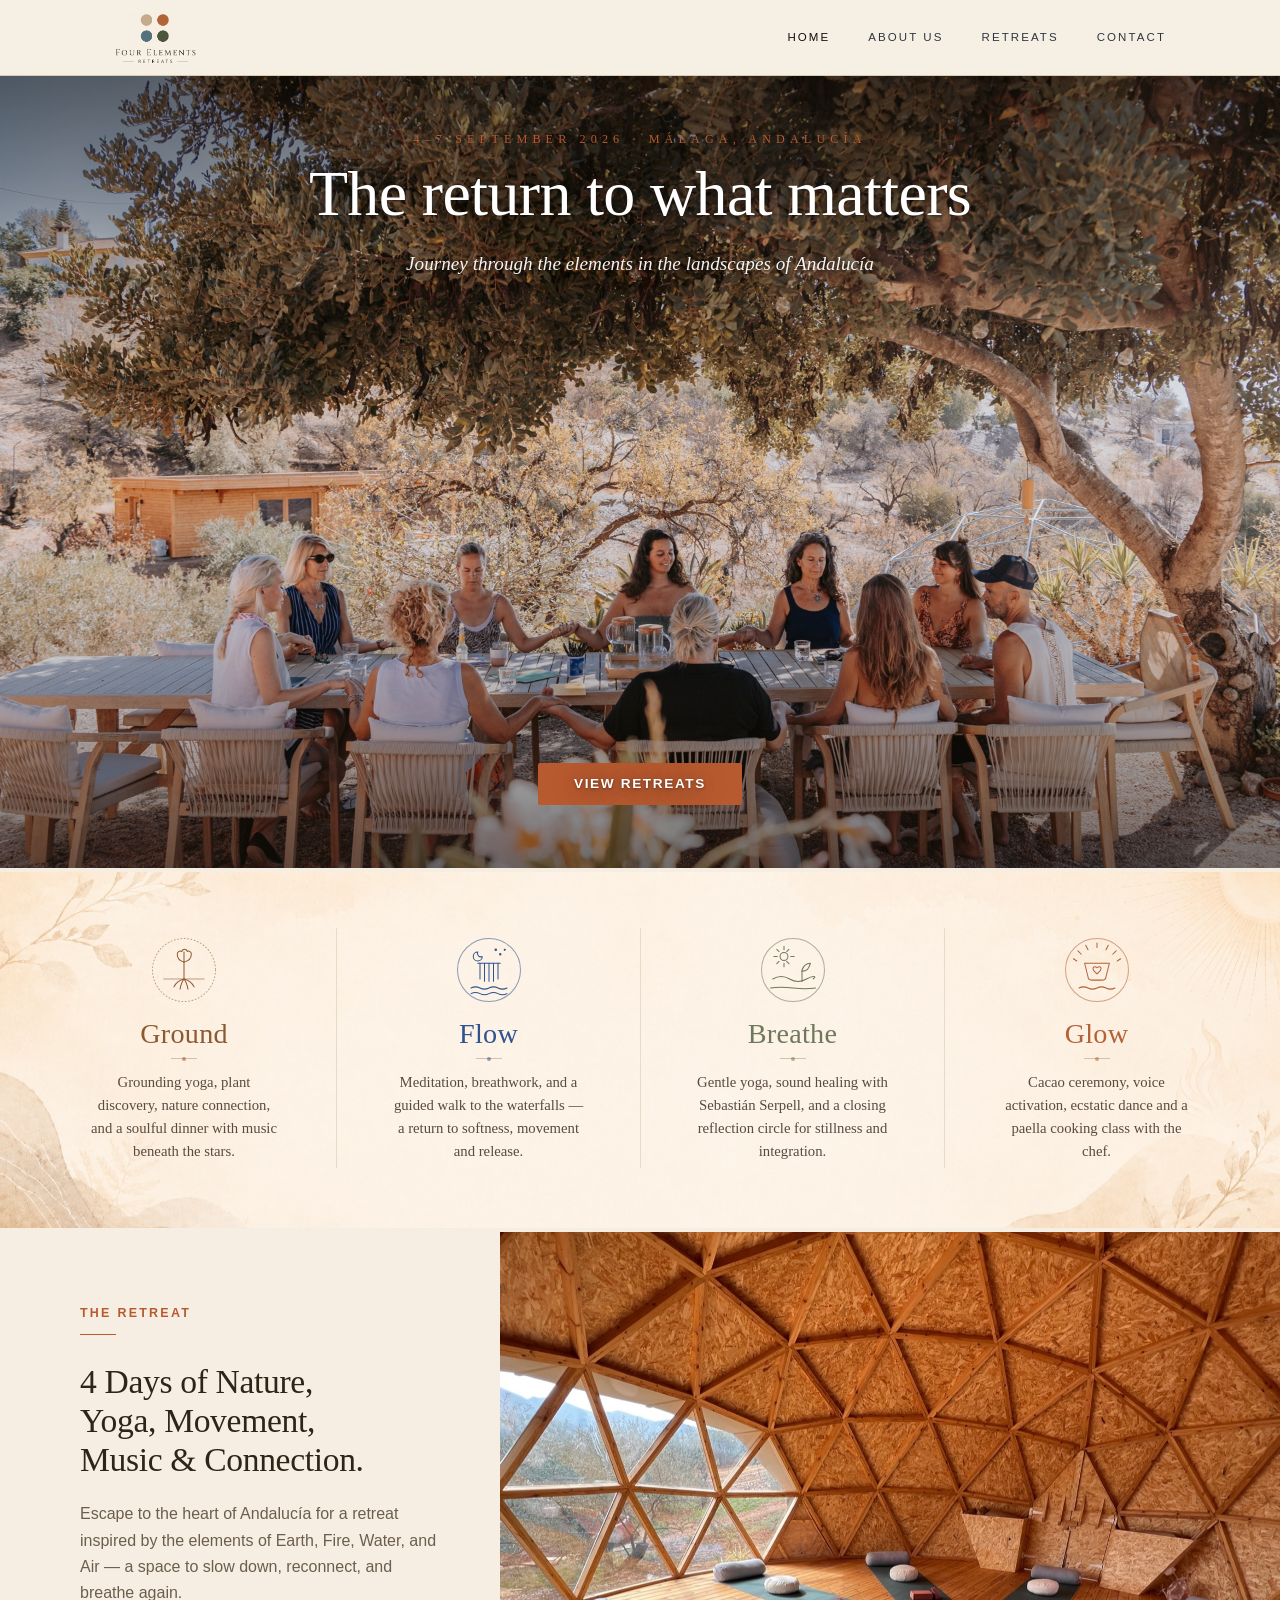
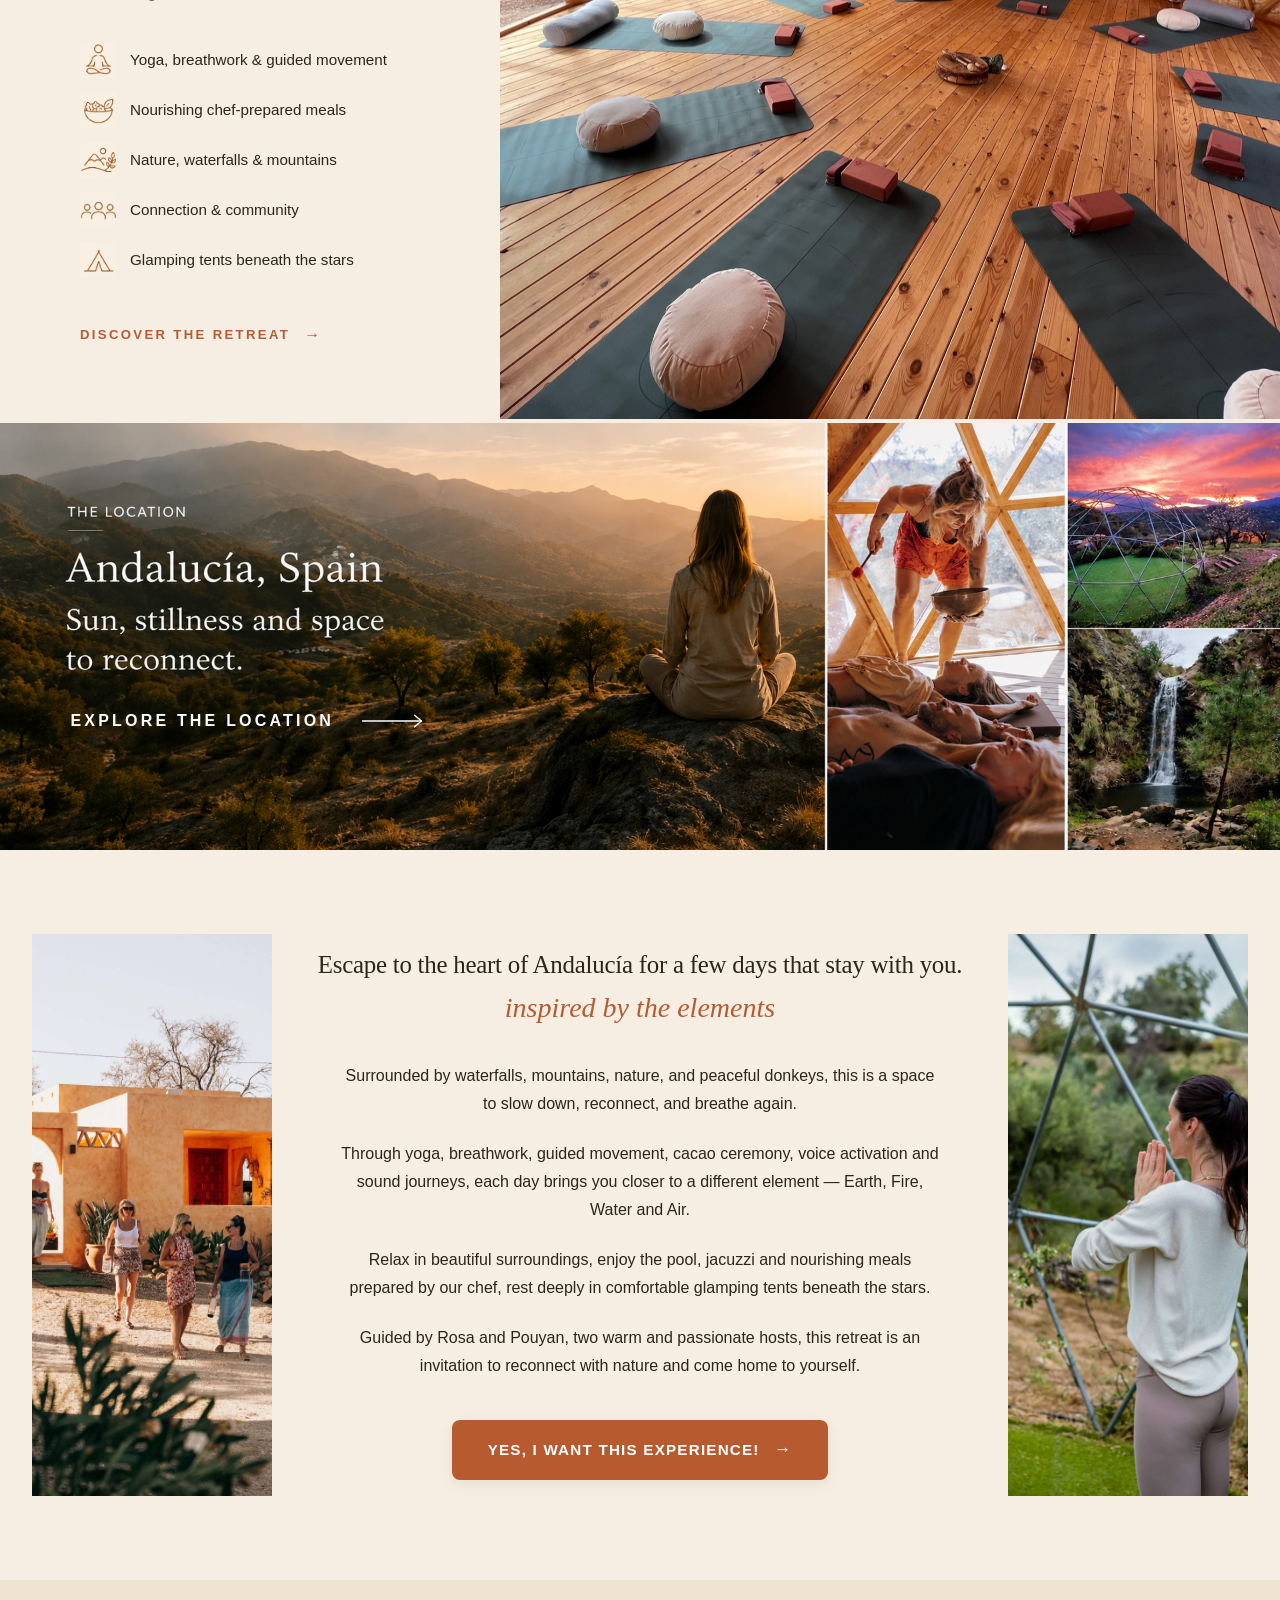
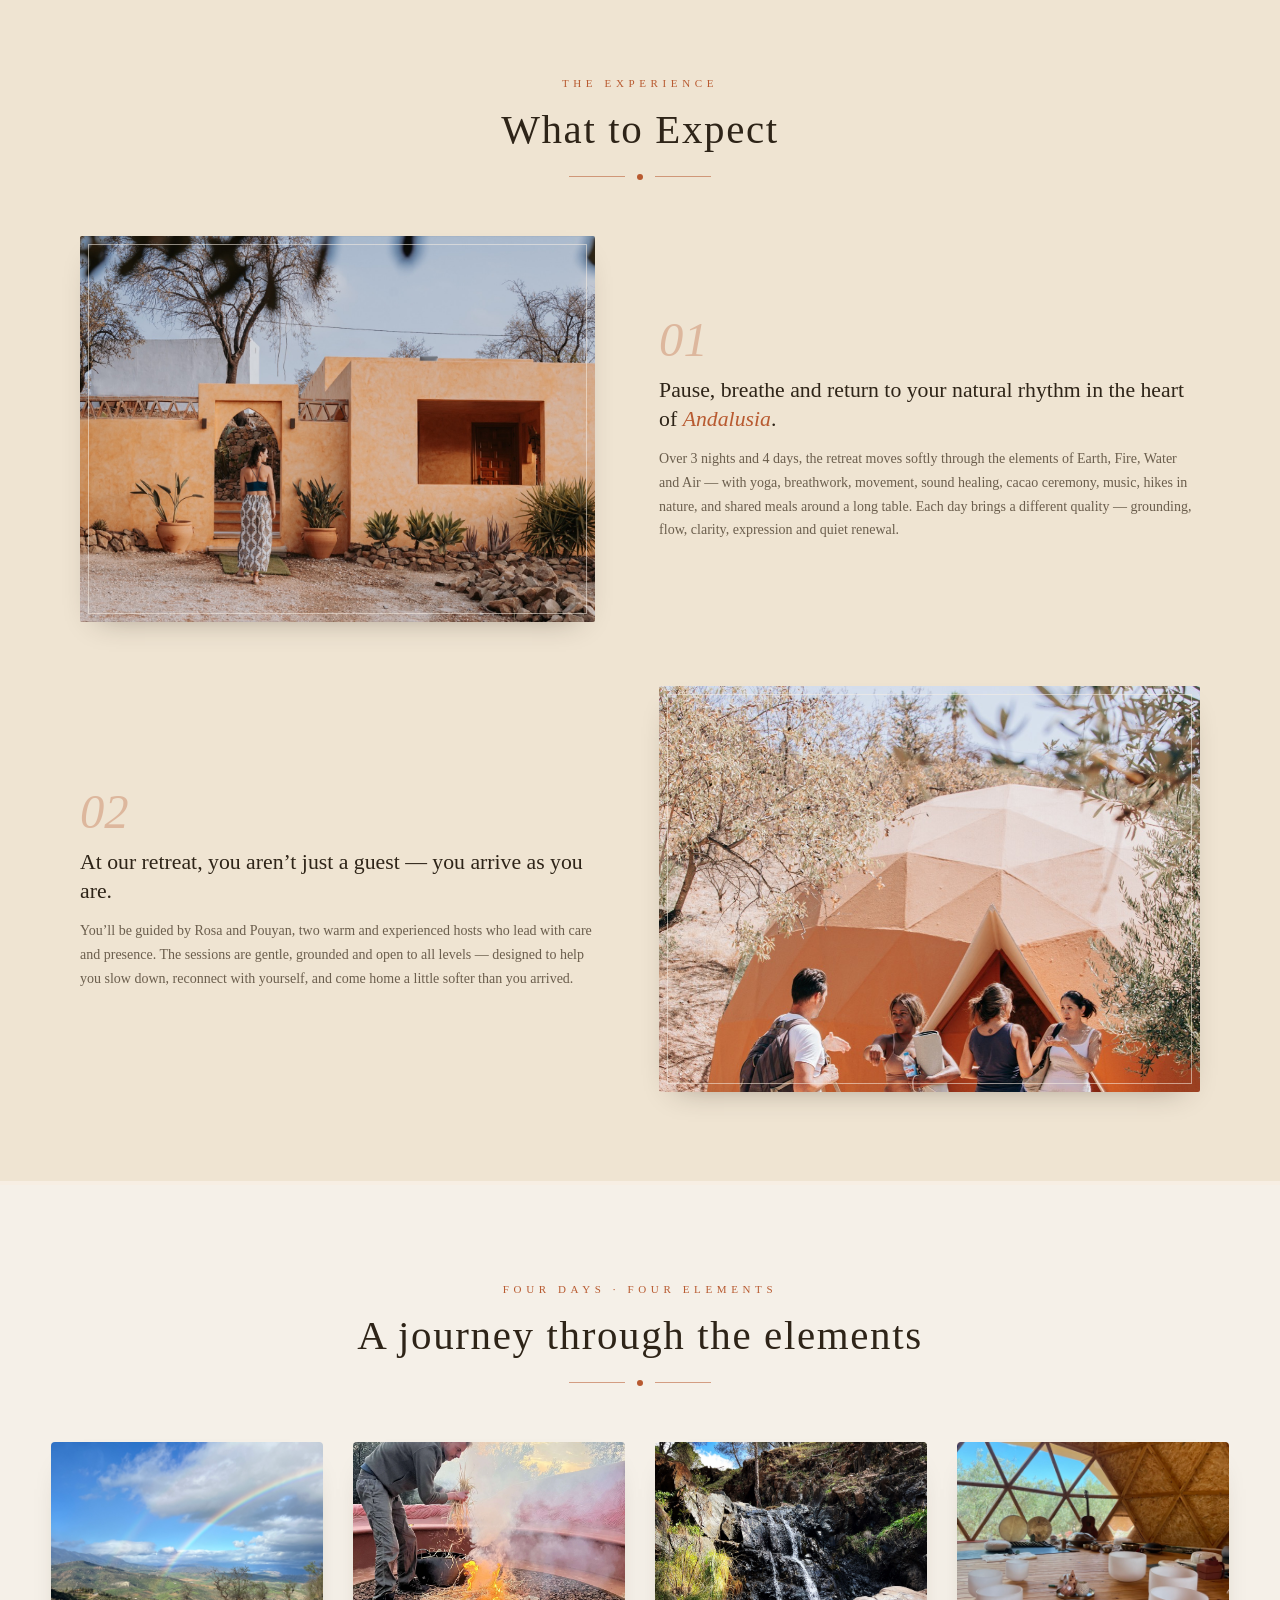
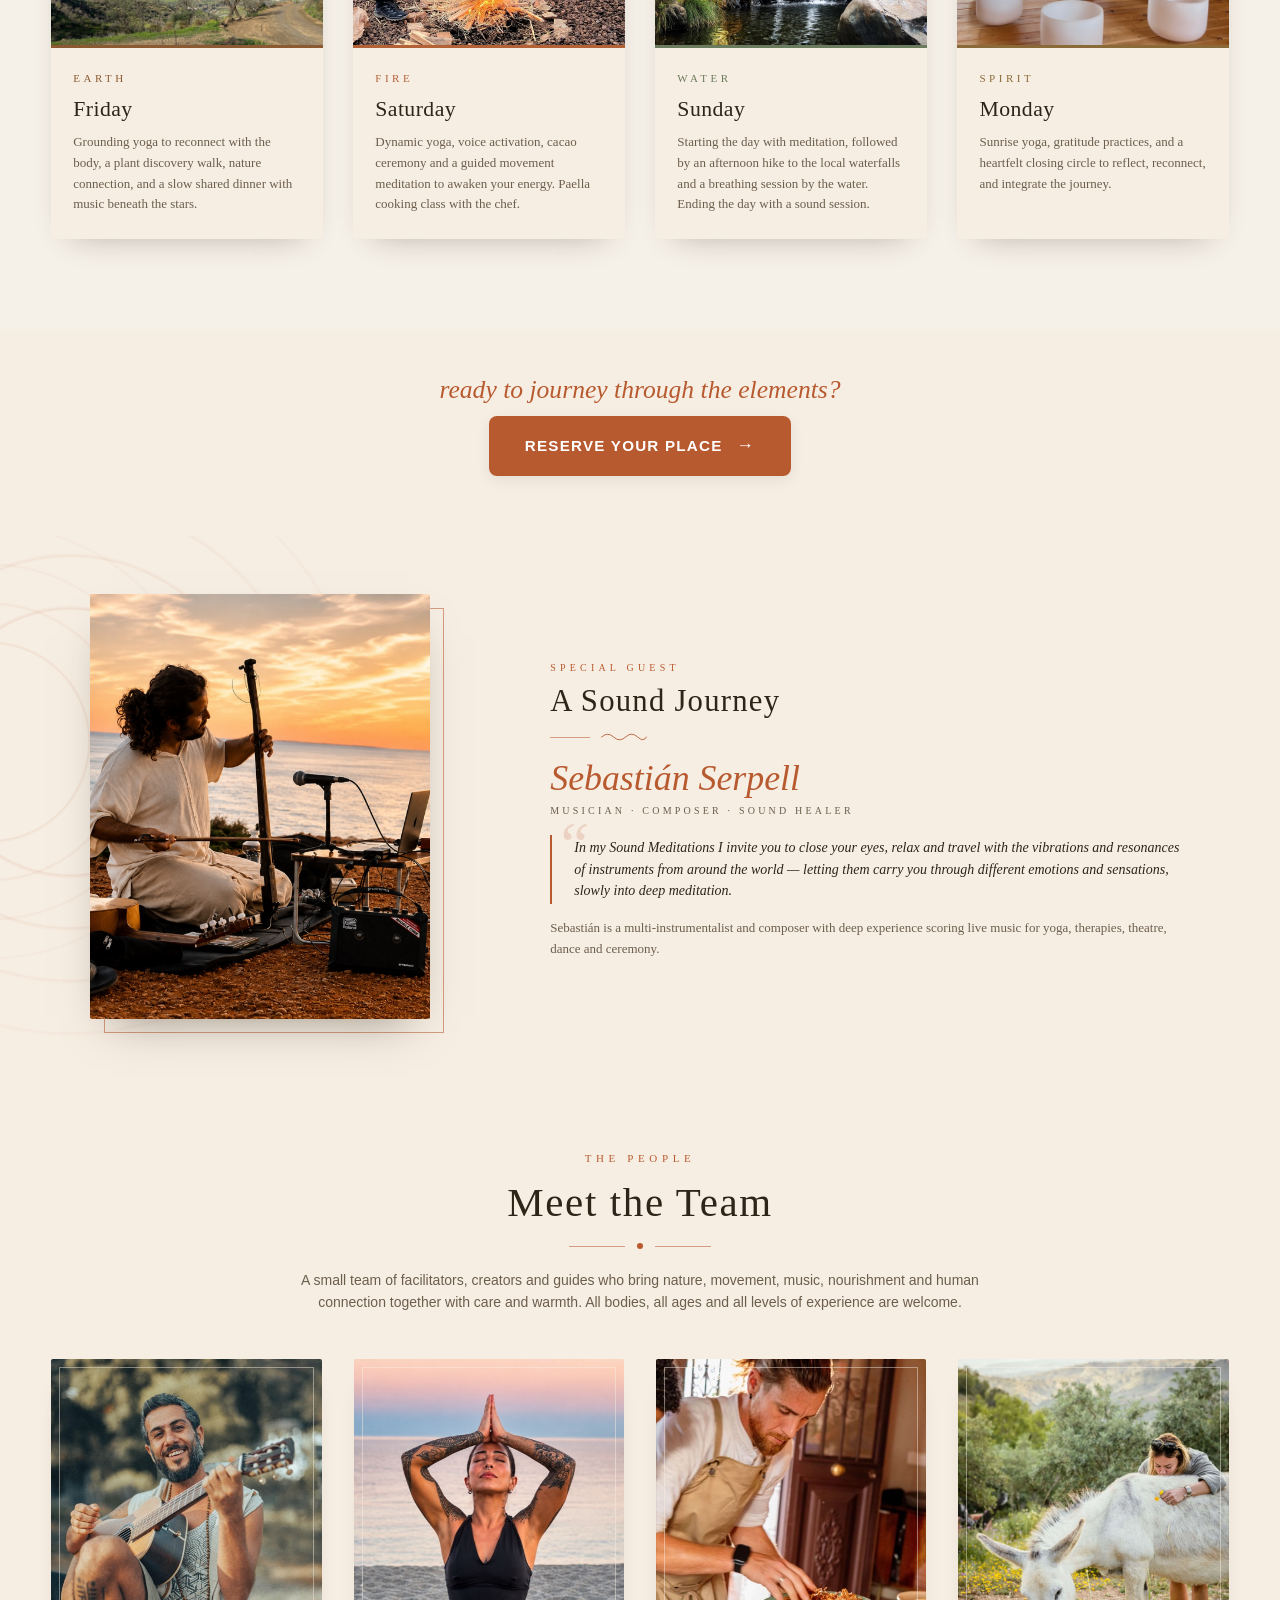
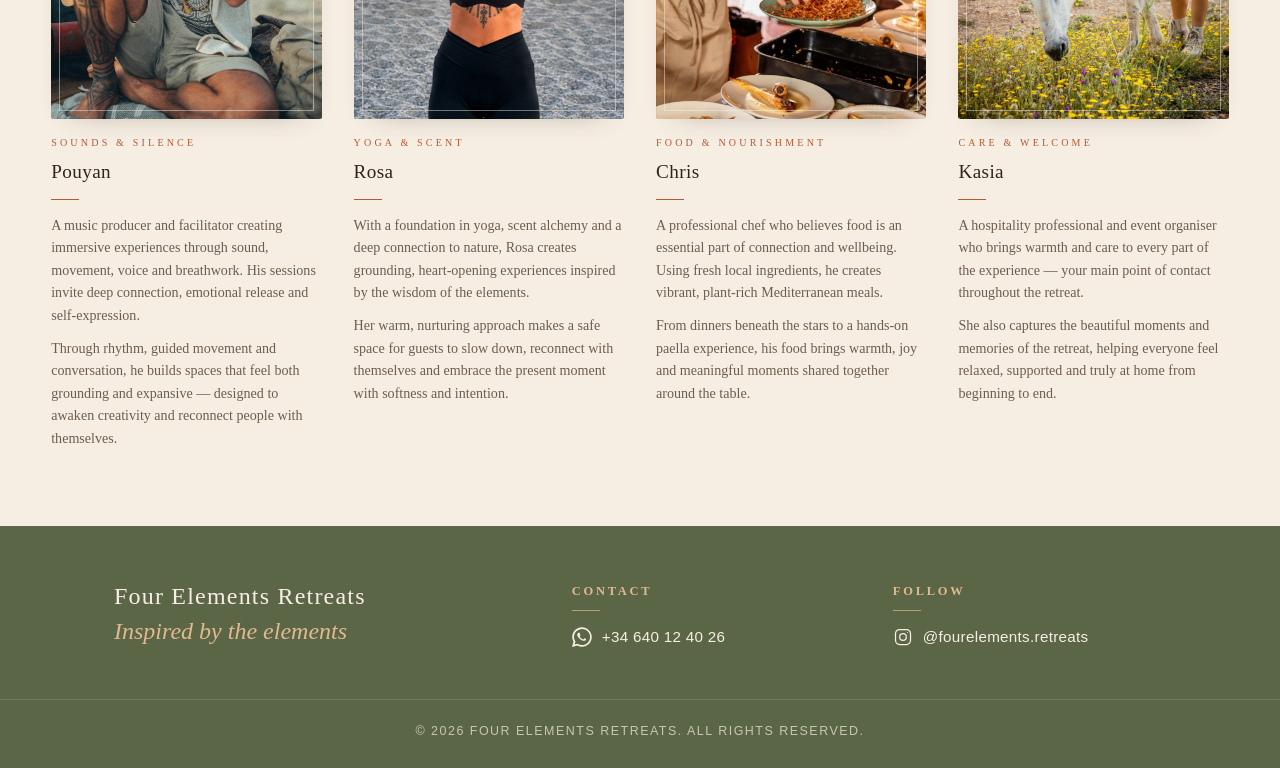
==== commit eb8852eb: "Dates: surface them on home + add live countdown on retreats - index.html: terracotta date eyebrow a" ====
--- a/index.html
+++ b/index.html
@@ -12,20 +12,20 @@
 <meta property="og:title" content="Four Elements Retreats &mdash; Yoga &amp; wellness retreat in M&aacute;laga">
 <meta property="og:description" content="A 4-day yoga, breathwork and wellness retreat in the hills of M&aacute;laga, Spain. Just 12 guests. 4-7 September 2026.">
 <meta property="og:url" content="https://fourelements-retreats.com/">
-<meta property="og:image" content="https://fourelements-retreats.com/retreat-hero.jpg">
-<meta property="og:image:width" content="1912">
-<meta property="og:image:height" content="823">
+<meta property="og:image" content="https://fourelements-retreats.com/og-image.jpg?v=1">
+<meta property="og:image:width" content="1200">
+<meta property="og:image:height" content="630">
 <meta property="og:locale" content="en_GB">
 <meta name="twitter:card" content="summary_large_image">
 <meta name="twitter:title" content="Four Elements Retreats &mdash; Yoga retreat in M&aacute;laga">
 <meta name="twitter:description" content="A 4-day yoga, breathwork and wellness retreat in M&aacute;laga, Spain. Just 12 guests. 4-7 September 2026.">
-<meta name="twitter:image" content="https://fourelements-retreats.com/retreat-hero.jpg">
+<meta name="twitter:image" content="https://fourelements-retreats.com/og-image.jpg?v=1">
 <link rel="icon" type="image/svg+xml" href="favicon.svg?v=1">
 <link rel="alternate icon" type="image/png" href="apple-touch-icon.png?v=1">
 <link rel="apple-touch-icon" href="apple-touch-icon.png?v=1">
 <meta name="theme-color" content="#F7EEE3">
 <link rel="preload" as="image" href="banner-plain.jpg?v=1" fetchpriority="high">
-<link rel="stylesheet" href="style.css?v=202">
+<link rel="stylesheet" href="style.css?v=204">
 <script type="application/ld+json">
 {"@context":"https://schema.org","@graph":[
   {"@type":"Organization","@id":"https://fourelements-retreats.com/#org","name":"Four Elements Retreats","url":"https://fourelements-retreats.com/","logo":"https://fourelements-retreats.com/apple-touch-icon.png","sameAs":["https://www.instagram.com/fourelements.retreats/"],"contactPoint":{"@type":"ContactPoint","telephone":"+34-640-12-40-26","contactType":"customer service","areaServed":"Worldwide","availableLanguage":["en","es","fa"]}},
@@ -51,6 +51,7 @@
     <img src="banner-plain.jpg?v=1" fetchpriority="high" alt="A retreat in the hills of M&aacute;laga, Andaluc&iacute;a">
     <div class="banner-overlay">
       <div class="banner-top">
+        <p class="banner-date-eyebrow">4&ndash;7 September 2026 &middot; M&aacute;laga, Andaluc&iacute;a</p>
         <h1 class="banner-title">The return to what matters</h1>
         <p class="banner-subtitle">Journey through the elements in the landscapes of Andaluc&iacute;a</p>
       </div>
--- a/style.css
+++ b/style.css
@@ -2216,12 +2216,10 @@
 .retreat-banner {
   position: relative;
   height: auto;
-  /* Sized to roughly match the height of the text block on the
-     left (eyebrow + title + subtitle + CTA). The crop slices
-     the empty cream above and the mountains below — the arched
-     photo's people stay in the visible band. */
-  aspect-ratio: 4 / 1;
-  min-height: 0;
+  /* min-height grows with viewport but always fits the full text block
+     (eyebrow + 2-line title + subtitle + CTA). Earlier aspect-ratio 4/1
+     was too short on desktop and clipped the eyebrow + CTA. */
+  min-height: clamp(420px, 36vw, 580px);
   background: #F3E0CB;
   overflow: hidden;
 }
@@ -2304,7 +2302,7 @@
   color: #5A4A40;
   opacity: 1;
   margin: 0;
-  max-width: 36ch;
+  max-width: 52ch;
   text-shadow: none;
 }
 
@@ -5955,3 +5953,113 @@
   /* Section titles a touch smaller */
   .wte-title, .fd-section-title, .sg-section-title, .team-title { font-size: 1.55rem; }
 }
+
+/* ============================================================
+   Homepage banner — date eyebrow (added 2026-06-04)
+   Sits above the banner-title to surface the dates prominently
+   without changing the existing hero layout.
+   ============================================================ */
+.banner .banner-date-eyebrow {
+  font-family: Georgia, "Times New Roman", serif;
+  font-size: clamp(11px, 0.95vw, 13.5px);
+  font-weight: 500;
+  letter-spacing: 0.42em;
+  text-transform: uppercase;
+  color: var(--terracotta);
+  margin: 0 0 18px;
+  text-shadow: 0 1px 1px rgba(0,0,0,0.18); /* legibility on the hero photo */
+}
+@media (max-width: 720px) {
+  .banner .banner-date-eyebrow {
+    font-size: 10.5px;
+    letter-spacing: 0.36em;
+    margin-bottom: 12px;
+  }
+}
+
+/* ============================================================
+   Retreats countdown band — between banner and trust bar.
+   Editorial style: italic Cormorant numbers + Georgia eyebrow.
+   No urgency/pressure styling.
+   ============================================================ */
+.retreat-countdown {
+  background: #FBF8F2;
+  padding: clamp(36px, 4.5vw, 64px) clamp(20px, 4vw, 56px);
+  text-align: center;
+  border-top: 1px solid var(--divider);
+  border-bottom: 1px solid var(--divider);
+}
+.retreat-countdown .container.narrow {
+  max-width: 760px;
+  margin: 0 auto;
+}
+.retreat-countdown .countdown-eyebrow {
+  font-family: Georgia, "Times New Roman", serif;
+  font-size: clamp(11px, 0.85vw, 13px);
+  font-weight: 500;
+  letter-spacing: 0.42em;
+  text-transform: uppercase;
+  color: var(--terracotta);
+  margin: 0 0 22px;
+}
+.retreat-countdown .countdown-grid {
+  display: flex;
+  align-items: center;
+  justify-content: center;
+  gap: clamp(18px, 3.5vw, 40px);
+  margin: 0 0 22px;
+}
+.retreat-countdown .cd-unit {
+  display: flex;
+  flex-direction: column;
+  align-items: center;
+  min-width: 70px;
+}
+.retreat-countdown .cd-num {
+  font-family: "Cormorant Garamond", Georgia, serif;
+  font-style: italic;
+  font-weight: 500;
+  font-size: clamp(2.4rem, 5.6vw, 4.2rem);
+  line-height: 1;
+  color: #2A211B;
+  letter-spacing: -0.01em;
+  font-variant-numeric: tabular-nums;
+}
+.retreat-countdown .cd-label {
+  font-family: Georgia, "Times New Roman", serif;
+  font-size: clamp(9.5px, 0.78vw, 11px);
+  font-weight: 500;
+  letter-spacing: 0.32em;
+  text-transform: uppercase;
+  color: var(--text-muted);
+  margin-top: 10px;
+}
+.retreat-countdown .cd-divider {
+  font-family: "Cormorant Garamond", Georgia, serif;
+  font-size: clamp(2rem, 4vw, 3rem);
+  color: var(--terracotta);
+  opacity: 0.45;
+  align-self: flex-start;
+  line-height: 1;
+  margin-top: clamp(8px, 1.2vw, 14px);
+}
+.retreat-countdown .countdown-target {
+  font-family: "Cormorant Garamond", Georgia, serif;
+  font-style: italic;
+  font-weight: 400;
+  font-size: clamp(0.95rem, 1.2vw, 1.15rem);
+  color: var(--text-muted);
+  margin: 0;
+  letter-spacing: 0.01em;
+}
+@media (max-width: 560px) {
+  .retreat-countdown .countdown-grid {
+    gap: 14px;
+  }
+  .retreat-countdown .cd-unit {
+    min-width: 56px;
+  }
+  .retreat-countdown .cd-divider {
+    display: none; /* tight on phones — drop the bullets, keep the cells */
+  }
+}
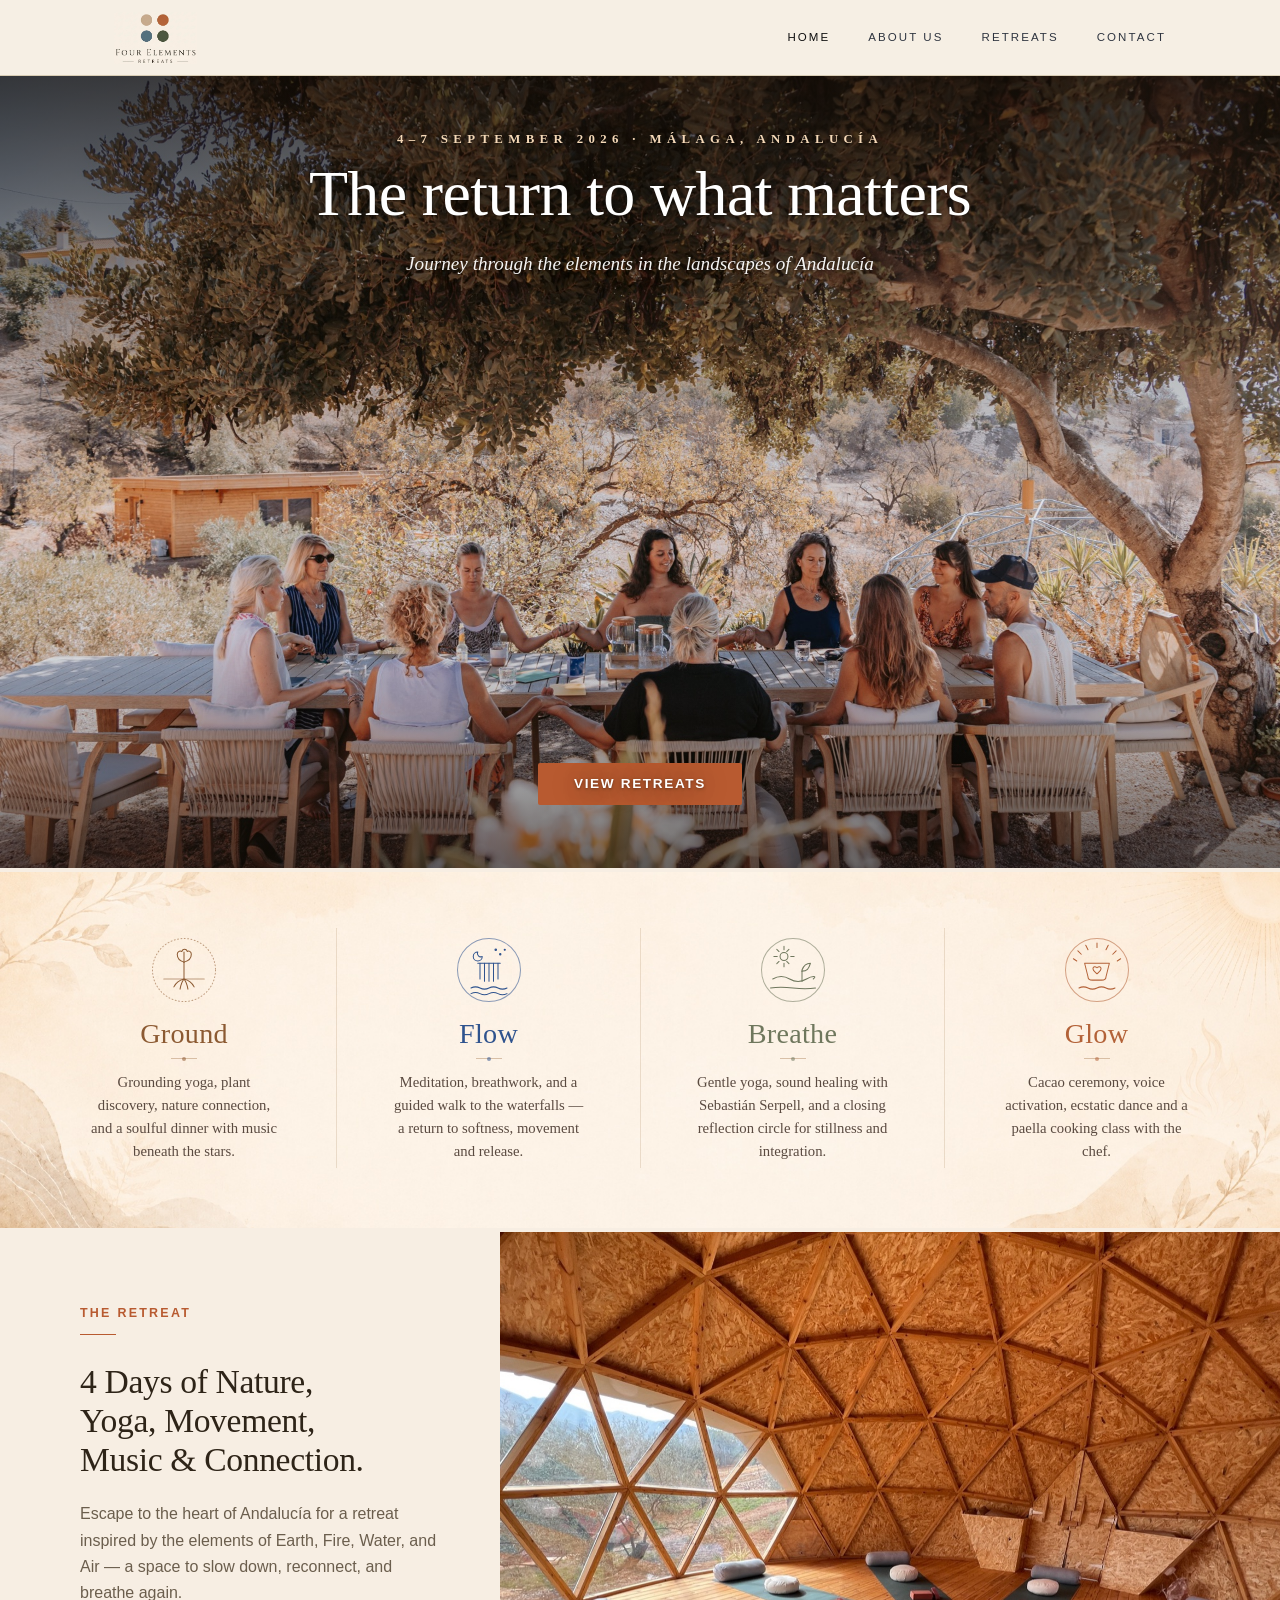
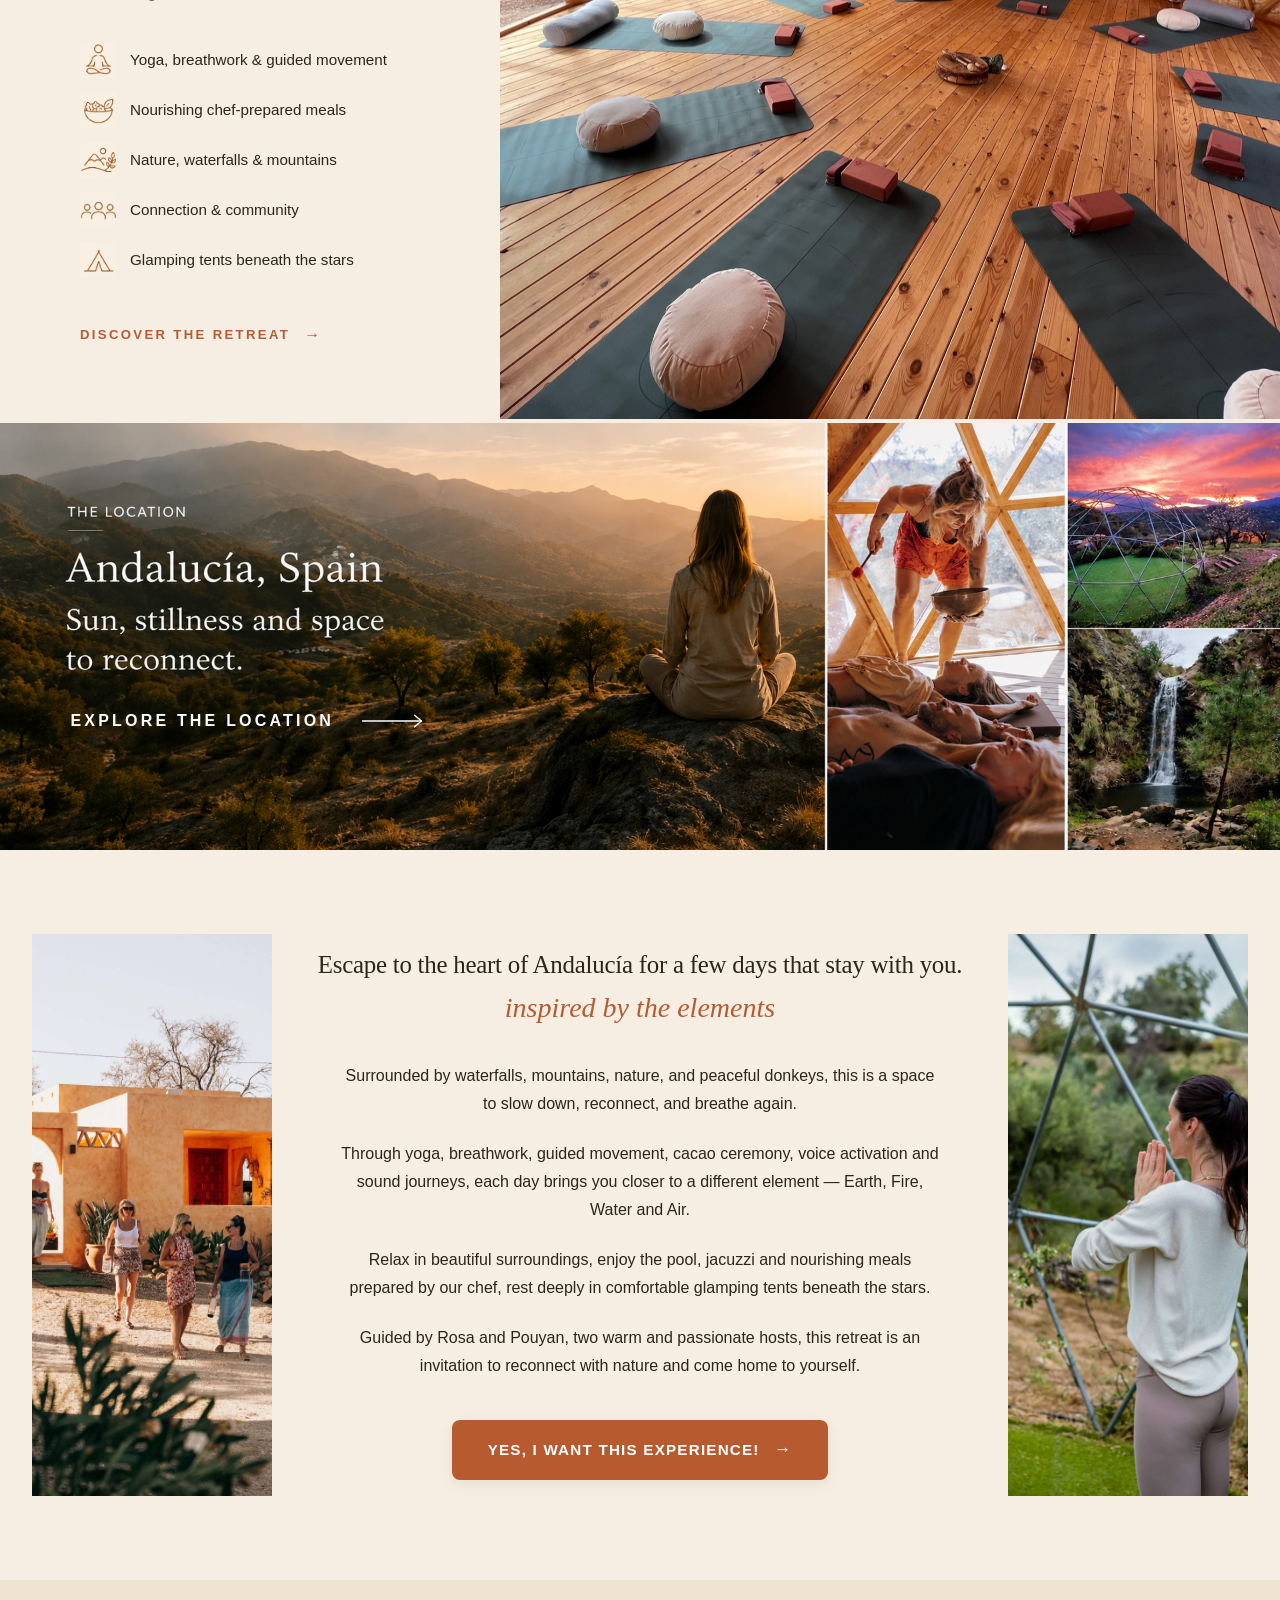
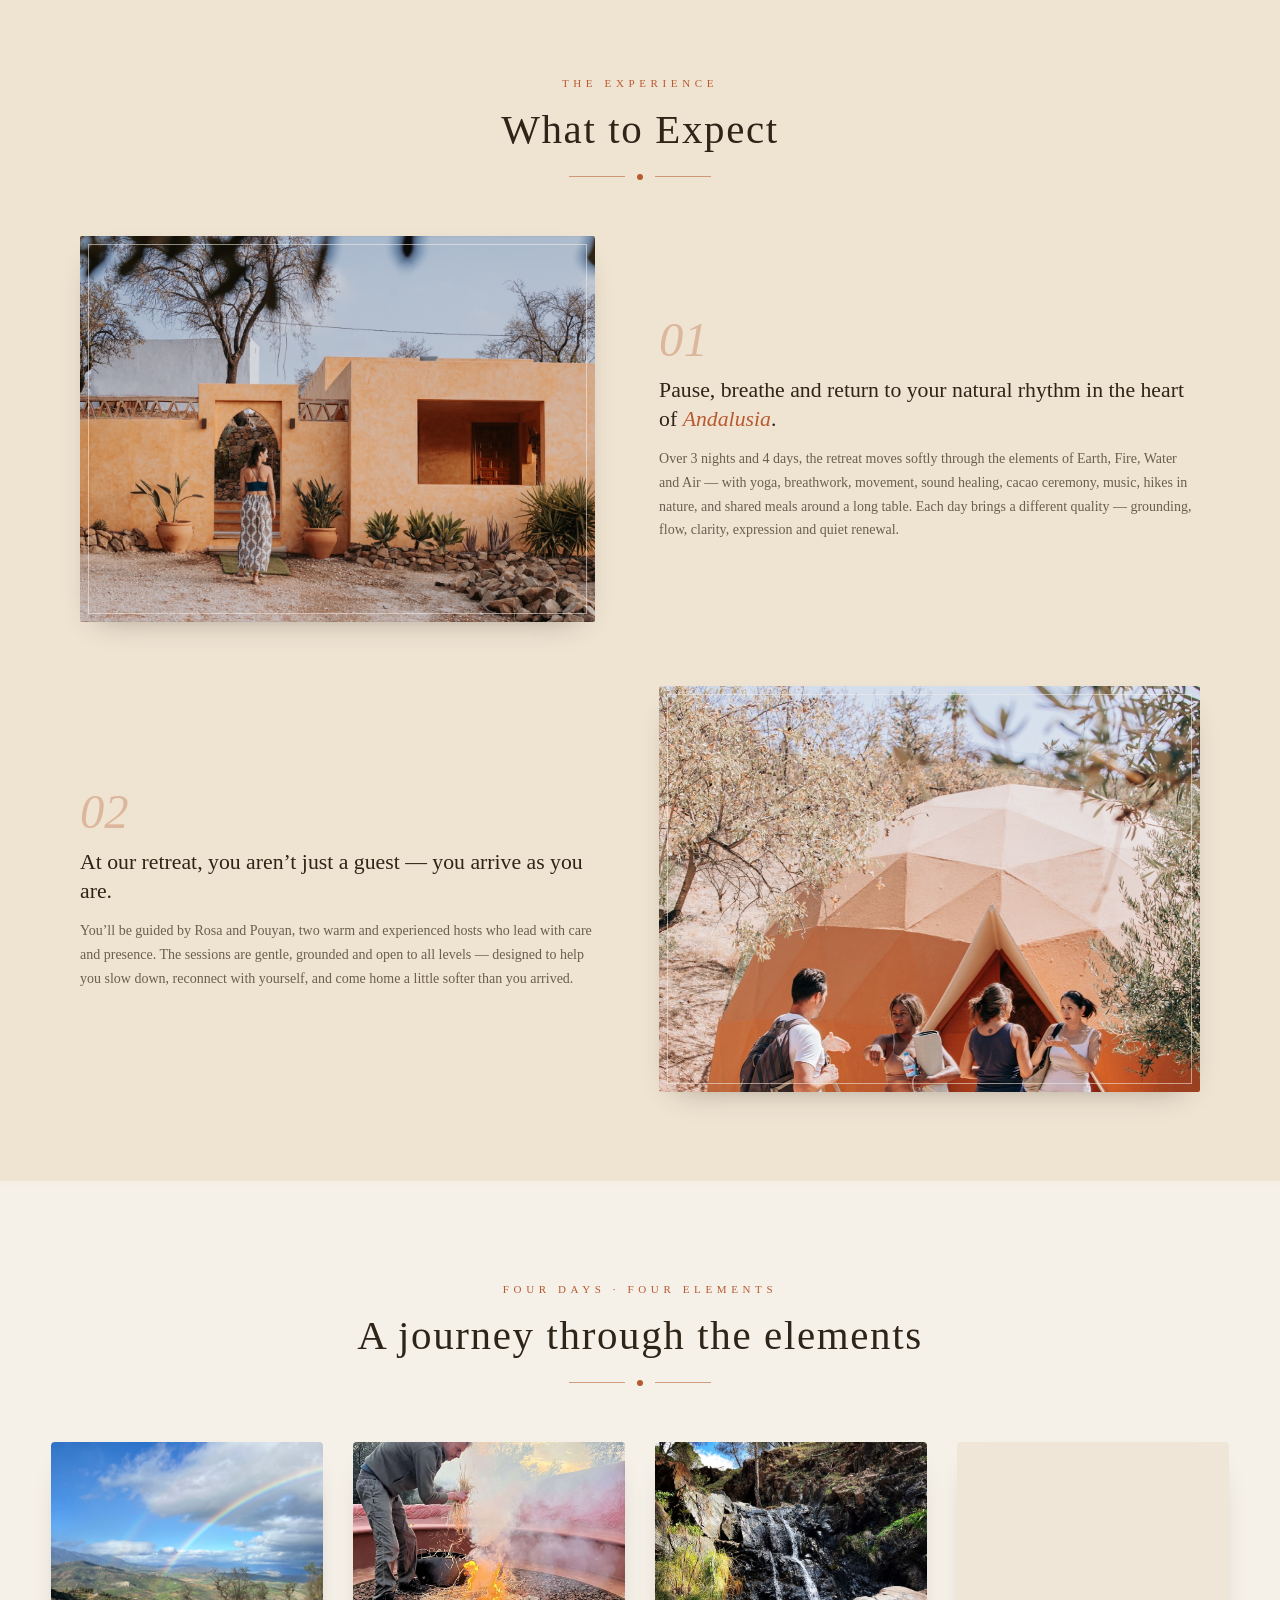
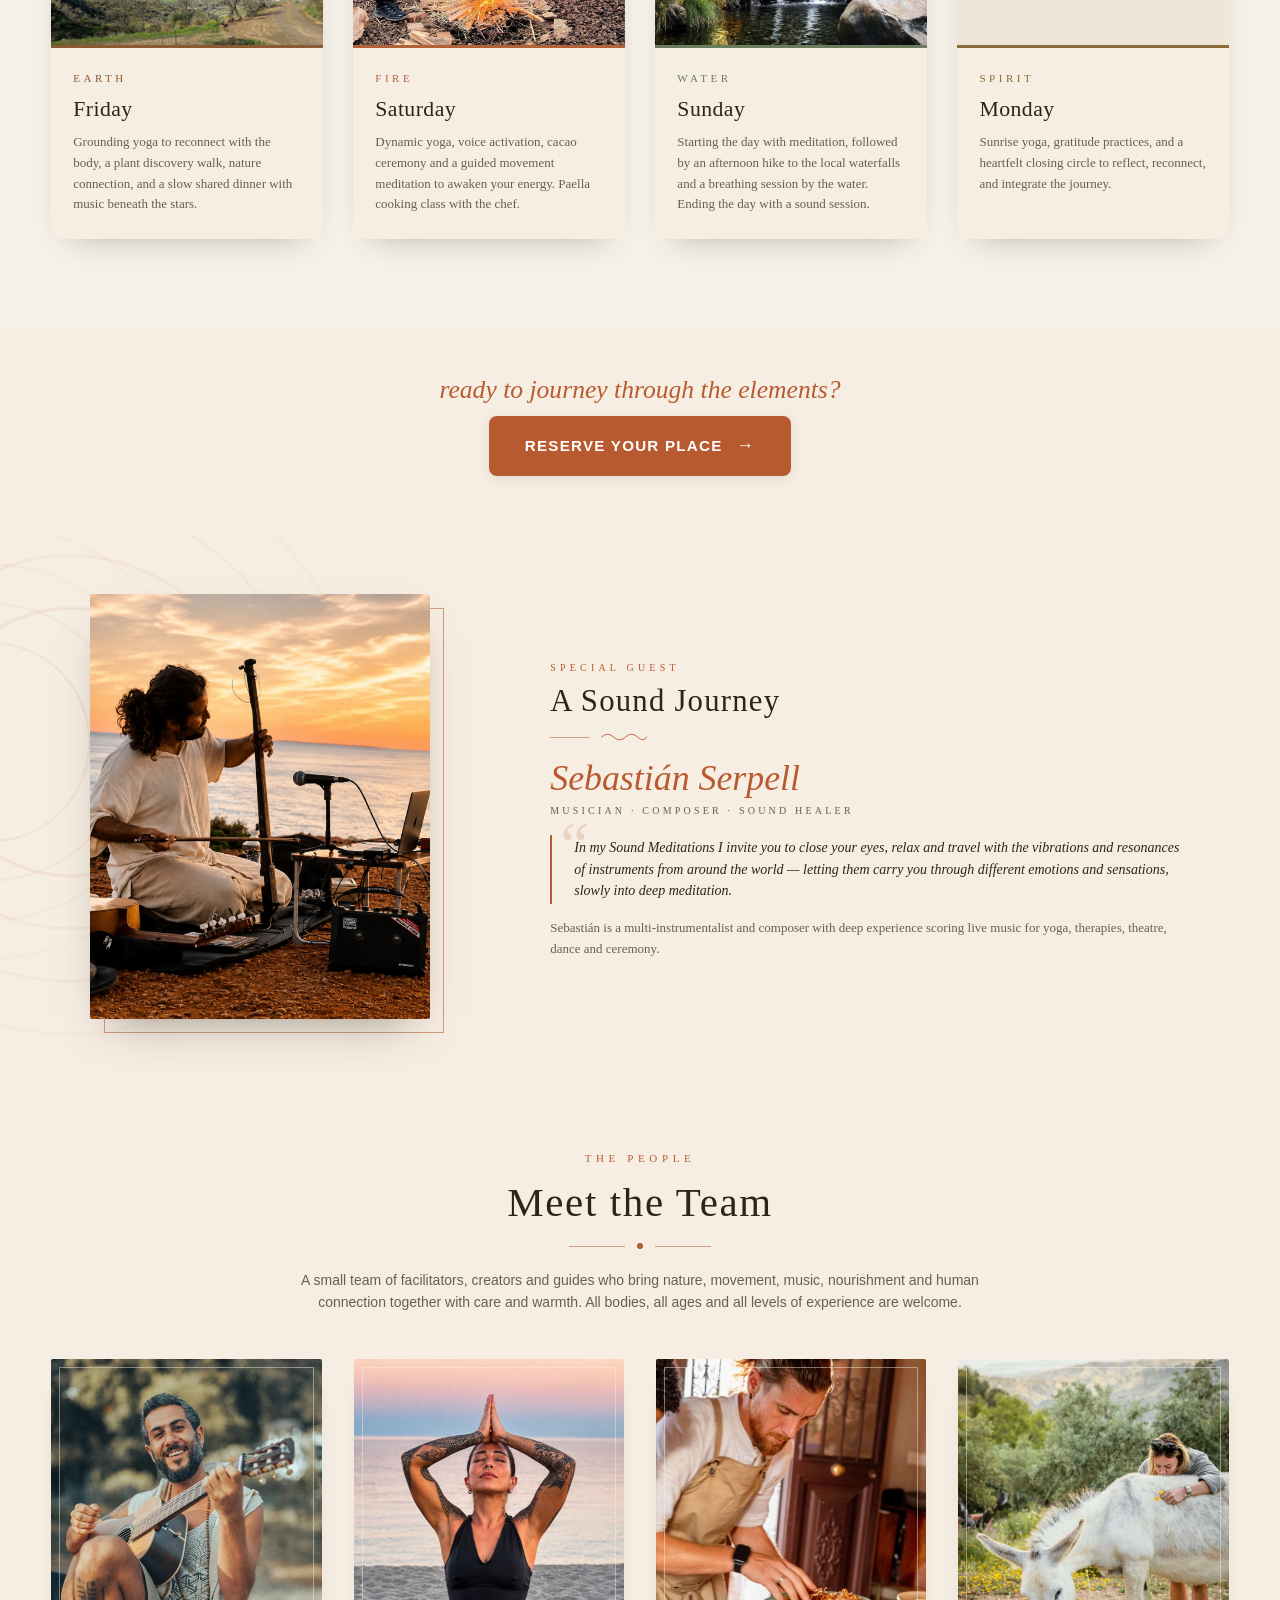
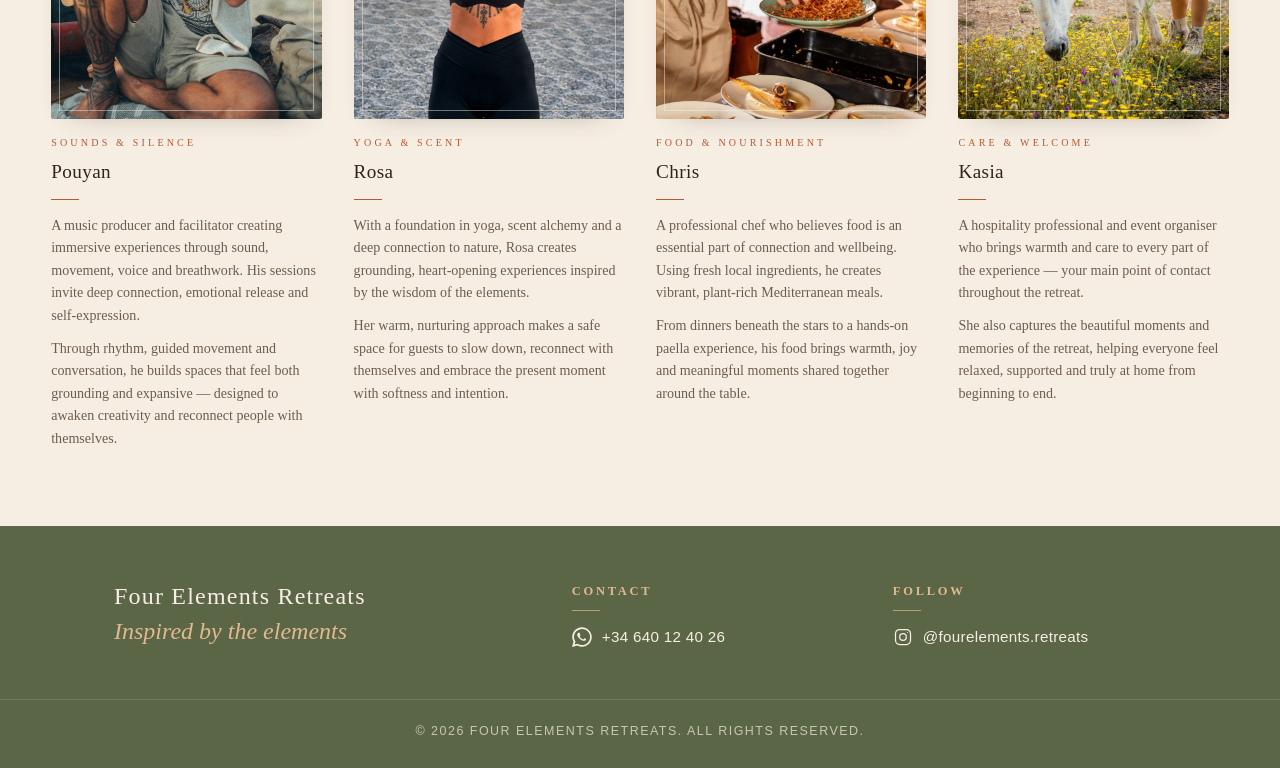
==== commit c457f73b: "Homepage banner: make the date eyebrow readable on busy photos The terracotta date line was being wa" ====
--- a/index.html
+++ b/index.html
@@ -25,7 +25,7 @@
 <link rel="apple-touch-icon" href="apple-touch-icon.png?v=1">
 <meta name="theme-color" content="#F7EEE3">
 <link rel="preload" as="image" href="banner-plain.jpg?v=1" fetchpriority="high">
-<link rel="stylesheet" href="style.css?v=204">
+<link rel="stylesheet" href="style.css?v=206">
 <script type="application/ld+json">
 {"@context":"https://schema.org","@graph":[
   {"@type":"Organization","@id":"https://fourelements-retreats.com/#org","name":"Four Elements Retreats","url":"https://fourelements-retreats.com/","logo":"https://fourelements-retreats.com/apple-touch-icon.png","sameAs":["https://www.instagram.com/fourelements.retreats/"],"contactPoint":{"@type":"ContactPoint","telephone":"+34-640-12-40-26","contactType":"customer service","areaServed":"Worldwide","availableLanguage":["en","es","fa"]}},
--- a/style.css
+++ b/style.css
@@ -114,19 +114,22 @@
   display: block;
 }
 
-/* Top + bottom soft dark gradient for text legibility, middle stays clear */
+/* Top + bottom soft dark gradient for text legibility. Strengthened
+   at the top so the terracotta date eyebrow stays readable against
+   warm/orange backgrounds (e.g. the autumn-foliage hero photo). */
 .banner::before {
   content: "";
   position: absolute;
   inset: 0;
   background:
     linear-gradient(to bottom,
-      rgba(20, 12, 6, 0.5) 0%,
-      rgba(20, 12, 6, 0.18) 22%,
-      rgba(20, 12, 6, 0) 42%,
-      rgba(20, 12, 6, 0) 62%,
-      rgba(20, 12, 6, 0.18) 80%,
-      rgba(20, 12, 6, 0.5) 100%);
+      rgba(20, 12, 6, 0.72) 0%,
+      rgba(20, 12, 6, 0.45) 18%,
+      rgba(20, 12, 6, 0.18) 36%,
+      rgba(20, 12, 6, 0) 55%,
+      rgba(20, 12, 6, 0) 70%,
+      rgba(20, 12, 6, 0.22) 85%,
+      rgba(20, 12, 6, 0.55) 100%);
   z-index: 1;
   pointer-events: none;
 }
@@ -2334,6 +2337,20 @@
   transform: translateY(-1px);
 }
 
+/* Large editorial "save the date" — sits below the CTA. Italic Cormorant
+   Garamond so it reads as a flourish rather than competing with the title. */
+.retreat-banner .banner-date-large {
+  font-family: "Cormorant Garamond", Georgia, "Times New Roman", serif;
+  font-style: italic;
+  font-weight: 500;
+  font-size: clamp(1.55rem, 3vw, 2.4rem);
+  line-height: 1.15;
+  letter-spacing: 0.005em;
+  color: #2A211B;
+  margin: clamp(22px, 2.6vw, 32px) 0 0;
+  text-shadow: none;
+}
+
 @media (max-width: 820px) {
   /* Side-by-side: text on cream left, arched photo cropped right. */
   .retreat-banner {
@@ -2385,6 +2402,10 @@
     letter-spacing: 0.16em;
     padding: 11px 20px;
   }
+  .retreat-banner .banner-date-large {
+    font-size: clamp(1.15rem, 4.6vw, 1.6rem);
+    margin-top: 16px;
+  }
 }
 
 @media (max-width: 560px) {
@@ -2401,6 +2422,10 @@
   .retreat-banner .banner-subtitle {
     font-size: 0.82rem;
   }
+  .retreat-banner .banner-date-large {
+    font-size: 1.05rem;
+    margin-top: 14px;
+  }
 }
 
 @media (max-width: 400px) {
@@ -2413,6 +2438,9 @@
   }
   .retreat-banner .banner-subtitle {
     font-size: 0.78rem;
+  }
+  .retreat-banner .banner-date-large {
+    font-size: 0.95rem;
   }
 }
 
@@ -5961,13 +5989,15 @@
    ============================================================ */
 .banner .banner-date-eyebrow {
   font-family: Georgia, "Times New Roman", serif;
-  font-size: clamp(11px, 0.95vw, 13.5px);
-  font-weight: 500;
+  font-size: clamp(12px, 1vw, 14.5px);
+  font-weight: 600;
   letter-spacing: 0.42em;
   text-transform: uppercase;
-  color: var(--terracotta);
+  color: #F5D9B8; /* warm sand — keeps the terracotta family but stays legible on warm backdrops */
   margin: 0 0 18px;
-  text-shadow: 0 1px 1px rgba(0,0,0,0.18); /* legibility on the hero photo */
+  text-shadow:
+    0 1px 2px rgba(0, 0, 0, 0.55),
+    0 0 12px rgba(0, 0, 0, 0.35); /* belt-and-braces legibility on busy photos */
 }
 @media (max-width: 720px) {
   .banner .banner-date-eyebrow {
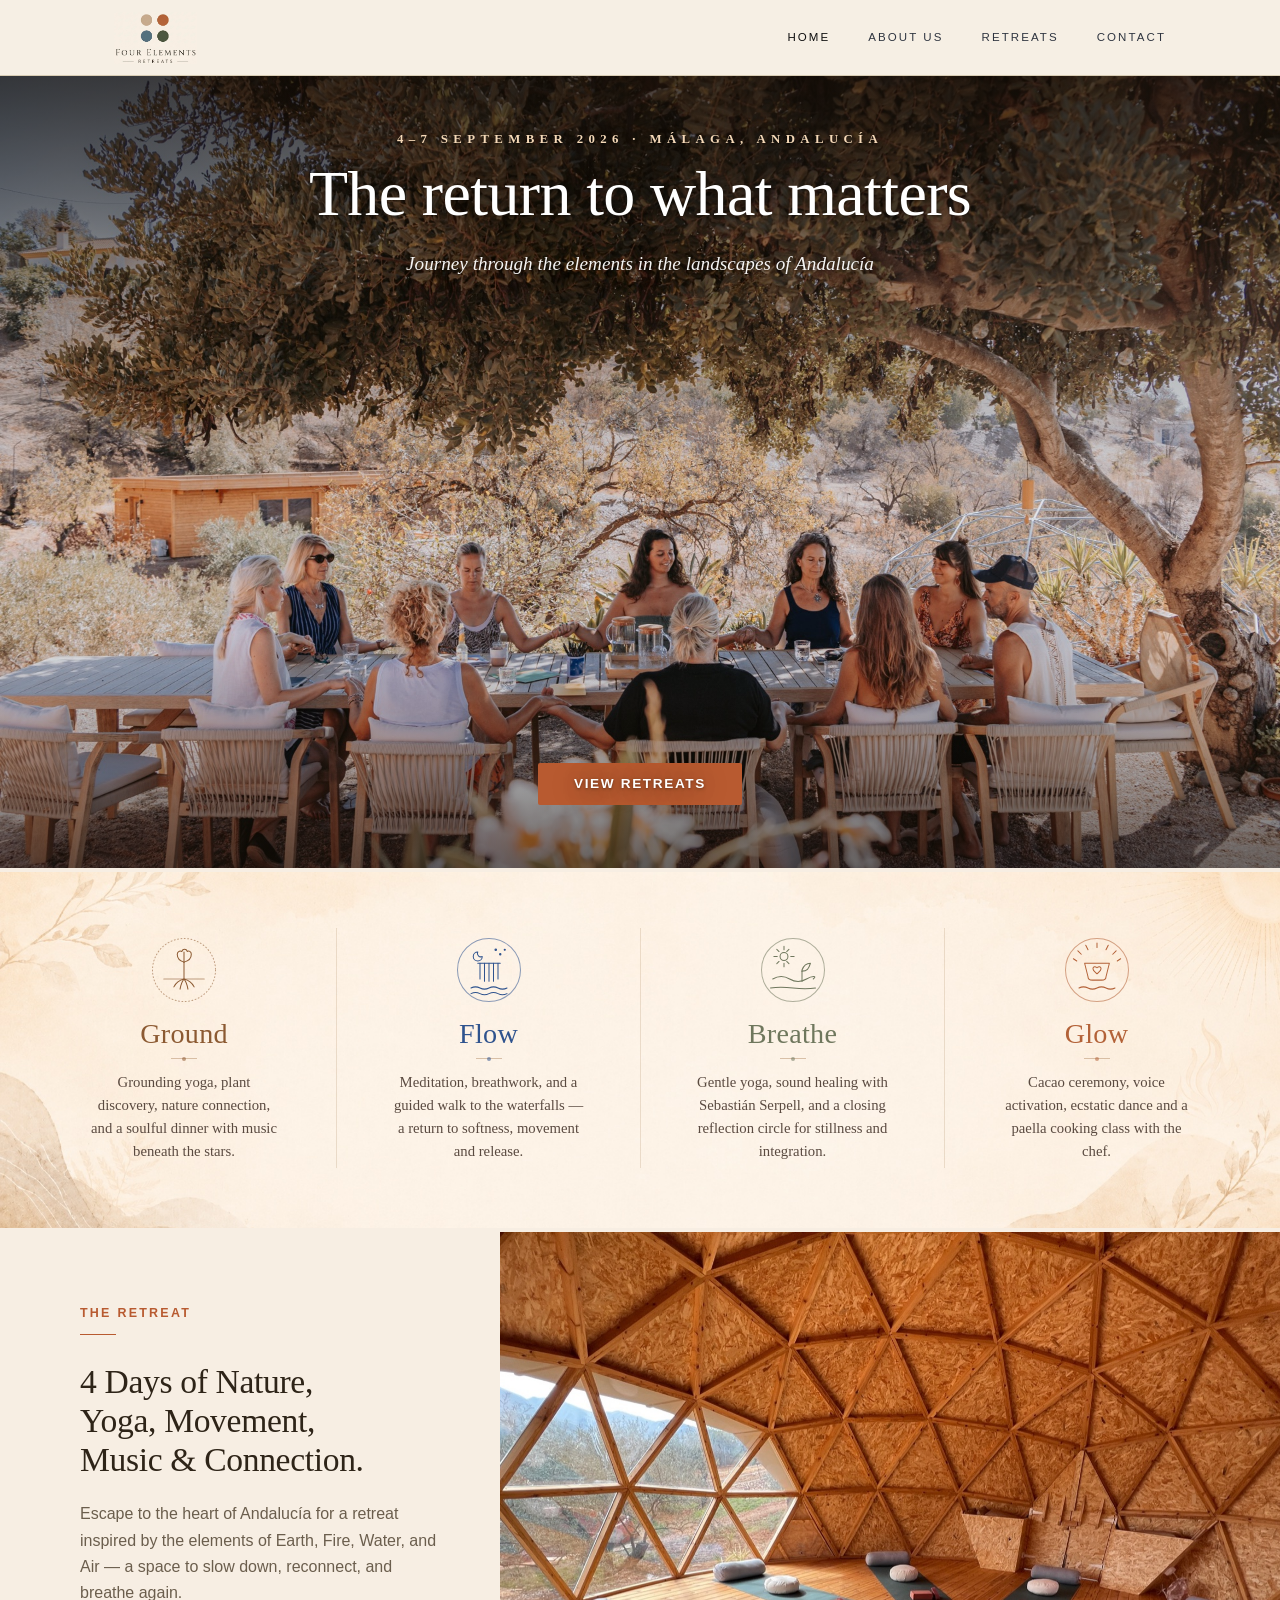
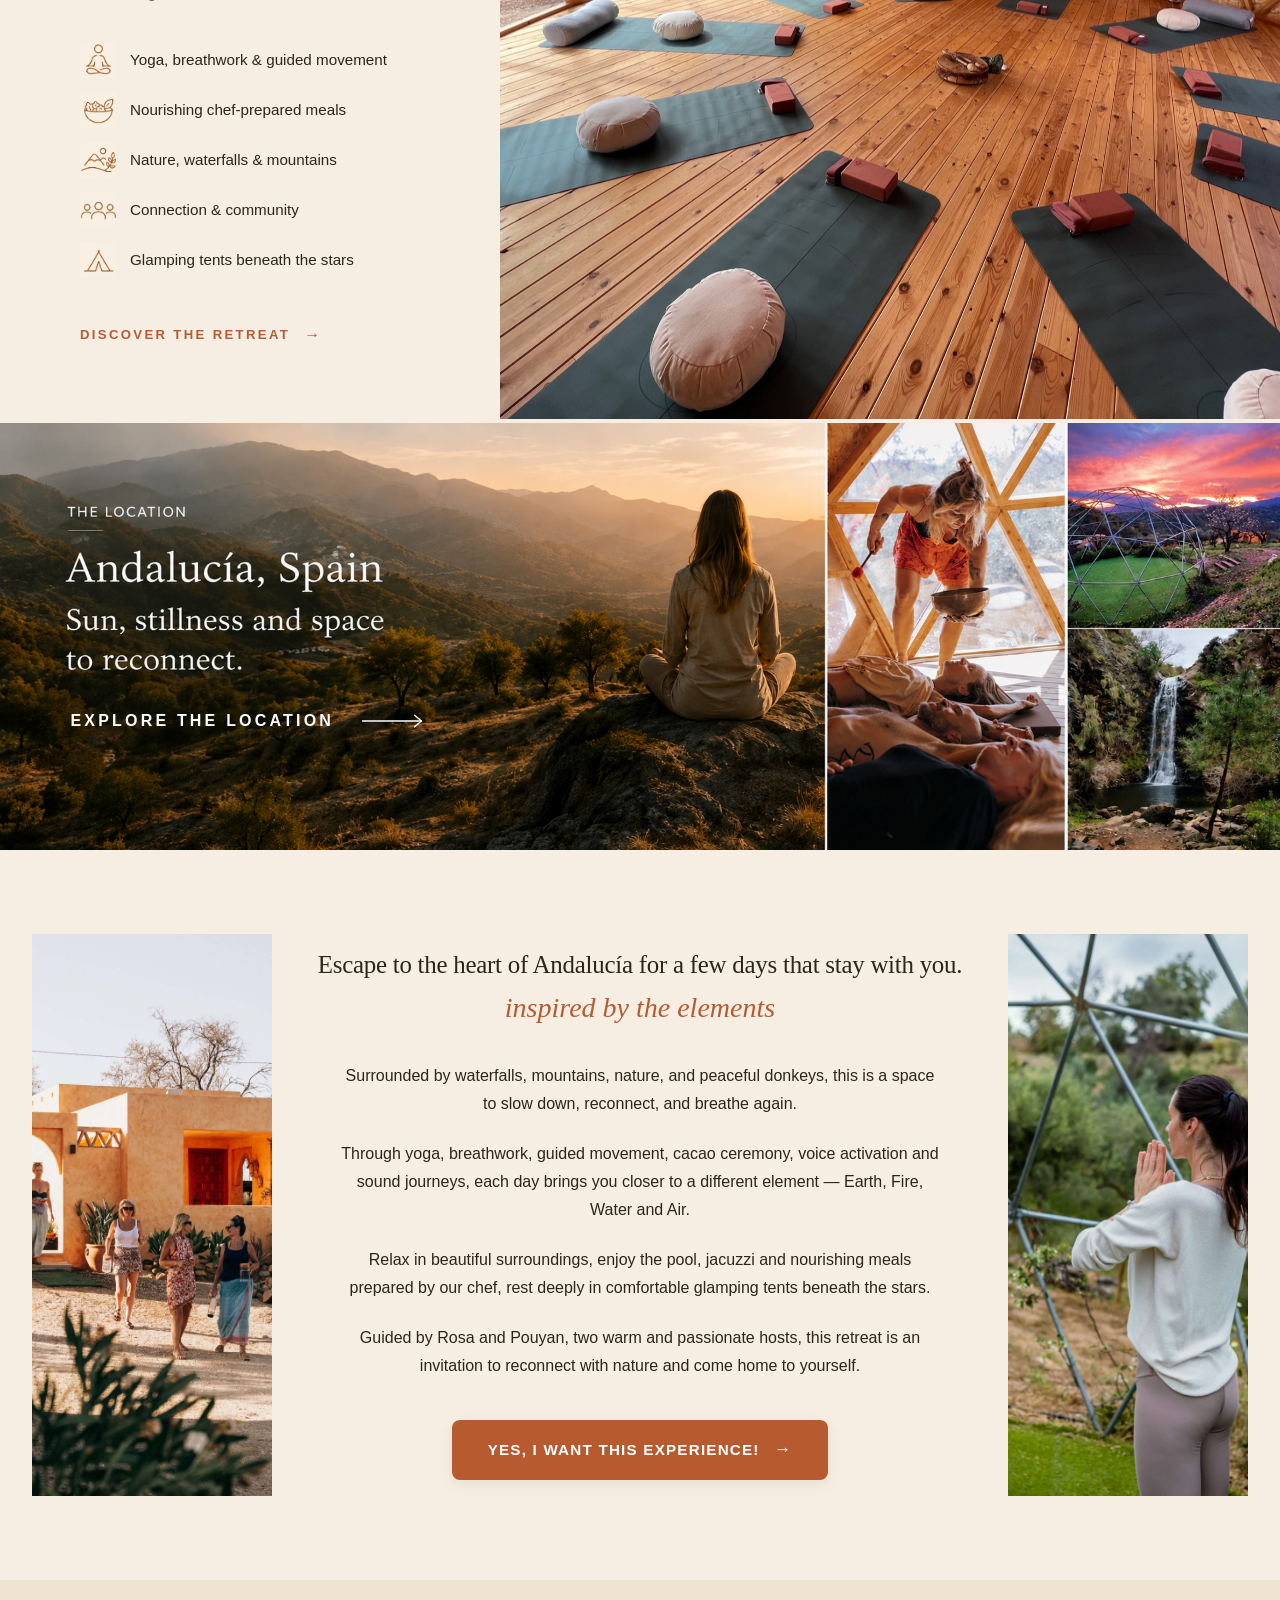
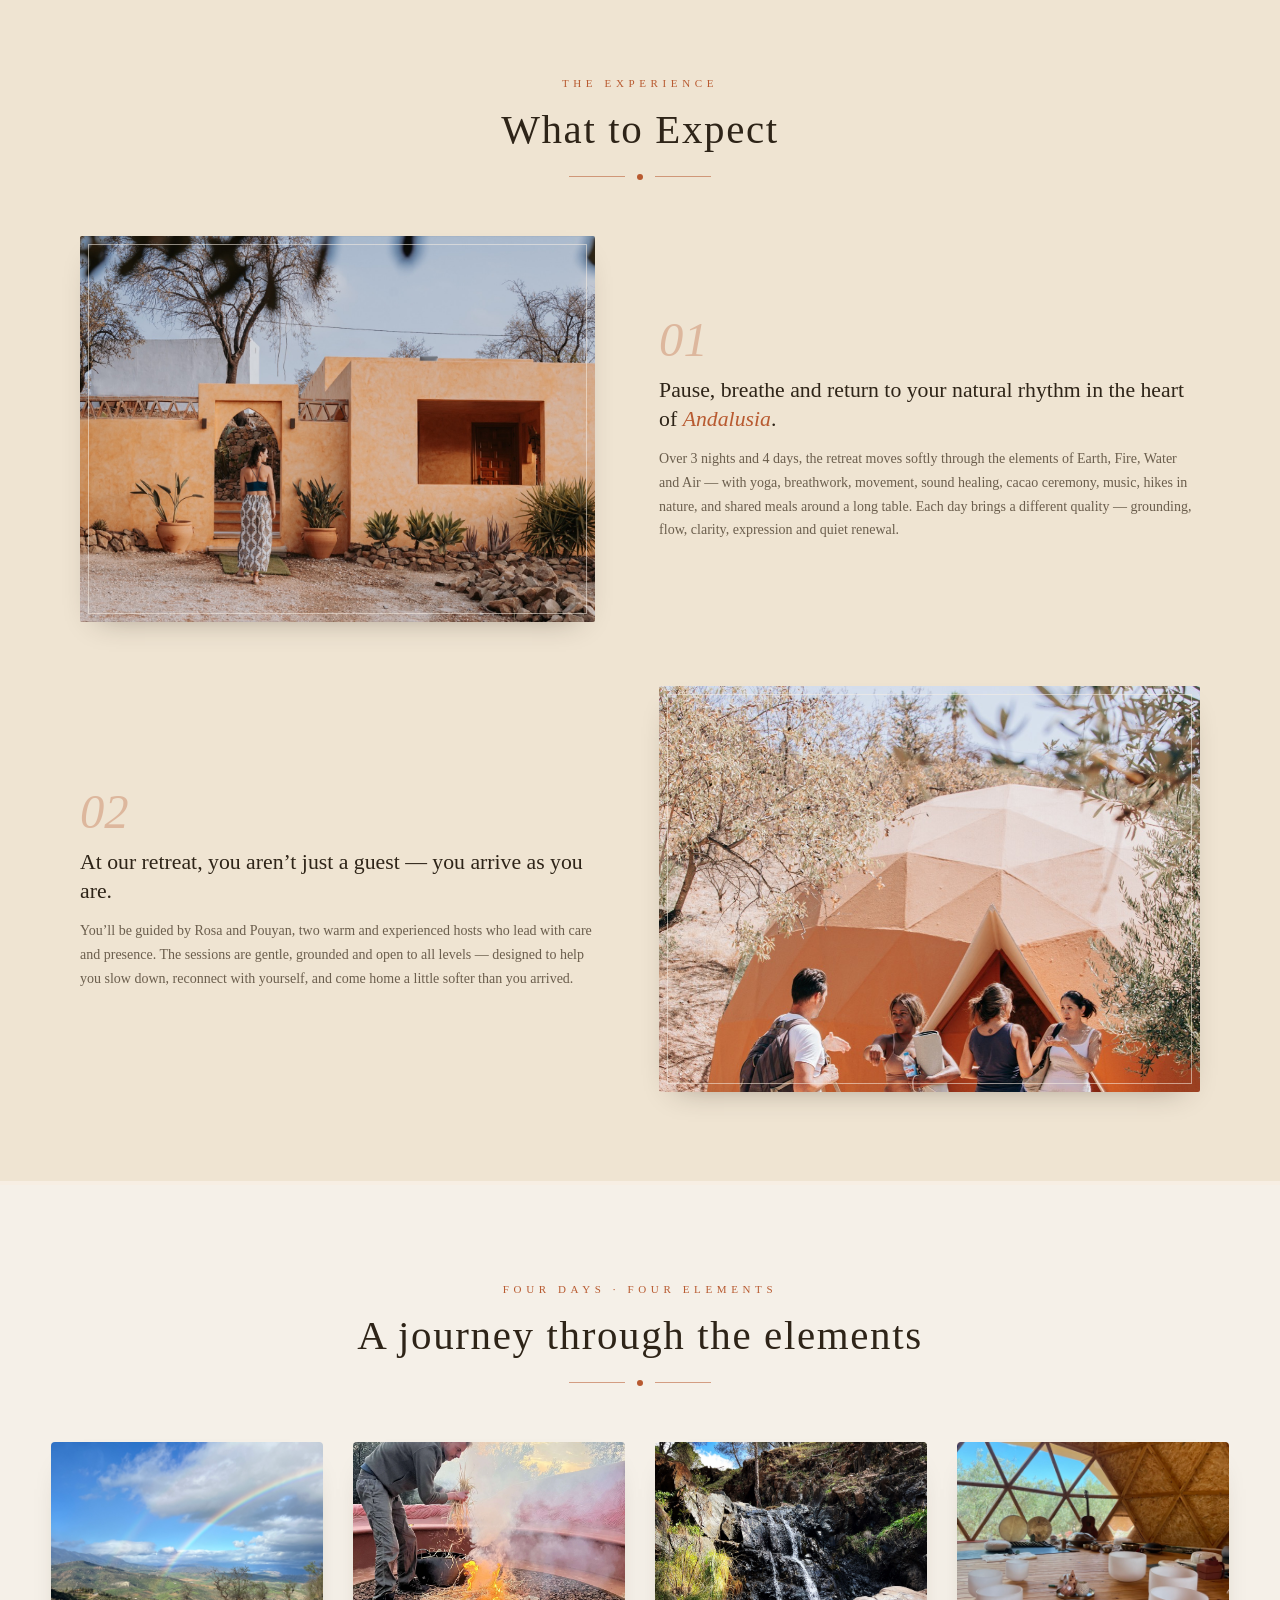
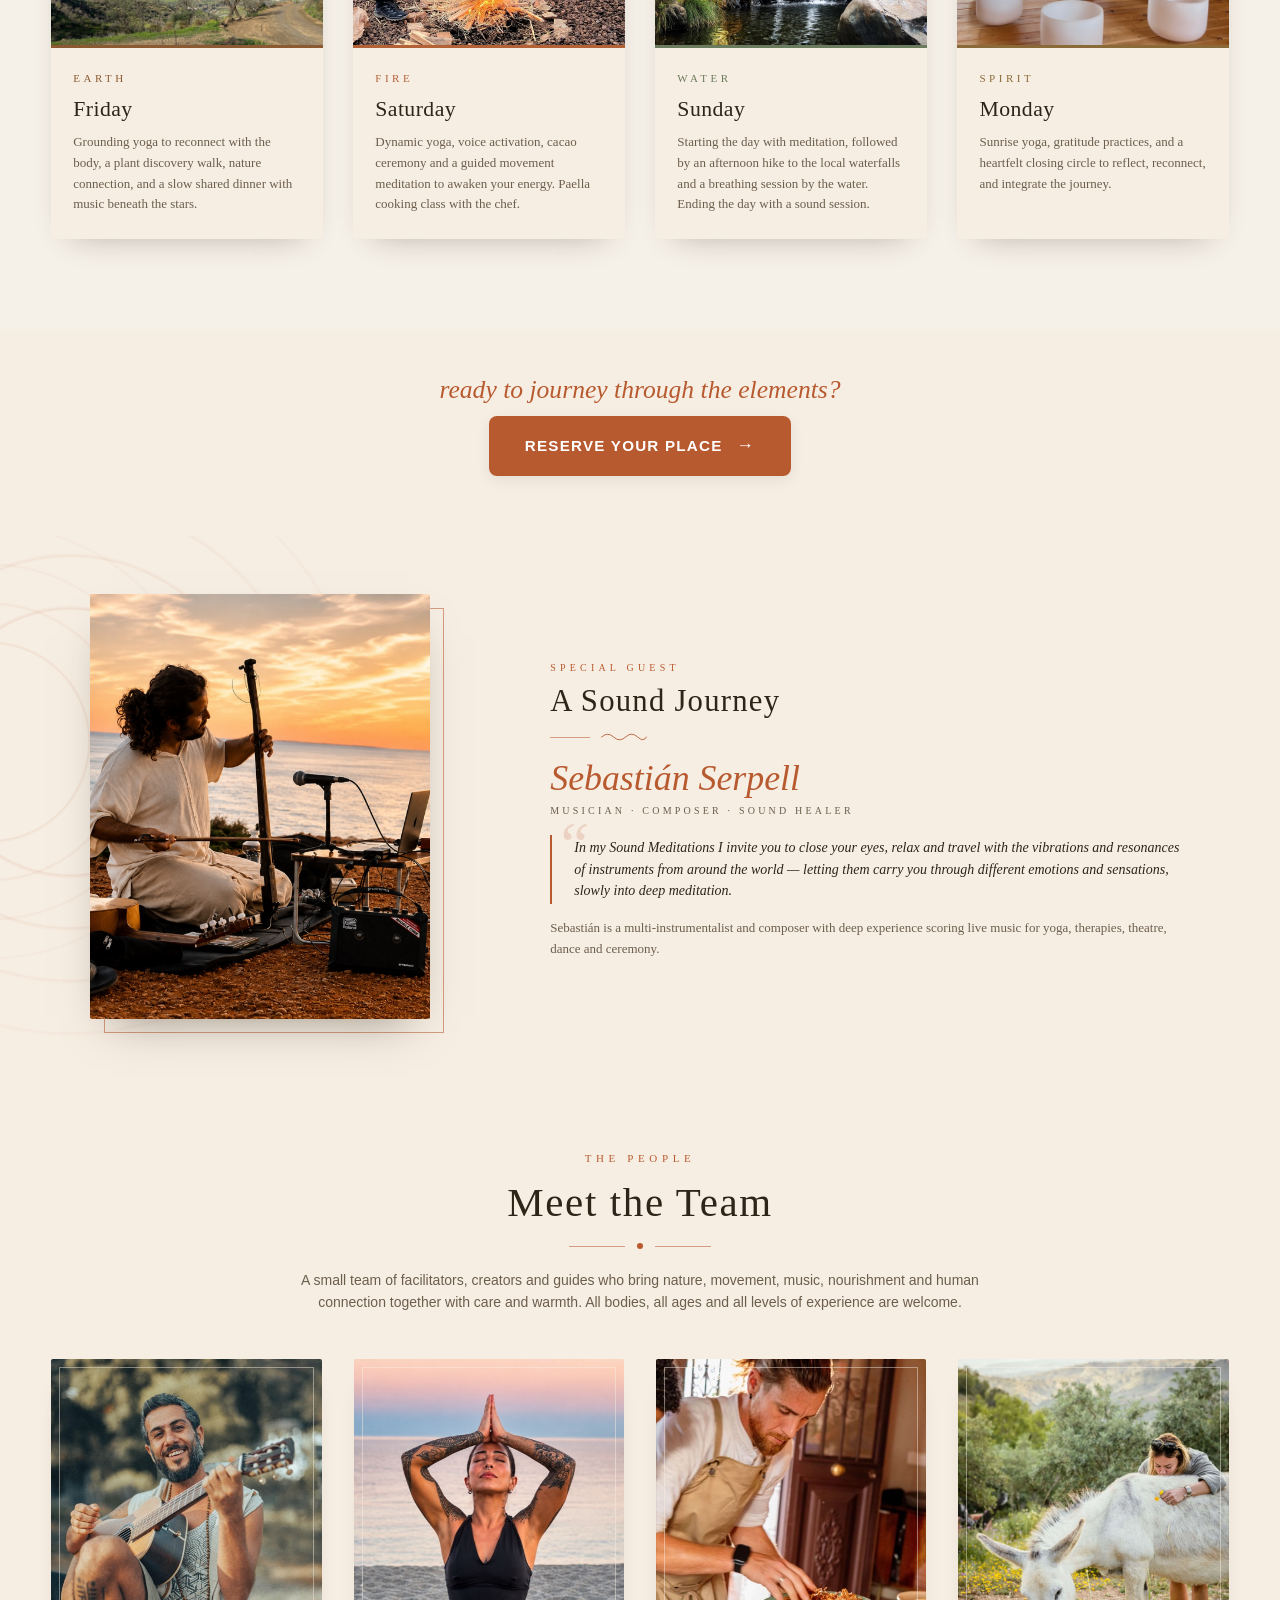
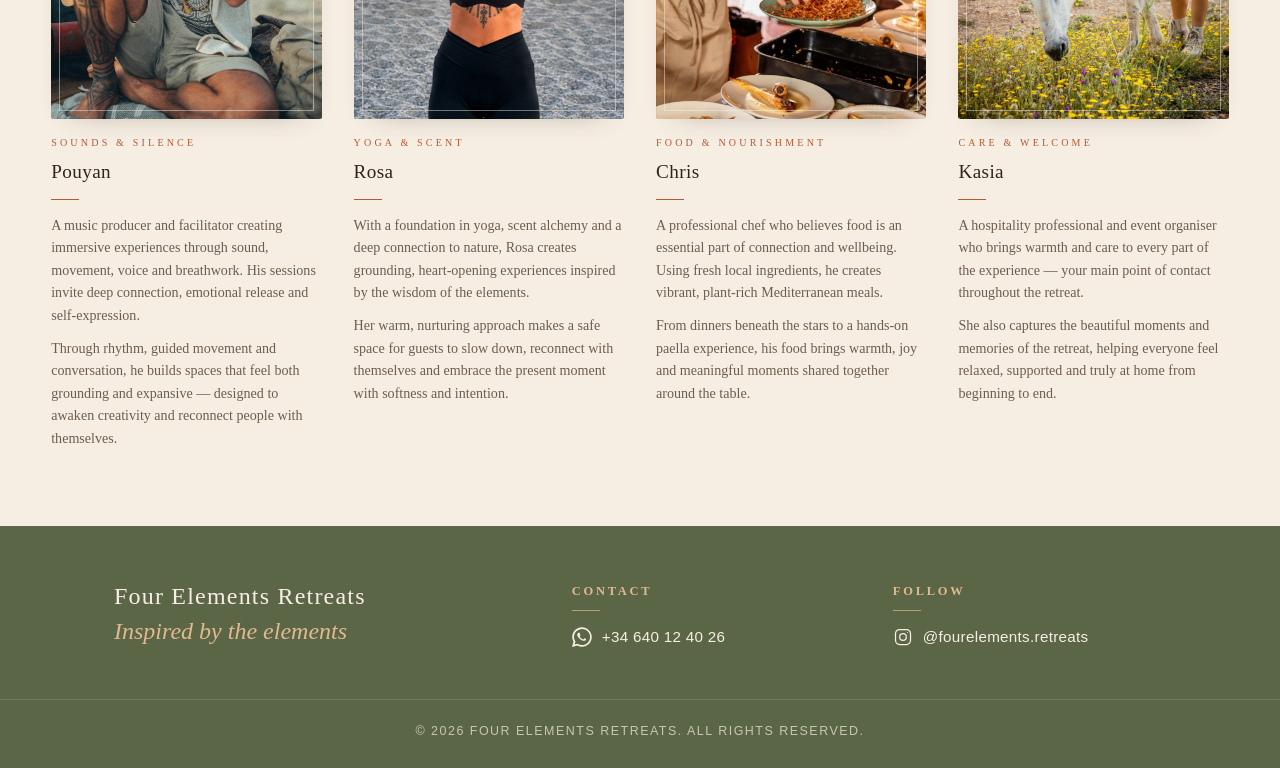
==== commit b8c960b7: "SEO: weave Andalucía/Yoga Retreat into titles + add LocalBusiness schema Goal: rank for variations o" ====
--- a/index.html
+++ b/index.html
@@ -4,21 +4,21 @@
 <meta charset="UTF-8">
 <meta name="viewport" content="width=device-width, initial-scale=1.0">
 <meta name="google-site-verification" content="3fqiCA7Zl3Xa-BYWrBqPE8rDV26ZKTjeqiwrCTG3McM" />
-<title>Four Elements Retreats &mdash; Yoga &amp; wellness retreat in M&aacute;laga, Spain</title>
-<meta name="description" content="A 4-day yoga, breathwork and wellness retreat in the hills of M&aacute;laga, Spain — 4-7 September 2026. Just 12 guests. All meals, glamping and airport transfers included.">
+<title>Four Elements Retreats &mdash; Yoga Retreat in M&aacute;laga, Andaluc&iacute;a (Spain)</title>
+<meta name="description" content="A small-group yoga and wellness retreat in M&aacute;laga, Andaluc&iacute;a, Spain &mdash; 4&ndash;7 September 2026. 4 days of yoga, breathwork and sound healing for 12 guests. All meals, glamping and M&aacute;laga airport transfers included.">
 <link rel="canonical" href="https://fourelements-retreats.com/">
 <meta property="og:type" content="website">
 <meta property="og:site_name" content="Four Elements Retreats">
-<meta property="og:title" content="Four Elements Retreats &mdash; Yoga &amp; wellness retreat in M&aacute;laga">
-<meta property="og:description" content="A 4-day yoga, breathwork and wellness retreat in the hills of M&aacute;laga, Spain. Just 12 guests. 4-7 September 2026.">
+<meta property="og:title" content="Four Elements Retreats &mdash; Yoga Retreat in M&aacute;laga, Andaluc&iacute;a">
+<meta property="og:description" content="A small-group yoga &amp; wellness retreat in M&aacute;laga, Andaluc&iacute;a, Spain. 4&ndash;7 September 2026. Just 12 guests. All meals, glamping and airport transfers included.">
 <meta property="og:url" content="https://fourelements-retreats.com/">
 <meta property="og:image" content="https://fourelements-retreats.com/og-image.jpg?v=1">
 <meta property="og:image:width" content="1200">
 <meta property="og:image:height" content="630">
 <meta property="og:locale" content="en_GB">
 <meta name="twitter:card" content="summary_large_image">
-<meta name="twitter:title" content="Four Elements Retreats &mdash; Yoga retreat in M&aacute;laga">
-<meta name="twitter:description" content="A 4-day yoga, breathwork and wellness retreat in M&aacute;laga, Spain. Just 12 guests. 4-7 September 2026.">
+<meta name="twitter:title" content="Four Elements Retreats &mdash; Yoga Retreat in M&aacute;laga, Andaluc&iacute;a">
+<meta name="twitter:description" content="A small-group yoga &amp; wellness retreat in M&aacute;laga, Andaluc&iacute;a, Spain. Just 12 guests. 4&ndash;7 September 2026.">
 <meta name="twitter:image" content="https://fourelements-retreats.com/og-image.jpg?v=1">
 <link rel="icon" type="image/svg+xml" href="favicon.svg?v=1">
 <link rel="alternate icon" type="image/png" href="apple-touch-icon.png?v=1">
